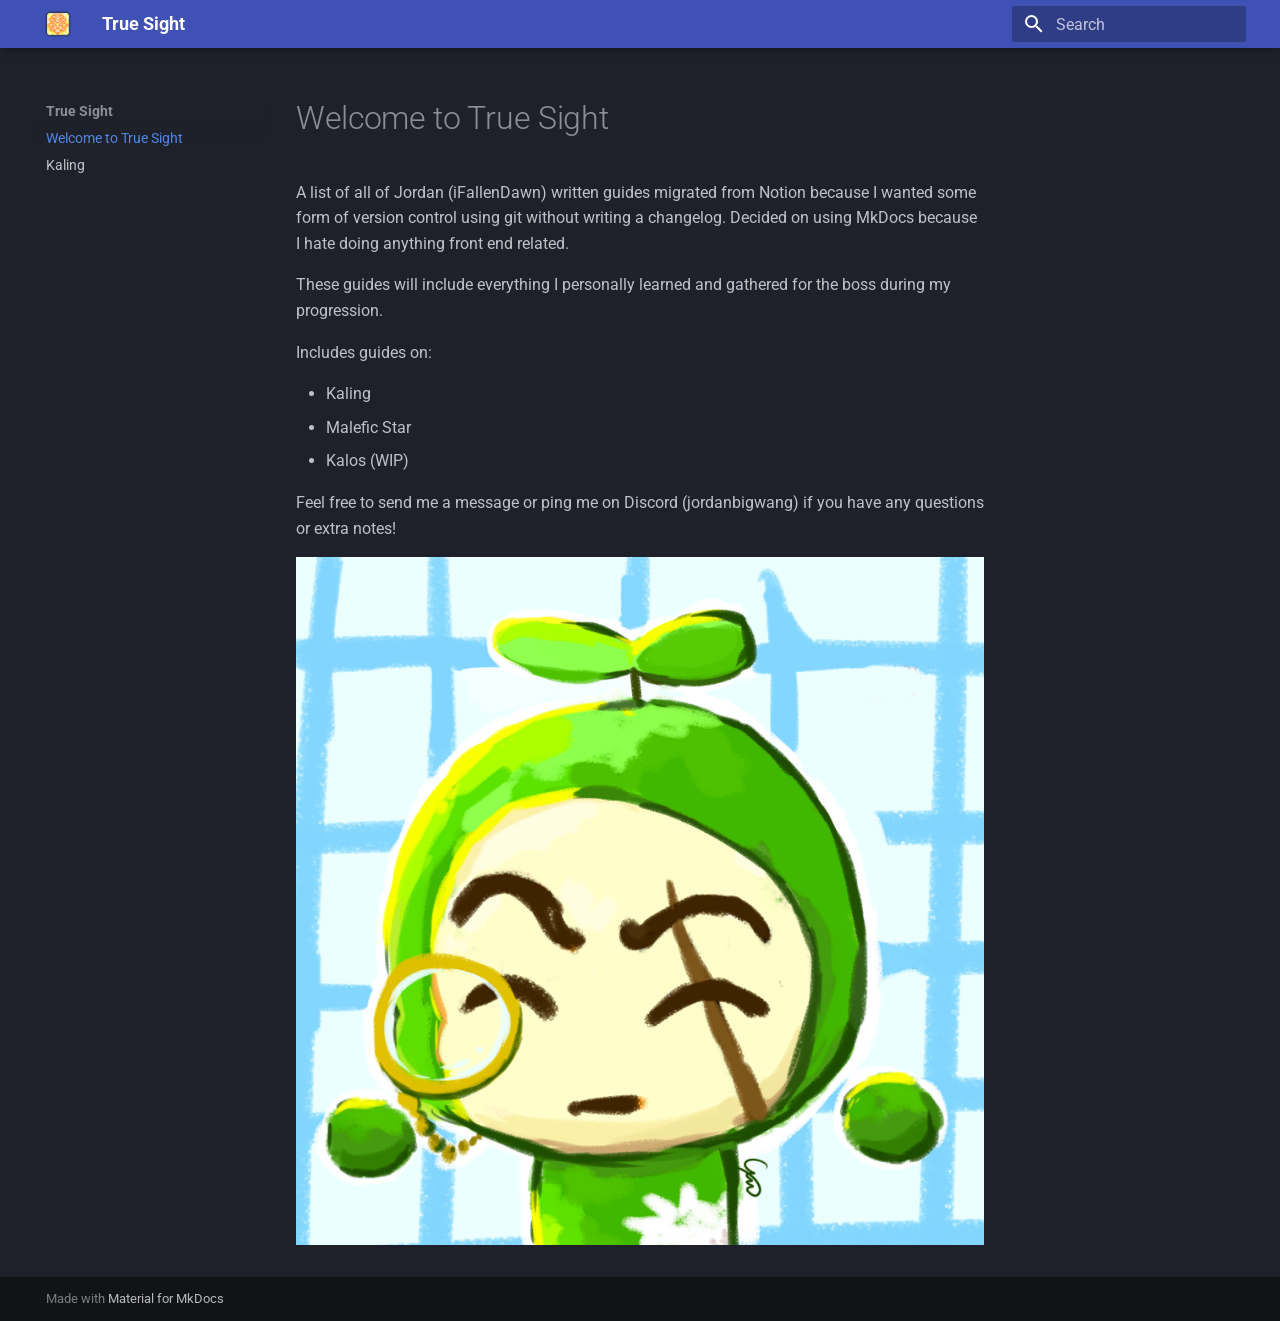
==== index.html @ 9b2137c5 "Deployed 2ce3e5a with MkDocs version: 1.6.1" ====
<!doctype html>
<html lang="en" class="no-js">
  <head>
    
      <meta charset="utf-8">
      <meta name="viewport" content="width=device-width,initial-scale=1">
      
      
      
      
      
        <link rel="next" href="kaling/">
      
      
        
      
      
      <link rel="icon" href="images/Skill_True_Sight.png">
      <meta name="generator" content="mkdocs-1.6.1, mkdocs-material-9.7.7">
    
    
      
        <title>True Sight</title>
      
    
    
      <link rel="stylesheet" href="assets/stylesheets/main.ec1eaa64.min.css">
      
        
        <link rel="stylesheet" href="assets/stylesheets/palette.ab4e12ef.min.css">
      
      


    
    
      
    
    
      
        
        
        <link rel="preconnect" href="https://fonts.gstatic.com" crossorigin>
        <link rel="stylesheet" href="https://fonts.googleapis.com/css?family=Roboto:300,300i,400,400i,700,700i%7CRoboto+Mono:400,400i,700,700i&display=fallback">
        <style>:root{--md-text-font:"Roboto";--md-code-font:"Roboto Mono"}</style>
      
    
    
      <link rel="stylesheet" href="stylesheets/extra.css">
    
    <script>__md_scope=new URL(".",location),__md_hash=e=>[...e].reduce(((e,_)=>(e<<5)-e+_.charCodeAt(0)),0),__md_get=(e,_=localStorage,t=__md_scope)=>JSON.parse(_.getItem(t.pathname+"."+e)),__md_set=(e,_,t=localStorage,a=__md_scope)=>{try{t.setItem(a.pathname+"."+e,JSON.stringify(_))}catch(e){}}</script>
    
      

    
    
  </head>
  
  
    
    
    
    
    
    <body dir="ltr" data-md-color-scheme="slate" data-md-color-primary="indigo" data-md-color-accent="indigo">
  
    
    <input class="md-toggle" data-md-toggle="drawer" type="checkbox" id="__drawer" autocomplete="off">
    <input class="md-toggle" data-md-toggle="search" type="checkbox" id="__search" autocomplete="off">
    <label class="md-overlay" for="__drawer"></label>
    <div data-md-component="skip">
      
        
        <a href="#welcome-to-true-sight" class="md-skip">
          Skip to content
        </a>
      
    </div>
    <div data-md-component="announce">
      
    </div>
    
    
      

  

<header class="md-header md-header--shadow" data-md-component="header">
  <nav class="md-header__inner md-grid" aria-label="Header">
    <a href="." title="True Sight" class="md-header__button md-logo" aria-label="True Sight" data-md-component="logo">
      
  <img src="images/Skill_True_Sight.png" alt="logo">

    </a>
    <label class="md-header__button md-icon" for="__drawer">
      
      <svg xmlns="http://www.w3.org/2000/svg" viewBox="0 0 24 24"><path d="M3 6h18v2H3zm0 5h18v2H3zm0 5h18v2H3z"/></svg>
    </label>
    <div class="md-header__title" data-md-component="header-title">
      <div class="md-header__ellipsis">
        <div class="md-header__topic">
          <span class="md-ellipsis">
            True Sight
          </span>
        </div>
        <div class="md-header__topic" data-md-component="header-topic">
          <span class="md-ellipsis">
            
              Welcome to True Sight
            
          </span>
        </div>
      </div>
    </div>
    
      
    
    
    
    
      
      
        <label class="md-header__button md-icon" for="__search">
          
          <svg xmlns="http://www.w3.org/2000/svg" viewBox="0 0 24 24"><path d="M9.5 3A6.5 6.5 0 0 1 16 9.5c0 1.61-.59 3.09-1.56 4.23l.27.27h.79l5 5-1.5 1.5-5-5v-.79l-.27-.27A6.52 6.52 0 0 1 9.5 16 6.5 6.5 0 0 1 3 9.5 6.5 6.5 0 0 1 9.5 3m0 2C7 5 5 7 5 9.5S7 14 9.5 14 14 12 14 9.5 12 5 9.5 5"/></svg>
        </label>
        <div class="md-search" data-md-component="search" role="dialog">
  <label class="md-search__overlay" for="__search"></label>
  <div class="md-search__inner" role="search">
    <form class="md-search__form" name="search">
      <input type="text" class="md-search__input" name="query" aria-label="Search" placeholder="Search" autocapitalize="off" autocorrect="off" autocomplete="off" spellcheck="false" data-md-component="search-query" required>
      <label class="md-search__icon md-icon" for="__search">
        
        <svg xmlns="http://www.w3.org/2000/svg" viewBox="0 0 24 24"><path d="M9.5 3A6.5 6.5 0 0 1 16 9.5c0 1.61-.59 3.09-1.56 4.23l.27.27h.79l5 5-1.5 1.5-5-5v-.79l-.27-.27A6.52 6.52 0 0 1 9.5 16 6.5 6.5 0 0 1 3 9.5 6.5 6.5 0 0 1 9.5 3m0 2C7 5 5 7 5 9.5S7 14 9.5 14 14 12 14 9.5 12 5 9.5 5"/></svg>
        
        <svg xmlns="http://www.w3.org/2000/svg" viewBox="0 0 24 24"><path d="M20 11v2H8l5.5 5.5-1.42 1.42L4.16 12l7.92-7.92L13.5 5.5 8 11z"/></svg>
      </label>
      <nav class="md-search__options" aria-label="Search">
        
        <button type="reset" class="md-search__icon md-icon" title="Clear" aria-label="Clear" tabindex="-1">
          
          <svg xmlns="http://www.w3.org/2000/svg" viewBox="0 0 24 24"><path d="M19 6.41 17.59 5 12 10.59 6.41 5 5 6.41 10.59 12 5 17.59 6.41 19 12 13.41 17.59 19 19 17.59 13.41 12z"/></svg>
        </button>
      </nav>
      
    </form>
    <div class="md-search__output">
      <div class="md-search__scrollwrap" tabindex="0" data-md-scrollfix>
        <div class="md-search-result" data-md-component="search-result">
          <div class="md-search-result__meta">
            Initializing search
          </div>
          <ol class="md-search-result__list" role="presentation"></ol>
        </div>
      </div>
    </div>
  </div>
</div>
      
    
    
  </nav>
  
</header>
    
    <div class="md-container" data-md-component="container">
      
      
        
          
        
      
      <main class="md-main" data-md-component="main">
        <div class="md-main__inner md-grid">
          
            
              
              <div class="md-sidebar md-sidebar--primary" data-md-component="sidebar" data-md-type="navigation" >
                <div class="md-sidebar__scrollwrap">
                  <div class="md-sidebar__inner">
                    



<nav class="md-nav md-nav--primary" aria-label="Navigation" data-md-level="0">
  <label class="md-nav__title" for="__drawer">
    <a href="." title="True Sight" class="md-nav__button md-logo" aria-label="True Sight" data-md-component="logo">
      
  <img src="images/Skill_True_Sight.png" alt="logo">

    </a>
    True Sight
  </label>
  
  <ul class="md-nav__list" data-md-scrollfix>
    
      
      
  
  
    
  
  
  
    <li class="md-nav__item md-nav__item--active">
      
      <input class="md-nav__toggle md-toggle" type="checkbox" id="__toc">
      
      
        
      
      
      <a href="." class="md-nav__link md-nav__link--active">
        
  
  
  <span class="md-ellipsis">
    
  
    Welcome to True Sight
  

    
  </span>
  
  

      </a>
      
    </li>
  

    
      
      
  
  
  
  
    <li class="md-nav__item">
      <a href="kaling/" class="md-nav__link">
        
  
  
  <span class="md-ellipsis">
    
  
    Kaling
  

    
  </span>
  
  

      </a>
    </li>
  

    
  </ul>
</nav>
                  </div>
                </div>
              </div>
            
            
              
              <div class="md-sidebar md-sidebar--secondary" data-md-component="sidebar" data-md-type="toc" >
                <div class="md-sidebar__scrollwrap">
                  <div class="md-sidebar__inner">
                    

<nav class="md-nav md-nav--secondary" aria-label="Table of contents">
  
  
  
    
  
  
</nav>
                  </div>
                </div>
              </div>
            
          
          
            <div class="md-content" data-md-component="content">
              
              <article class="md-content__inner md-typeset">
                
                  



<h1 id="welcome-to-true-sight">Welcome to True Sight</h1>
<p>A list of all of Jordan (iFallenDawn) written guides migrated from Notion because I wanted some form of version control using git without writing a changelog. Decided on using MkDocs because I hate doing anything front end related.</p>
<p>These guides will include everything I personally learned and gathered for the boss during my progression.</p>
<p>Includes guides on:</p>
<ul>
<li>Kaling</li>
<li>Malefic Star</li>
<li>Kalos (WIP)</li>
</ul>
<p>Feel free to send me a message or ping me on Discord (jordanbigwang) if you have any questions or extra notes!</p>
<p><img alt="image.png" src="images/Jordan.png" /></p>












                
              </article>
            </div>
          
          
<script>var target=document.getElementById(location.hash.slice(1));target&&target.name&&(target.checked=target.name.startsWith("__tabbed_"))</script>
        </div>
        
      </main>
      
        <footer class="md-footer">
  
  <div class="md-footer-meta md-typeset">
    <div class="md-footer-meta__inner md-grid">
      <div class="md-copyright">
  
  
    Made with
    <a href="https://squidfunk.github.io/mkdocs-material/" target="_blank" rel="noopener">
      Material for MkDocs
    </a>
  
</div>
      
    </div>
  </div>
</footer>
      
    </div>
    <div class="md-dialog" data-md-component="dialog">
      <div class="md-dialog__inner md-typeset"></div>
    </div>
    
    
    
      
      
      <script id="__config" type="application/json">{"annotate": null, "base": ".", "features": [], "search": "assets/javascripts/workers/search.2c215733.min.js", "tags": null, "translations": {"clipboard.copied": "Copied to clipboard", "clipboard.copy": "Copy to clipboard", "search.result.more.one": "1 more on this page", "search.result.more.other": "# more on this page", "search.result.none": "No matching documents", "search.result.one": "1 matching document", "search.result.other": "# matching documents", "search.result.placeholder": "Type to start searching", "search.result.term.missing": "Missing", "select.version": "Select version"}, "version": null}</script>
    
    
      <script src="assets/javascripts/bundle.d7400e89.min.js"></script>
      
    
  </body>
</html>
---- assets/stylesheets/main.ec1eaa64.min.css ----
@charset "UTF-8";html{-webkit-text-size-adjust:none;-moz-text-size-adjust:none;text-size-adjust:none;box-sizing:border-box}*,:after,:before{box-sizing:inherit}@media (prefers-reduced-motion){*,:after,:before{transition:none!important}}body{margin:0}a,button,input,label{-webkit-tap-highlight-color:transparent}a{color:inherit;text-decoration:none}hr{border:0;box-sizing:initial;display:block;height:.05rem;overflow:visible;padding:0}small{font-size:80%}sub,sup{line-height:1em}img{border-style:none}table{border-collapse:initial;border-spacing:0}td,th{font-weight:400;vertical-align:top}button{background:#0000;border:0;font-family:inherit;font-size:inherit;margin:0;padding:0}input{border:0;outline:none}:root{--md-primary-fg-color:#4051b5;--md-primary-fg-color--light:#5d6cc0;--md-primary-fg-color--dark:#303fa1;--md-primary-bg-color:#fff;--md-primary-bg-color--light:#ffffffb3;--md-accent-fg-color:#526cfe;--md-accent-fg-color--transparent:#526cfe1a;--md-accent-bg-color:#fff;--md-accent-bg-color--light:#ffffffb3}[data-md-color-scheme=default]{color-scheme:light}[data-md-color-scheme=default] img[src$="#gh-dark-mode-only"],[data-md-color-scheme=default] img[src$="#only-dark"]{display:none}:root,[data-md-color-scheme=default]{--md-hue:225deg;--md-default-fg-color:#000000de;--md-default-fg-color--light:#0000008a;--md-default-fg-color--lighter:#00000052;--md-default-fg-color--lightest:#00000012;--md-default-bg-color:#fff;--md-default-bg-color--light:#ffffffb3;--md-default-bg-color--lighter:#ffffff4d;--md-default-bg-color--lightest:#ffffff1f;--md-code-fg-color:#36464e;--md-code-bg-color:#f5f5f5;--md-code-bg-color--light:#f5f5f5b3;--md-code-bg-color--lighter:#f5f5f54d;--md-code-hl-color:#4287ff;--md-code-hl-color--light:#4287ff1a;--md-code-hl-number-color:#d52a2a;--md-code-hl-special-color:#db1457;--md-code-hl-function-color:#a846b9;--md-code-hl-constant-color:#6e59d9;--md-code-hl-keyword-color:#3f6ec6;--md-code-hl-string-color:#1c7d4d;--md-code-hl-name-color:var(--md-code-fg-color);--md-code-hl-operator-color:var(--md-default-fg-color--light);--md-code-hl-punctuation-color:var(--md-default-fg-color--light);--md-code-hl-comment-color:var(--md-default-fg-color--light);--md-code-hl-generic-color:var(--md-default-fg-color--light);--md-code-hl-variable-color:var(--md-default-fg-color--light);--md-typeset-color:var(--md-default-fg-color);--md-typeset-a-color:var(--md-primary-fg-color);--md-typeset-del-color:#f5503d26;--md-typeset-ins-color:#0bd57026;--md-typeset-kbd-color:#fafafa;--md-typeset-kbd-accent-color:#fff;--md-typeset-kbd-border-color:#b8b8b8;--md-typeset-mark-color:#ffff0080;--md-typeset-table-color:#0000001f;--md-typeset-table-color--light:rgba(0,0,0,.035);--md-admonition-fg-color:var(--md-default-fg-color);--md-admonition-bg-color:var(--md-default-bg-color);--md-warning-fg-color:#000000de;--md-warning-bg-color:#ff9;--md-footer-fg-color:#fff;--md-footer-fg-color--light:#ffffffb3;--md-footer-fg-color--lighter:#ffffff73;--md-footer-bg-color:#000000de;--md-footer-bg-color--dark:#00000052;--md-shadow-z1:0 0.2rem 0.5rem #0000000d,0 0 0.05rem #0000001a;--md-shadow-z2:0 0.2rem 0.5rem #0000001a,0 0 0.05rem #00000040;--md-shadow-z3:0 0.2rem 0.5rem #0003,0 0 0.05rem #00000059}.md-icon svg{fill:currentcolor;display:block;height:1.2rem;width:1.2rem}body{-webkit-font-smoothing:antialiased;-moz-osx-font-smoothing:grayscale;--md-text-font-family:var(--md-text-font,_),-apple-system,BlinkMacSystemFont,Helvetica,Arial,sans-serif;--md-code-font-family:var(--md-code-font,_),SFMono-Regular,Consolas,Menlo,monospace}aside,body,input{font-feature-settings:"kern","liga";color:var(--md-typeset-color);font-family:var(--md-text-font-family)}code,kbd,pre{font-feature-settings:"kern";font-family:var(--md-code-font-family)}:root{--md-typeset-table-sort-icon:url('data:image/svg+xml;charset=utf-8,<svg xmlns="http://www.w3.org/2000/svg" viewBox="0 0 24 24"><path d="m18 21-4-4h3V7h-3l4-4 4 4h-3v10h3M2 19v-2h10v2M2 13v-2h7v2M2 7V5h4v2z"/></svg>');--md-typeset-table-sort-icon--asc:url('data:image/svg+xml;charset=utf-8,<svg xmlns="http://www.w3.org/2000/svg" viewBox="0 0 24 24"><path d="M19 17h3l-4 4-4-4h3V3h2M2 17h10v2H2M6 5v2H2V5m0 6h7v2H2z"/></svg>');--md-typeset-table-sort-icon--desc:url('data:image/svg+xml;charset=utf-8,<svg xmlns="http://www.w3.org/2000/svg" viewBox="0 0 24 24"><path d="M19 7h3l-4-4-4 4h3v14h2M2 17h10v2H2M6 5v2H2V5m0 6h7v2H2z"/></svg>')}.md-typeset{-webkit-print-color-adjust:exact;color-adjust:exact;font-size:.8rem;line-height:1.6;overflow-wrap:break-word}@media print{.md-typeset{font-size:.68rem}}.md-typeset blockquote,.md-typeset dl,.md-typeset figure,.md-typeset ol,.md-typeset pre,.md-typeset ul{margin-bottom:1em;margin-top:1em}.md-typeset h1{color:var(--md-default-fg-color--light);font-size:2em;line-height:1.3;margin:0 0 1.25em}.md-typeset h1,.md-typeset h2{font-weight:300;letter-spacing:-.01em}.md-typeset h2{font-size:1.5625em;line-height:1.4;margin:1.6em 0 .64em}.md-typeset h3{font-size:1.25em;font-weight:400;letter-spacing:-.01em;line-height:1.5;margin:1.6em 0 .8em}.md-typeset h2+h3{margin-top:.8em}.md-typeset h4{font-weight:700;letter-spacing:-.01em;margin:1em 0}.md-typeset h5,.md-typeset h6{color:var(--md-default-fg-color--light);font-size:.8em;font-weight:700;letter-spacing:-.01em;margin:1.25em 0}.md-typeset h5{text-transform:uppercase}.md-typeset h5 code{text-transform:none}.md-typeset hr{border-bottom:.05rem solid var(--md-default-fg-color--lightest);display:flow-root;margin:1.5em 0}.md-typeset a{color:var(--md-typeset-a-color);word-break:break-word}.md-typeset a,.md-typeset a:before{transition:color 125ms}.md-typeset a:focus,.md-typeset a:hover{color:var(--md-accent-fg-color)}.md-typeset a:focus code,.md-typeset a:hover code{background-color:var(--md-accent-fg-color--transparent);color:var(--md-accent-fg-color)}.md-typeset a code{color:var(--md-typeset-a-color)}.md-typeset a.focus-visible{outline-color:var(--md-accent-fg-color);outline-offset:.2rem}.md-typeset code,.md-typeset kbd,.md-typeset pre{color:var(--md-code-fg-color);direction:ltr;font-variant-ligatures:none;transition:background-color 125ms}@media print{.md-typeset code,.md-typeset kbd,.md-typeset pre{white-space:pre-wrap}}.md-typeset code{background-color:var(--md-code-bg-color);border-radius:.1rem;-webkit-box-decoration-break:clone;box-decoration-break:clone;font-size:.85em;padding:0 .2941176471em;transition:color 125ms,background-color 125ms;word-break:break-word}.md-typeset code:not(.focus-visible){-webkit-tap-highlight-color:transparent;outline:none}.md-typeset pre{display:flow-root;line-height:1.4;position:relative}.md-typeset pre>code{-webkit-box-decoration-break:slice;box-decoration-break:slice;box-shadow:none;display:block;margin:0;outline-color:var(--md-accent-fg-color);overflow:auto;padding:.7720588235em 1.1764705882em;scrollbar-color:var(--md-default-fg-color--lighter) #0000;scrollbar-width:thin;touch-action:auto;word-break:normal}.md-typeset pre>code:hover{scrollbar-color:var(--md-accent-fg-color) #0000}.md-typeset pre>code::-webkit-scrollbar{height:.2rem;width:.2rem}.md-typeset pre>code::-webkit-scrollbar-thumb{background-color:var(--md-default-fg-color--lighter)}.md-typeset pre>code::-webkit-scrollbar-thumb:hover{background-color:var(--md-accent-fg-color)}.md-typeset kbd{background-color:var(--md-typeset-kbd-color);border-radius:.1rem;box-shadow:0 .1rem 0 .05rem var(--md-typeset-kbd-border-color),0 .1rem 0 var(--md-typeset-kbd-border-color),0 -.1rem .2rem var(--md-typeset-kbd-accent-color) inset;color:var(--md-default-fg-color);display:inline-block;font-size:.75em;padding:0 .6666666667em;vertical-align:text-top;word-break:break-word}.md-typeset mark{background-color:var(--md-typeset-mark-color);-webkit-box-decoration-break:clone;box-decoration-break:clone;color:inherit;word-break:break-word}.md-typeset abbr{cursor:help;text-decoration:none}.md-typeset [data-preview],.md-typeset abbr{border-bottom:.05rem dotted var(--md-default-fg-color--light)}.md-typeset small{opacity:.75}[dir=ltr] .md-typeset sub,[dir=ltr] .md-typeset sup{margin-left:.078125em}[dir=rtl] .md-typeset sub,[dir=rtl] .md-typeset sup{margin-right:.078125em}[dir=ltr] .md-typeset blockquote{padding-left:.6rem}[dir=rtl] .md-typeset blockquote{padding-right:.6rem}[dir=ltr] .md-typeset blockquote{border-left:.2rem solid var(--md-default-fg-color--lighter)}[dir=rtl] .md-typeset blockquote{border-right:.2rem solid var(--md-default-fg-color--lighter)}.md-typeset blockquote{color:var(--md-default-fg-color--light);margin-left:0;margin-right:0}.md-typeset ul{list-style-type:disc}.md-typeset ul[type]{list-style-type:revert-layer}[dir=ltr] .md-typeset ol,[dir=ltr] .md-typeset ul{margin-left:.625em}[dir=rtl] .md-typeset ol,[dir=rtl] .md-typeset ul{margin-right:.625em}.md-typeset ol,.md-typeset ul{padding:0}.md-typeset ol:not([hidden]),.md-typeset ul:not([hidden]){display:flow-root}.md-typeset ol ol,.md-typeset ul ol{list-style-type:lower-alpha}.md-typeset ol ol ol,.md-typeset ul ol ol{list-style-type:lower-roman}.md-typeset ol ol ol ol,.md-typeset ul ol ol ol{list-style-type:upper-alpha}.md-typeset ol ol ol ol ol,.md-typeset ul ol ol ol ol{list-style-type:upper-roman}.md-typeset ol[type],.md-typeset ul[type]{list-style-type:revert-layer}[dir=ltr] .md-typeset ol li,[dir=ltr] .md-typeset ul li{margin-left:1.25em}[dir=rtl] .md-typeset ol li,[dir=rtl] .md-typeset ul li{margin-right:1.25em}.md-typeset ol li,.md-typeset ul li{margin-bottom:.5em}.md-typeset ol li blockquote,.md-typeset ol li p,.md-typeset ul li blockquote,.md-typeset ul li p{margin:.5em 0}.md-typeset ol li:last-child,.md-typeset ul li:last-child{margin-bottom:0}[dir=ltr] .md-typeset ol li ol,[dir=ltr] .md-typeset ol li ul,[dir=ltr] .md-typeset ul li ol,[dir=ltr] .md-typeset ul li ul{margin-left:.625em}[dir=rtl] .md-typeset ol li ol,[dir=rtl] .md-typeset ol li ul,[dir=rtl] .md-typeset ul li ol,[dir=rtl] .md-typeset ul li ul{margin-right:.625em}.md-typeset ol li ol,.md-typeset ol li ul,.md-typeset ul li ol,.md-typeset ul li ul{margin-bottom:.5em;margin-top:.5em}[dir=ltr] .md-typeset dd{margin-left:1.875em}[dir=rtl] .md-typeset dd{margin-right:1.875em}.md-typeset dd{margin-bottom:1.5em;margin-top:1em}.md-typeset img,.md-typeset svg,.md-typeset video{height:auto;max-width:100%}.md-typeset img[align=left]{margin:1em 1em 1em 0}.md-typeset img[align=right]{margin:1em 0 1em 1em}.md-typeset img[align]:only-child{margin-top:0}.md-typeset figure{display:flow-root;margin:1em auto;max-width:100%;text-align:center;width:fit-content}.md-typeset figure img{display:block;margin:0 auto}.md-typeset figcaption{font-style:italic;margin:1em auto;max-width:24rem}.md-typeset iframe{max-width:100%}.md-typeset table:not([class]){background-color:var(--md-default-bg-color);border:.05rem solid var(--md-typeset-table-color);border-radius:.1rem;display:inline-block;font-size:.64rem;max-width:100%;overflow:auto;touch-action:auto}@media print{.md-typeset table:not([class]){display:table}}.md-typeset table:not([class])+*{margin-top:1.5em}.md-typeset table:not([class]) td>:first-child,.md-typeset table:not([class]) th>:first-child{margin-top:0}.md-typeset table:not([class]) td>:last-child,.md-typeset table:not([class]) th>:last-child{margin-bottom:0}.md-typeset table:not([class]) td:not([align]),.md-typeset table:not([class]) th:not([align]){text-align:left}[dir=rtl] .md-typeset table:not([class]) td:not([align]),[dir=rtl] .md-typeset table:not([class]) th:not([align]){text-align:right}.md-typeset table:not([class]) th{font-weight:700;min-width:5rem;padding:.9375em 1.25em;vertical-align:top}.md-typeset table:not([class]) td{border-top:.05rem solid var(--md-typeset-table-color);padding:.9375em 1.25em;vertical-align:top}.md-typeset table:not([class]) tbody tr{transition:background-color 125ms}.md-typeset table:not([class]) tbody tr:hover{background-color:var(--md-typeset-table-color--light);box-shadow:0 .05rem 0 var(--md-default-bg-color) inset}.md-typeset table:not([class]) a{word-break:normal}.md-typeset table th[role=columnheader]{cursor:pointer}[dir=ltr] .md-typeset table th[role=columnheader]:after{margin-left:.5em}[dir=rtl] .md-typeset table th[role=columnheader]:after{margin-right:.5em}.md-typeset table th[role=columnheader]:after{content:"";display:inline-block;height:1.2em;-webkit-mask-image:var(--md-typeset-table-sort-icon);mask-image:var(--md-typeset-table-sort-icon);-webkit-mask-repeat:no-repeat;mask-repeat:no-repeat;-webkit-mask-size:contain;mask-size:contain;transition:background-color 125ms;vertical-align:text-bottom;width:1.2em}.md-typeset table th[role=columnheader]:hover:after{background-color:var(--md-default-fg-color--lighter)}.md-typeset table th[role=columnheader][aria-sort=ascending]:after{background-color:var(--md-default-fg-color--light);-webkit-mask-image:var(--md-typeset-table-sort-icon--asc);mask-image:var(--md-typeset-table-sort-icon--asc)}.md-typeset table th[role=columnheader][aria-sort=descending]:after{background-color:var(--md-default-fg-color--light);-webkit-mask-image:var(--md-typeset-table-sort-icon--desc);mask-image:var(--md-typeset-table-sort-icon--desc)}.md-typeset__scrollwrap{margin:1em -.8rem;overflow-x:auto;touch-action:auto}.md-typeset__table{display:inline-block;margin-bottom:.5em;padding:0 .8rem}@media print{.md-typeset__table{display:block}}html .md-typeset__table table{display:table;margin:0;overflow:hidden;width:100%}@media screen and (max-width:44.984375em){.md-content__inner>pre{margin:1em -.8rem}.md-content__inner>pre code{border-radius:0}}.md-typeset .md-author{border-radius:100%;display:block;flex-shrink:0;height:1.6rem;overflow:hidden;position:relative;transition:color 125ms,transform 125ms;width:1.6rem}.md-typeset .md-author img{display:block}.md-typeset .md-author--more{background:var(--md-default-fg-color--lightest);color:var(--md-default-fg-color--lighter);font-size:.6rem;font-weight:700;line-height:1.6rem;text-align:center}.md-typeset .md-author--long{height:2.4rem;width:2.4rem}.md-typeset a.md-author{transform:scale(1)}.md-typeset a.md-author img{border-radius:100%;filter:grayscale(100%) opacity(75%);transition:filter 125ms}.md-typeset a.md-author:focus,.md-typeset a.md-author:hover{transform:scale(1.1);z-index:1}.md-typeset a.md-author:focus img,.md-typeset a.md-author:hover img{filter:grayscale(0)}.md-banner{background-color:var(--md-footer-bg-color);color:var(--md-footer-fg-color);overflow:auto}@media print{.md-banner{display:none}}.md-banner--warning{background-color:var(--md-warning-bg-color);color:var(--md-warning-fg-color)}.md-banner__inner{font-size:.7rem;margin:.6rem auto;padding:0 .8rem}[dir=ltr] .md-banner__button{float:right}[dir=rtl] .md-banner__button{float:left}.md-banner__button{color:inherit;cursor:pointer;transition:opacity .25s}.no-js .md-banner__button{display:none}.md-banner__button:hover{opacity:.7}html{font-size:125%;height:100%;overflow-x:hidden}@media screen and (min-width:100em){html{font-size:137.5%}}@media screen and (min-width:125em){html{font-size:150%}}body{background-color:var(--md-default-bg-color);display:flex;flex-direction:column;font-size:.5rem;min-height:100%;position:relative;width:100%}@media print{body{display:block}}@media screen and (max-width:59.984375em){body[data-md-scrolllock]{position:fixed}}.md-grid{margin-left:auto;margin-right:auto;max-width:61rem}.md-container{display:flex;flex-direction:column;flex-grow:1}@media print{.md-container{display:block}}.md-main{flex-grow:1}.md-main__inner{display:flex;height:100%;margin-top:1.5rem}.md-ellipsis{overflow:hidden;text-overflow:ellipsis}.md-toggle{display:none}.md-option{height:0;opacity:0;position:absolute;width:0}.md-option:checked+label:not([hidden]){display:block}.md-option.focus-visible+label{outline-color:var(--md-accent-fg-color);outline-style:auto}.md-skip{background-color:var(--md-default-fg-color);border-radius:.1rem;color:var(--md-default-bg-color);font-size:.64rem;margin:.5rem;opacity:0;outline-color:var(--md-accent-fg-color);padding:.3rem .5rem;position:fixed;transform:translateY(.4rem);z-index:-1}.md-skip:focus{opacity:1;transform:translateY(0);transition:transform .25s cubic-bezier(.4,0,.2,1),opacity 175ms 75ms;z-index:10}@page{margin:25mm}:root{--md-clipboard-icon:url('data:image/svg+xml;charset=utf-8,<svg xmlns="http://www.w3.org/2000/svg" viewBox="0 0 24 24"><path d="M19 21H8V7h11m0-2H8a2 2 0 0 0-2 2v14a2 2 0 0 0 2 2h11a2 2 0 0 0 2-2V7a2 2 0 0 0-2-2m-3-4H4a2 2 0 0 0-2 2v14h2V3h12z"/></svg>')}.md-clipboard{border-radius:.1rem;color:var(--md-default-fg-color--lightest);cursor:pointer;height:1.5em;outline-color:var(--md-accent-fg-color);outline-offset:.1rem;transition:color .25s;width:1.5em;z-index:1}@media print{.md-clipboard{display:none}}.md-clipboard:not(.focus-visible){-webkit-tap-highlight-color:transparent;outline:none}:hover>.md-clipboard{color:var(--md-default-fg-color--light)}.md-clipboard:focus,.md-clipboard:hover{color:var(--md-accent-fg-color)}.md-clipboard:after{background-color:currentcolor;content:"";display:block;height:1.125em;margin:0 auto;-webkit-mask-image:var(--md-clipboard-icon);mask-image:var(--md-clipboard-icon);-webkit-mask-position:center;mask-position:center;-webkit-mask-repeat:no-repeat;mask-repeat:no-repeat;-webkit-mask-size:contain;mask-size:contain;width:1.125em}.md-clipboard--inline{cursor:pointer}.md-clipboard--inline code{transition:color .25s,background-color .25s}.md-clipboard--inline:focus code,.md-clipboard--inline:hover code{background-color:var(--md-accent-fg-color--transparent);color:var(--md-accent-fg-color)}:root{--md-code-select-icon:url('data:image/svg+xml;charset=utf-8,<svg xmlns="http://www.w3.org/2000/svg" viewBox="0 0 24 24"><path d="M19 19h-4v2h4c1.1 0 2-.9 2-2v-4h-2m0-12h-4v2h4v4h2V5c0-1.1-.9-2-2-2M5 5h4V3H5c-1.1 0-2 .9-2 2v4h2m0 6H3v4c0 1.1.9 2 2 2h4v-2H5zm2-4h2v2H7zm4 0h2v2h-2zm4 0h2v2h-2zM7 7h2v2H7zm4 0h2v2h-2zm4 0h2v2h-2zm-8 8h2v2H7zm4 0h2v2h-2zm4 0h2v2h-2z"/></svg>');--md-code-copy-icon:url('data:image/svg+xml;charset=utf-8,<svg xmlns="http://www.w3.org/2000/svg" viewBox="0 0 24 24"><path d="M19 21H8V7h11m0-2H8a2 2 0 0 0-2 2v14a2 2 0 0 0 2 2h11a2 2 0 0 0 2-2V7a2 2 0 0 0-2-2m-3-4H4a2 2 0 0 0-2 2v14h2V3h12z"/></svg>')}.md-typeset .md-code__content{display:grid}.md-code__nav{background-color:var(--md-code-bg-color--lighter);border-radius:.1rem;display:flex;gap:.2rem;padding:.2rem;position:absolute;right:.25em;top:.25em;transition:background-color .25s;z-index:1}:hover>.md-code__nav{background-color:var(--md-code-bg-color--light)}.md-code__button{color:var(--md-default-fg-color--lightest);cursor:pointer;display:block;height:1.5em;outline-color:var(--md-accent-fg-color);outline-offset:.1rem;transition:color .25s;width:1.5em}:hover>*>.md-code__button{color:var(--md-default-fg-color--light)}.md-code__button.focus-visible,.md-code__button:hover{color:var(--md-accent-fg-color)}.md-code__button--active{color:var(--md-default-fg-color)!important}.md-code__button:after{background-color:currentcolor;content:"";display:block;height:1.125em;margin:0 auto;-webkit-mask-position:center;mask-position:center;-webkit-mask-repeat:no-repeat;mask-repeat:no-repeat;-webkit-mask-size:contain;mask-size:contain;width:1.125em}.md-code__button[data-md-type=select]:after{-webkit-mask-image:var(--md-code-select-icon);mask-image:var(--md-code-select-icon)}.md-code__button[data-md-type=copy]:after{-webkit-mask-image:var(--md-code-copy-icon);mask-image:var(--md-code-copy-icon)}@keyframes consent{0%{opacity:0;transform:translateY(100%)}to{opacity:1;transform:translateY(0)}}@keyframes overlay{0%{opacity:0}to{opacity:1}}.md-consent__overlay{animation:overlay .25s both;-webkit-backdrop-filter:blur(.1rem);backdrop-filter:blur(.1rem);background-color:#0000008a;height:100%;opacity:1;position:fixed;top:0;width:100%;z-index:5}.md-consent__inner{animation:consent .5s cubic-bezier(.1,.7,.1,1) both;background-color:var(--md-default-bg-color);border:0;border-radius:.1rem;bottom:0;box-shadow:0 0 .2rem #0000001a,0 .2rem .4rem #0003;max-height:100%;overflow:auto;padding:0;position:fixed;width:100%;z-index:5}.md-consent__form{padding:.8rem}.md-consent__settings{display:none;margin:1em 0}input:checked+.md-consent__settings{display:block}.md-consent__controls{margin-bottom:.8rem}.md-typeset .md-consent__controls .md-button{display:inline}@media screen and (max-width:44.984375em){.md-typeset .md-consent__controls .md-button{display:block;margin-top:.4rem;text-align:center;width:100%}}.md-consent label{cursor:pointer}.md-content{flex-grow:1;min-width:0}.md-content__inner{margin:0 .8rem 1.2rem;padding-top:.6rem}@media screen and (min-width:76.25em){[dir=ltr] .md-sidebar--primary:not([hidden])~.md-content>.md-content__inner{margin-left:1.2rem}[dir=ltr] .md-sidebar--secondary:not([hidden])~.md-content>.md-content__inner,[dir=rtl] .md-sidebar--primary:not([hidden])~.md-content>.md-content__inner{margin-right:1.2rem}[dir=rtl] .md-sidebar--secondary:not([hidden])~.md-content>.md-content__inner{margin-left:1.2rem}}.md-content__inner:before{content:"";display:block;height:.4rem}.md-content__inner>:last-child{margin-bottom:0}[dir=ltr] .md-content__button{float:right}[dir=rtl] .md-content__button{float:left}[dir=ltr] .md-content__button{margin-left:.4rem}[dir=rtl] .md-content__button{margin-right:.4rem}.md-content__button{margin:.4rem 0;padding:0}@media print{.md-content__button{display:none}}.md-typeset .md-content__button{color:var(--md-default-fg-color--lighter)}.md-content__button svg{display:inline;vertical-align:top}[dir=rtl] .md-content__button svg{transform:scaleX(-1)}[dir=ltr] .md-dialog{right:.8rem}[dir=rtl] .md-dialog{left:.8rem}.md-dialog{background-color:var(--md-default-fg-color);border-radius:.1rem;bottom:.8rem;box-shadow:var(--md-shadow-z3);min-width:11.1rem;opacity:0;padding:.4rem .6rem;pointer-events:none;position:fixed;transform:translateY(100%);transition:transform 0ms .4s,opacity .4s;z-index:4}@media print{.md-dialog{display:none}}.md-dialog--active{opacity:1;pointer-events:auto;transform:translateY(0);transition:transform .4s cubic-bezier(.075,.85,.175,1),opacity .4s}.md-dialog__inner{color:var(--md-default-bg-color);font-size:.7rem}.md-feedback{margin:2em 0 1em;text-align:center}.md-feedback fieldset{border:none;margin:0;padding:0}.md-feedback__title{font-weight:700;margin:1em auto}.md-feedback__inner{position:relative}.md-feedback__list{display:flex;flex-wrap:wrap;place-content:baseline center;position:relative}.md-feedback__list:hover .md-icon:not(:disabled){color:var(--md-default-fg-color--lighter)}:disabled .md-feedback__list{min-height:1.8rem}.md-feedback__icon{color:var(--md-default-fg-color--light);cursor:pointer;flex-shrink:0;margin:0 .1rem;transition:color 125ms}.md-feedback__icon:not(:disabled).md-icon:hover{color:var(--md-accent-fg-color)}.md-feedback__icon:disabled{color:var(--md-default-fg-color--lightest);pointer-events:none}.md-feedback__note{opacity:0;position:relative;transform:translateY(.4rem);transition:transform .4s cubic-bezier(.1,.7,.1,1),opacity .15s}.md-feedback__note>*{margin:0 auto;max-width:16rem}:disabled .md-feedback__note{opacity:1;transform:translateY(0)}@media print{.md-feedback{display:none}}.md-footer{background-color:var(--md-footer-bg-color);color:var(--md-footer-fg-color)}@media print{.md-footer{display:none}}.md-footer__inner{justify-content:space-between;overflow:auto;padding:.2rem}.md-footer__inner:not([hidden]){display:flex}.md-footer__link{align-items:end;display:flex;flex-grow:0.01;margin-bottom:.4rem;margin-top:1rem;max-width:100%;outline-color:var(--md-accent-fg-color);overflow:hidden;transition:opacity .25s}.md-footer__link:focus,.md-footer__link:hover{opacity:.7}[dir=rtl] .md-footer__link svg{transform:scaleX(-1)}@media screen and (max-width:44.984375em){.md-footer__link--prev{flex-shrink:0}.md-footer__link--prev .md-footer__title{display:none}}[dir=ltr] .md-footer__link--next{margin-left:auto}[dir=rtl] .md-footer__link--next{margin-right:auto}.md-footer__link--next{text-align:right}[dir=rtl] .md-footer__link--next{text-align:left}.md-footer__title{flex-grow:1;font-size:.9rem;margin-bottom:.7rem;max-width:calc(100% - 2.4rem);padding:0 1rem;white-space:nowrap}.md-footer__button{margin:.2rem;padding:.4rem}.md-footer__direction{font-size:.64rem;opacity:.7}.md-footer-meta{background-color:var(--md-footer-bg-color--dark)}.md-footer-meta__inner{display:flex;flex-wrap:wrap;justify-content:space-between;padding:.2rem}html .md-footer-meta.md-typeset a{color:var(--md-footer-fg-color--light)}html .md-footer-meta.md-typeset a:focus,html .md-footer-meta.md-typeset a:hover{color:var(--md-footer-fg-color)}.md-copyright{color:var(--md-footer-fg-color--lighter);font-size:.64rem;margin:auto .6rem;padding:.4rem 0;width:100%}@media screen and (min-width:45em){.md-copyright{width:auto}}.md-copyright__highlight{color:var(--md-footer-fg-color--light)}.md-social{display:inline-flex;gap:.2rem;margin:0 .4rem;padding:.2rem 0 .6rem}@media screen and (min-width:45em){.md-social{padding:.6rem 0}}.md-social__link{display:inline-block;height:1.6rem;text-align:center;width:1.6rem}.md-social__link:before{line-height:1.9}.md-social__link svg{fill:currentcolor;max-height:.8rem;vertical-align:-25%}.md-typeset .md-button{border:.1rem solid;border-radius:.1rem;color:var(--md-primary-fg-color);cursor:pointer;display:inline-block;font-weight:700;padding:.625em 2em;transition:color 125ms,background-color 125ms,border-color 125ms}.md-typeset .md-button--primary{background-color:var(--md-primary-fg-color);border-color:var(--md-primary-fg-color);color:var(--md-primary-bg-color)}.md-typeset .md-button:focus,.md-typeset .md-button:hover{background-color:var(--md-accent-fg-color);border-color:var(--md-accent-fg-color);color:var(--md-accent-bg-color)}[dir=ltr] .md-typeset .md-input{border-top-left-radius:.1rem}[dir=ltr] .md-typeset .md-input,[dir=rtl] .md-typeset .md-input{border-top-right-radius:.1rem}[dir=rtl] .md-typeset .md-input{border-top-left-radius:.1rem}.md-typeset .md-input{border-bottom:.1rem solid var(--md-default-fg-color--lighter);box-shadow:var(--md-shadow-z1);font-size:.8rem;height:1.8rem;padding:0 .6rem;transition:border .25s,box-shadow .25s}.md-typeset .md-input:focus,.md-typeset .md-input:hover{border-bottom-color:var(--md-accent-fg-color);box-shadow:var(--md-shadow-z2)}.md-typeset .md-input--stretch{width:100%}.md-header{background-color:var(--md-primary-fg-color);box-shadow:0 0 .2rem #0000,0 .2rem .4rem #0000;color:var(--md-primary-bg-color);display:block;left:0;position:sticky;right:0;top:0;z-index:4}@media print{.md-header{display:none}}.md-header[hidden]{transform:translateY(-100%);transition:transform .25s cubic-bezier(.8,0,.6,1),box-shadow .25s}.md-header--shadow{box-shadow:0 0 .2rem #0000001a,0 .2rem .4rem #0003;transition:transform .25s cubic-bezier(.1,.7,.1,1),box-shadow .25s}.md-header__inner{align-items:center;display:flex;padding:0 .2rem}.md-header__button{color:currentcolor;cursor:pointer;margin:.2rem;outline-color:var(--md-accent-fg-color);padding:.4rem;position:relative;transition:opacity .25s;vertical-align:middle;z-index:1}.md-header__button:hover{opacity:.7}.md-header__button:not([hidden]){display:inline-block}.md-header__button:not(.focus-visible){-webkit-tap-highlight-color:transparent;outline:none}.md-header__button.md-logo{margin:.2rem;padding:.4rem}@media screen and (max-width:76.234375em){.md-header__button.md-logo{display:none}}.md-header__button.md-logo img,.md-header__button.md-logo svg{fill:currentcolor;display:block;height:1.2rem;width:auto}@media screen and (min-width:60em){.md-header__button[for=__search]{display:none}}.no-js .md-header__button[for=__search]{display:none}[dir=rtl] .md-header__button[for=__search] svg{transform:scaleX(-1)}@media screen and (min-width:76.25em){.md-header__button[for=__drawer]{display:none}}.md-header__topic{display:flex;max-width:100%;position:absolute;transition:transform .4s cubic-bezier(.1,.7,.1,1),opacity .15s;white-space:nowrap}.md-header__topic+.md-header__topic{opacity:0;pointer-events:none;transform:translateX(1.25rem);transition:transform .4s cubic-bezier(1,.7,.1,.1),opacity .15s;z-index:-1}[dir=rtl] .md-header__topic+.md-header__topic{transform:translateX(-1.25rem)}.md-header__topic:first-child{font-weight:700}[dir=ltr] .md-header__title{margin-left:1rem;margin-right:.4rem}[dir=rtl] .md-header__title{margin-left:.4rem;margin-right:1rem}.md-header__title{flex-grow:1;font-size:.9rem;height:2.4rem;line-height:2.4rem}.md-header__title--active .md-header__topic{opacity:0;pointer-events:none;transform:translateX(-1.25rem);transition:transform .4s cubic-bezier(1,.7,.1,.1),opacity .15s;z-index:-1}[dir=rtl] .md-header__title--active .md-header__topic{transform:translateX(1.25rem)}.md-header__title--active .md-header__topic+.md-header__topic{opacity:1;pointer-events:auto;transform:translateX(0);transition:transform .4s cubic-bezier(.1,.7,.1,1),opacity .15s;z-index:0}.md-header__title>.md-header__ellipsis{height:100%;position:relative;width:100%}.md-header__option{display:flex;flex-shrink:0;max-width:100%;transition:max-width 0ms .25s,opacity .25s .25s;white-space:nowrap}[data-md-toggle=search]:checked~.md-header .md-header__option{max-width:0;opacity:0;transition:max-width 0ms,opacity 0ms}.md-header__option>input{bottom:0}.md-header__source{display:none}@media screen and (min-width:60em){[dir=ltr] .md-header__source{margin-left:1rem}[dir=rtl] .md-header__source{margin-right:1rem}.md-header__source{display:block;max-width:11.7rem;width:11.7rem}}@media screen and (min-width:76.25em){[dir=ltr] .md-header__source{margin-left:1.4rem}[dir=rtl] .md-header__source{margin-right:1.4rem}}.md-meta{color:var(--md-default-fg-color--light);font-size:.7rem;line-height:1.3}.md-meta__list{display:inline-flex;flex-wrap:wrap;list-style:none;margin:0;padding:0}.md-meta__item:not(:last-child):after{content:"·";margin-left:.2rem;margin-right:.2rem}.md-meta__link{color:var(--md-typeset-a-color)}.md-meta__link:focus,.md-meta__link:hover{color:var(--md-accent-fg-color)}.md-draft{background-color:#ff1744;border-radius:.125em;color:#fff;display:inline-block;font-weight:700;padding-left:.5714285714em;padding-right:.5714285714em}:root{--md-nav-icon--prev:url('data:image/svg+xml;charset=utf-8,<svg xmlns="http://www.w3.org/2000/svg" viewBox="0 0 24 24"><path d="M20 11v2H8l5.5 5.5-1.42 1.42L4.16 12l7.92-7.92L13.5 5.5 8 11z"/></svg>');--md-nav-icon--next:url('data:image/svg+xml;charset=utf-8,<svg xmlns="http://www.w3.org/2000/svg" viewBox="0 0 24 24"><path d="M8.59 16.58 13.17 12 8.59 7.41 10 6l6 6-6 6z"/></svg>');--md-toc-icon:url('data:image/svg+xml;charset=utf-8,<svg xmlns="http://www.w3.org/2000/svg" viewBox="0 0 24 24"><path d="M3 9h14V7H3zm0 4h14v-2H3zm0 4h14v-2H3zm16 0h2v-2h-2zm0-10v2h2V7zm0 6h2v-2h-2z"/></svg>')}.md-nav{font-size:.7rem;line-height:1.3}.md-nav__title{color:var(--md-default-fg-color--light);display:block;font-weight:700;overflow:hidden;padding:0 .6rem;text-overflow:ellipsis}.md-nav__title .md-nav__button{display:none}.md-nav__title .md-nav__button img{height:100%;width:auto}.md-nav__title .md-nav__button.md-logo img,.md-nav__title .md-nav__button.md-logo svg{fill:currentcolor;display:block;height:2.4rem;max-width:100%;object-fit:contain;width:auto}.md-nav__list{list-style:none;margin:0;padding:0}.md-nav__link{align-items:flex-start;display:flex;gap:.4rem;margin-top:.625em;scroll-snap-align:start;transition:color 125ms}.md-nav__link--passed,.md-nav__link--passed code{color:var(--md-default-fg-color--light)}.md-nav__item .md-nav__link--active,.md-nav__item .md-nav__link--active code{color:var(--md-typeset-a-color)}.md-nav__link .md-ellipsis{position:relative}.md-nav__link .md-ellipsis code{word-break:normal}[dir=ltr] .md-nav__link .md-icon:last-child{margin-left:auto}[dir=rtl] .md-nav__link .md-icon:last-child{margin-right:auto}.md-nav__link .md-typeset{font-size:.7rem;line-height:1.3}.md-nav__link svg{fill:currentcolor;flex-shrink:0;height:1.3em;position:relative}.md-nav__link[for]:focus,.md-nav__link[for]:hover,.md-nav__link[href]:focus,.md-nav__link[href]:hover{color:var(--md-accent-fg-color);cursor:pointer}.md-nav__link[for]:focus code,.md-nav__link[for]:hover code,.md-nav__link[href]:focus code,.md-nav__link[href]:hover code{background-color:var(--md-accent-fg-color--transparent);color:var(--md-accent-fg-color)}.md-nav__link.focus-visible{outline-color:var(--md-accent-fg-color);outline-offset:.2rem}.md-nav--primary .md-nav__link[for=__toc]{display:none}.md-nav--primary .md-nav__link[for=__toc] .md-icon:after{background-color:currentcolor;display:block;height:100%;-webkit-mask-image:var(--md-toc-icon);mask-image:var(--md-toc-icon);width:100%}.md-nav--primary .md-nav__link[for=__toc]~.md-nav{display:none}.md-nav__container>.md-nav__link{margin-top:0}.md-nav__container>.md-nav__link:first-child{flex-grow:1;min-width:0}.md-nav__icon{flex-shrink:0}.md-nav__source{display:none}@media screen and (max-width:76.234375em){.md-nav--primary,.md-nav--primary .md-nav{background-color:var(--md-default-bg-color);display:flex;flex-direction:column;height:100%;left:0;position:absolute;right:0;top:0;z-index:1}.md-nav--primary .md-nav__item,.md-nav--primary .md-nav__title{font-size:.8rem;line-height:1.5}.md-nav--primary .md-nav__title{background-color:var(--md-default-fg-color--lightest);color:var(--md-default-fg-color--light);cursor:pointer;height:5.6rem;line-height:2.4rem;padding:3rem .8rem .2rem;position:relative;white-space:nowrap}[dir=ltr] .md-nav--primary .md-nav__title .md-nav__icon{left:.4rem}[dir=rtl] .md-nav--primary .md-nav__title .md-nav__icon{right:.4rem}.md-nav--primary .md-nav__title .md-nav__icon{display:block;height:1.2rem;margin:.2rem;position:absolute;top:.4rem;width:1.2rem}.md-nav--primary .md-nav__title .md-nav__icon:after{background-color:currentcolor;content:"";display:block;height:100%;-webkit-mask-image:var(--md-nav-icon--prev);mask-image:var(--md-nav-icon--prev);-webkit-mask-position:center;mask-position:center;-webkit-mask-repeat:no-repeat;mask-repeat:no-repeat;-webkit-mask-size:contain;mask-size:contain;width:100%}.md-nav--primary .md-nav__title~.md-nav__list{background-color:var(--md-default-bg-color);box-shadow:0 .05rem 0 var(--md-default-fg-color--lightest) inset;overflow-y:auto;scroll-snap-type:y mandatory;touch-action:pan-y}.md-nav--primary .md-nav__title~.md-nav__list>:first-child{border-top:0}.md-nav--primary .md-nav__title[for=__drawer]{background-color:var(--md-primary-fg-color);color:var(--md-primary-bg-color);font-weight:700}.md-nav--primary .md-nav__title .md-logo{display:block;left:.2rem;margin:.2rem;padding:.4rem;position:absolute;right:.2rem;top:.2rem}.md-nav--primary .md-nav__list{flex:1}.md-nav--primary .md-nav__item{border-top:.05rem solid var(--md-default-fg-color--lightest)}.md-nav--primary .md-nav__item--active>.md-nav__link{color:var(--md-typeset-a-color)}.md-nav--primary .md-nav__item--active>.md-nav__link:focus,.md-nav--primary .md-nav__item--active>.md-nav__link:hover{color:var(--md-accent-fg-color)}.md-nav--primary .md-nav__link{margin-top:0;padding:.6rem .8rem}.md-nav--primary .md-nav__link svg{margin-top:.1em}.md-nav--primary .md-nav__link>.md-nav__link{padding:0}[dir=ltr] .md-nav--primary .md-nav__link .md-nav__icon{margin-right:-.2rem}[dir=rtl] .md-nav--primary .md-nav__link .md-nav__icon{margin-left:-.2rem}.md-nav--primary .md-nav__link .md-nav__icon{font-size:1.2rem;height:1.2rem;width:1.2rem}.md-nav--primary .md-nav__link .md-nav__icon:after{background-color:currentcolor;content:"";display:block;height:100%;-webkit-mask-image:var(--md-nav-icon--next);mask-image:var(--md-nav-icon--next);-webkit-mask-position:center;mask-position:center;-webkit-mask-repeat:no-repeat;mask-repeat:no-repeat;-webkit-mask-size:contain;mask-size:contain;width:100%}[dir=rtl] .md-nav--primary .md-nav__icon:after{transform:scale(-1)}.md-nav--primary .md-nav--secondary .md-nav{background-color:initial;position:static}[dir=ltr] .md-nav--primary .md-nav--secondary .md-nav .md-nav__link{padding-left:1.4rem}[dir=rtl] .md-nav--primary .md-nav--secondary .md-nav .md-nav__link{padding-right:1.4rem}[dir=ltr] .md-nav--primary .md-nav--secondary .md-nav .md-nav .md-nav__link{padding-left:2rem}[dir=rtl] .md-nav--primary .md-nav--secondary .md-nav .md-nav .md-nav__link{padding-right:2rem}[dir=ltr] .md-nav--primary .md-nav--secondary .md-nav .md-nav .md-nav .md-nav__link{padding-left:2.6rem}[dir=rtl] .md-nav--primary .md-nav--secondary .md-nav .md-nav .md-nav .md-nav__link{padding-right:2.6rem}[dir=ltr] .md-nav--primary .md-nav--secondary .md-nav .md-nav .md-nav .md-nav .md-nav__link{padding-left:3.2rem}[dir=rtl] .md-nav--primary .md-nav--secondary .md-nav .md-nav .md-nav .md-nav .md-nav__link{padding-right:3.2rem}.md-nav--secondary{background-color:initial}.md-nav__toggle~.md-nav{display:flex;opacity:0;transform:translateX(100%);transition:transform .25s cubic-bezier(.8,0,.6,1),opacity 125ms 50ms}[dir=rtl] .md-nav__toggle~.md-nav{transform:translateX(-100%)}.md-nav__toggle:checked~.md-nav{opacity:1;transform:translateX(0);transition:transform .25s cubic-bezier(.4,0,.2,1),opacity 125ms 125ms}.md-nav__toggle:checked~.md-nav>.md-nav__list{backface-visibility:hidden}}@media screen and (max-width:59.984375em){.md-nav--primary .md-nav__link[for=__toc]{display:flex}.md-nav--primary .md-nav__link[for=__toc] .md-icon:after{content:""}.md-nav--primary .md-nav__link[for=__toc]+.md-nav__link{display:none}.md-nav--primary .md-nav__link[for=__toc]~.md-nav{display:flex}.md-nav__source{background-color:var(--md-primary-fg-color--dark);color:var(--md-primary-bg-color);display:block;padding:0 .2rem}}@media screen and (min-width:60em) and (max-width:76.234375em){.md-nav--integrated .md-nav__link[for=__toc]{display:flex}.md-nav--integrated .md-nav__link[for=__toc] .md-icon:after{content:""}.md-nav--integrated .md-nav__link[for=__toc]+.md-nav__link{display:none}.md-nav--integrated .md-nav__link[for=__toc]~.md-nav{display:flex}}@media screen and (min-width:60em){.md-nav{margin-bottom:-.4rem}.md-nav--secondary .md-nav__title{background:var(--md-default-bg-color);box-shadow:0 0 .4rem .4rem var(--md-default-bg-color);position:sticky;top:0;z-index:1}.md-nav--secondary .md-nav__title[for=__toc]{scroll-snap-align:start}.md-nav--secondary .md-nav__title .md-nav__icon{display:none}[dir=ltr] .md-nav--secondary .md-nav__list{padding-left:.6rem}[dir=rtl] .md-nav--secondary .md-nav__list{padding-right:.6rem}.md-nav--secondary .md-nav__list{padding-bottom:.4rem}[dir=ltr] .md-nav--secondary .md-nav__item>.md-nav__link{margin-right:.4rem}[dir=rtl] .md-nav--secondary .md-nav__item>.md-nav__link{margin-left:.4rem}}@media screen and (min-width:76.25em){.md-nav{margin-bottom:-.4rem;transition:max-height .25s cubic-bezier(.86,0,.07,1)}.md-nav--primary .md-nav__title{background:var(--md-default-bg-color);box-shadow:0 0 .4rem .4rem var(--md-default-bg-color);position:sticky;top:0;z-index:1}.md-nav--primary .md-nav__title[for=__drawer]{scroll-snap-align:start}.md-nav--primary .md-nav__title .md-nav__icon{display:none}[dir=ltr] .md-nav--primary .md-nav__list{padding-left:.6rem}[dir=rtl] .md-nav--primary .md-nav__list{padding-right:.6rem}.md-nav--primary .md-nav__list{padding-bottom:.4rem}[dir=ltr] .md-nav--primary .md-nav__item>.md-nav__link{margin-right:.4rem}[dir=rtl] .md-nav--primary .md-nav__item>.md-nav__link{margin-left:.4rem}.md-nav__toggle~.md-nav{display:grid;grid-template-rows:minmax(.4rem,0fr);opacity:0;transition:grid-template-rows .25s cubic-bezier(.86,0,.07,1),opacity .25s,visibility 0ms .25s;visibility:collapse}.md-nav__toggle~.md-nav>.md-nav__list{overflow:hidden}.md-nav__toggle.md-toggle--indeterminate~.md-nav,.md-nav__toggle:checked~.md-nav{grid-template-rows:minmax(.4rem,1fr);opacity:1;transition:grid-template-rows .25s cubic-bezier(.86,0,.07,1),opacity .15s .1s,visibility 0ms;visibility:visible}.md-nav__toggle.md-toggle--indeterminate~.md-nav{transition:none}.md-nav__item--nested>.md-nav>.md-nav__title{display:none}.md-nav__item--section{display:block;margin:1.25em 0}.md-nav__item--section:last-child{margin-bottom:0}.md-nav__item--section>.md-nav__link{font-weight:700}.md-nav__item--section>.md-nav__link[for]{color:var(--md-default-fg-color--light)}.md-nav__item--section>.md-nav__link:not(.md-nav__container){pointer-events:none}.md-nav__item--section>.md-nav__link .md-icon,.md-nav__item--section>.md-nav__link>[for]{display:none}[dir=ltr] .md-nav__item--section>.md-nav{margin-left:-.6rem}[dir=rtl] .md-nav__item--section>.md-nav{margin-right:-.6rem}.md-nav__item--section>.md-nav{display:block;opacity:1;visibility:visible}.md-nav__item--section>.md-nav>.md-nav__list>.md-nav__item{padding:0}.md-nav__icon{border-radius:100%;height:.9rem;transition:background-color .25s;width:.9rem}.md-nav__icon:hover{background-color:var(--md-accent-fg-color--transparent)}.md-nav__icon:after{background-color:currentcolor;border-radius:100%;content:"";display:inline-block;height:100%;-webkit-mask-image:var(--md-nav-icon--next);mask-image:var(--md-nav-icon--next);-webkit-mask-position:center;mask-position:center;-webkit-mask-repeat:no-repeat;mask-repeat:no-repeat;-webkit-mask-size:contain;mask-size:contain;transition:transform .25s;vertical-align:-.1rem;width:100%}[dir=rtl] .md-nav__icon:after{transform:rotate(180deg)}.md-nav__item--nested .md-nav__toggle:checked~.md-nav__link .md-nav__icon:after,.md-nav__item--nested .md-toggle--indeterminate~.md-nav__link .md-nav__icon:after{transform:rotate(90deg)}.md-nav--lifted>.md-nav__list>.md-nav__item,.md-nav--lifted>.md-nav__title{display:none}.md-nav--lifted>.md-nav__list>.md-nav__item--active{display:block}.md-nav--lifted>.md-nav__list>.md-nav__item--active>.md-nav__link{background:var(--md-default-bg-color);box-shadow:0 0 .4rem .4rem var(--md-default-bg-color);margin-top:0;position:sticky;top:0;z-index:1}.md-nav--lifted>.md-nav__list>.md-nav__item--active>.md-nav__link:not(.md-nav__container){pointer-events:none}.md-nav--lifted>.md-nav__list>.md-nav__item--active.md-nav__item--section{margin:0}[dir=ltr] .md-nav--lifted>.md-nav__list>.md-nav__item>.md-nav:not(.md-nav--secondary){margin-left:-.6rem}[dir=rtl] .md-nav--lifted>.md-nav__list>.md-nav__item>.md-nav:not(.md-nav--secondary){margin-right:-.6rem}.md-nav--lifted>.md-nav__list>.md-nav__item>[for]{color:var(--md-default-fg-color--light)}.md-nav--lifted .md-nav[data-md-level="1"]{grid-template-rows:minmax(.4rem,1fr);opacity:1;visibility:visible}[dir=ltr] .md-nav--integrated>.md-nav__list>.md-nav__item--active .md-nav--secondary{border-left:.05rem solid var(--md-primary-fg-color)}[dir=rtl] .md-nav--integrated>.md-nav__list>.md-nav__item--active .md-nav--secondary{border-right:.05rem solid var(--md-primary-fg-color)}.md-nav--integrated>.md-nav__list>.md-nav__item--active .md-nav--secondary{display:block;margin-bottom:1.25em;opacity:1;visibility:visible}.md-nav--integrated>.md-nav__list>.md-nav__item--active .md-nav--secondary>.md-nav__list{overflow:visible;padding-bottom:0}.md-nav--integrated>.md-nav__list>.md-nav__item--active .md-nav--secondary>.md-nav__title{display:none}}.md-pagination{font-size:.8rem;font-weight:700;gap:.4rem}.md-pagination,.md-pagination>*{align-items:center;display:flex;justify-content:center}.md-pagination>*{border-radius:.2rem;height:1.8rem;min-width:1.8rem;text-align:center}.md-pagination__current{background-color:var(--md-default-fg-color--lightest);color:var(--md-default-fg-color--light)}.md-pagination__link{transition:color 125ms,background-color 125ms}.md-pagination__link:focus,.md-pagination__link:hover{background-color:var(--md-accent-fg-color--transparent);color:var(--md-accent-fg-color)}.md-pagination__link:focus svg,.md-pagination__link:hover svg{color:var(--md-accent-fg-color)}.md-pagination__link.focus-visible{outline-color:var(--md-accent-fg-color);outline-offset:.2rem}.md-pagination__link svg{fill:currentcolor;color:var(--md-default-fg-color--lighter);display:block;max-height:100%;width:1.2rem}:root{--md-path-icon:url('data:image/svg+xml;charset=utf-8,<svg xmlns="http://www.w3.org/2000/svg" viewBox="0 0 24 24"><path d="M8.59 16.58 13.17 12 8.59 7.41 10 6l6 6-6 6z"/></svg>')}.md-path{font-size:.7rem;margin:0 .8rem;overflow:auto;padding-top:1.2rem}.md-path:not([hidden]){display:block}@media screen and (min-width:76.25em){.md-path{margin:0 1.2rem}}.md-path__list{align-items:center;display:flex;gap:.2rem;list-style:none;margin:0;padding:0}.md-path__item:not(:first-child){display:inline-flex;gap:.2rem;white-space:nowrap}.md-path__item:not(:first-child):before{background-color:var(--md-default-fg-color--lighter);content:"";display:inline;height:.8rem;-webkit-mask-image:var(--md-path-icon);mask-image:var(--md-path-icon);width:.8rem}.md-path__link{align-items:center;color:var(--md-default-fg-color--light);display:flex}.md-path__link:focus,.md-path__link:hover{color:var(--md-accent-fg-color)}:root{--md-post-pin-icon:url('data:image/svg+xml;charset=utf-8,<svg xmlns="http://www.w3.org/2000/svg" viewBox="0 0 24 24"><path d="M16 12V4h1V2H7v2h1v8l-2 2v2h5.2v6h1.6v-6H18v-2z"/></svg>')}.md-post__back{border-bottom:.05rem solid var(--md-default-fg-color--lightest);margin-bottom:1.2rem;padding-bottom:1.2rem}@media screen and (max-width:76.234375em){.md-post__back{display:none}}[dir=rtl] .md-post__back svg{transform:scaleX(-1)}.md-post__authors{display:flex;flex-direction:column;gap:.6rem;margin:0 .6rem 1.2rem}.md-post .md-post__meta a{transition:color 125ms}.md-post .md-post__meta a:focus,.md-post .md-post__meta a:hover{color:var(--md-accent-fg-color)}.md-post__title{color:var(--md-default-fg-color--light);font-weight:700}.md-post--excerpt{margin-bottom:3.2rem}.md-post--excerpt .md-post__header{align-items:center;display:flex;gap:.6rem;min-height:1.6rem}.md-post--excerpt .md-post__authors{align-items:center;display:inline-flex;flex-direction:row;gap:.2rem;margin:0;min-height:2.4rem}[dir=ltr] .md-post--excerpt .md-post__meta .md-meta__list{margin-right:.4rem}[dir=rtl] .md-post--excerpt .md-post__meta .md-meta__list{margin-left:.4rem}.md-post--excerpt .md-post__content>:first-child{--md-scroll-margin:6rem;margin-top:0}.md-post>.md-nav--secondary{margin:1em 0}.md-pin{background:var(--md-default-fg-color--lightest);border-radius:1rem;margin-top:-.05rem;padding:.2rem}.md-pin:after{background-color:currentcolor;content:"";display:block;height:.6rem;margin:0 auto;-webkit-mask-image:var(--md-post-pin-icon);mask-image:var(--md-post-pin-icon);-webkit-mask-position:center;mask-position:center;-webkit-mask-repeat:no-repeat;mask-repeat:no-repeat;-webkit-mask-size:contain;mask-size:contain;width:.6rem}.md-profile{align-items:center;display:flex;font-size:.7rem;gap:.6rem;line-height:1.4;width:100%}.md-profile__description{flex-grow:1}.md-content--post{display:flex}@media screen and (max-width:76.234375em){.md-content--post{flex-flow:column-reverse}}.md-content--post>.md-content__inner{flex-grow:1;min-width:0}@media screen and (min-width:76.25em){[dir=ltr] .md-content--post>.md-content__inner{margin-left:1.2rem}[dir=rtl] .md-content--post>.md-content__inner{margin-right:1.2rem}}@media screen and (max-width:76.234375em){.md-sidebar.md-sidebar--post{padding:0;position:static;width:100%}.md-sidebar.md-sidebar--post .md-sidebar__scrollwrap{overflow:visible}.md-sidebar.md-sidebar--post .md-sidebar__inner{padding:0}.md-sidebar.md-sidebar--post .md-post__meta{margin-left:.6rem;margin-right:.6rem}.md-sidebar.md-sidebar--post .md-nav__item{border:none;display:inline}.md-sidebar.md-sidebar--post .md-nav__list{display:inline-flex;flex-wrap:wrap;gap:.6rem;padding-bottom:.6rem;padding-top:.6rem}.md-sidebar.md-sidebar--post .md-nav__link{padding:0}.md-sidebar.md-sidebar--post .md-nav{height:auto;margin-bottom:0;position:static}}:root{--md-progress-value:0;--md-progress-delay:400ms}.md-progress{background:var(--md-primary-bg-color);height:.075rem;opacity:min(clamp(0,var(--md-progress-value),1),clamp(0,100 - var(--md-progress-value),1));position:fixed;top:0;transform:scaleX(calc(var(--md-progress-value)*1%));transform-origin:left;transition:transform .5s cubic-bezier(.19,1,.22,1),opacity .25s var(--md-progress-delay);width:100%;z-index:4}:root{--md-search-result-icon:url('data:image/svg+xml;charset=utf-8,<svg xmlns="http://www.w3.org/2000/svg" viewBox="0 0 24 24"><path d="M14 2H6a2 2 0 0 0-2 2v16a2 2 0 0 0 2 2h7c-.41-.25-.8-.56-1.14-.9-.33-.33-.61-.7-.86-1.1H6V4h7v5h5v1.18c.71.16 1.39.43 2 .82V8zm6.31 16.9c1.33-2.11.69-4.9-1.4-6.22-2.11-1.33-4.91-.68-6.22 1.4-1.34 2.11-.69 4.89 1.4 6.22 1.46.93 3.32.93 4.79.02L22 23.39 23.39 22zm-3.81.1a2.5 2.5 0 0 1-2.5-2.5 2.5 2.5 0 0 1 2.5-2.5 2.5 2.5 0 0 1 2.5 2.5 2.5 2.5 0 0 1-2.5 2.5"/></svg>')}.md-search{position:relative}@media screen and (min-width:60em){.md-search{padding:.2rem 0}}.no-js .md-search{display:none}.md-search__overlay{opacity:0;z-index:1}@media screen and (max-width:59.984375em){[dir=ltr] .md-search__overlay{left:-2.2rem}[dir=rtl] .md-search__overlay{right:-2.2rem}.md-search__overlay{background-color:var(--md-default-bg-color);border-radius:1rem;height:2rem;overflow:hidden;pointer-events:none;position:absolute;top:-1rem;transform-origin:center;transition:transform .3s .1s,opacity .2s .2s;width:2rem}[data-md-toggle=search]:checked~.md-header .md-search__overlay{opacity:1;transition:transform .4s,opacity .1s}}@media screen and (min-width:60em){[dir=ltr] .md-search__overlay{left:0}[dir=rtl] .md-search__overlay{right:0}.md-search__overlay{background-color:#0000008a;cursor:pointer;height:0;position:fixed;top:0;transition:width 0ms .25s,height 0ms .25s,opacity .25s;width:0}[data-md-toggle=search]:checked~.md-header .md-search__overlay{height:200vh;opacity:1;transition:width 0ms,height 0ms,opacity .25s;width:100%}}@media screen and (max-width:29.984375em){[data-md-toggle=search]:checked~.md-header .md-search__overlay{transform:scale(45)}}@media screen and (min-width:30em) and (max-width:44.984375em){[data-md-toggle=search]:checked~.md-header .md-search__overlay{transform:scale(60)}}@media screen and (min-width:45em) and (max-width:59.984375em){[data-md-toggle=search]:checked~.md-header .md-search__overlay{transform:scale(75)}}.md-search__inner{backface-visibility:hidden}@media screen and (max-width:59.984375em){[dir=ltr] .md-search__inner{left:0}[dir=rtl] .md-search__inner{right:0}.md-search__inner{height:0;opacity:0;overflow:hidden;position:fixed;top:0;transform:translateX(5%);transition:width 0ms .3s,height 0ms .3s,transform .15s cubic-bezier(.4,0,.2,1) .15s,opacity .15s .15s;width:0;z-index:2}[dir=rtl] .md-search__inner{transform:translateX(-5%)}[data-md-toggle=search]:checked~.md-header .md-search__inner{height:100%;opacity:1;transform:translateX(0);transition:width 0ms 0ms,height 0ms 0ms,transform .15s cubic-bezier(.1,.7,.1,1) .15s,opacity .15s .15s;width:100%}}@media screen and (min-width:60em){[dir=ltr] .md-search__inner{float:right}[dir=rtl] .md-search__inner{float:left}.md-search__inner{padding:.1rem 0;position:relative;transition:width .25s cubic-bezier(.1,.7,.1,1);width:11.7rem}}@media screen and (min-width:60em) and (max-width:76.234375em){[data-md-toggle=search]:checked~.md-header .md-search__inner{width:23.4rem}}@media screen and (min-width:76.25em){[data-md-toggle=search]:checked~.md-header .md-search__inner{width:34.4rem}}.md-search__form{background-color:var(--md-default-bg-color);box-shadow:0 0 .6rem #0000;height:2.4rem;position:relative;transition:color .25s,background-color .25s;z-index:2}@media screen and (min-width:60em){.md-search__form{background-color:#00000042;border-radius:.1rem;height:1.8rem}.md-search__form:hover{background-color:#ffffff1f}}[data-md-toggle=search]:checked~.md-header .md-search__form{background-color:var(--md-default-bg-color);border-radius:.1rem .1rem 0 0;box-shadow:0 0 .6rem #00000012;color:var(--md-default-fg-color)}[dir=ltr] .md-search__input{padding-left:3.6rem;padding-right:2.2rem}[dir=rtl] .md-search__input{padding-left:2.2rem;padding-right:3.6rem}.md-search__input{background:#0000;font-size:.9rem;height:100%;position:relative;text-overflow:ellipsis;width:100%;z-index:2}.md-search__input::placeholder{transition:color .25s}.md-search__input::placeholder,.md-search__input~.md-search__icon{color:var(--md-default-fg-color--light)}.md-search__input::-ms-clear{display:none}@media screen and (max-width:59.984375em){.md-search__input{font-size:.9rem;height:2.4rem;width:100%}}@media screen and (min-width:60em){[dir=ltr] .md-search__input{padding-left:2.2rem}[dir=rtl] .md-search__input{padding-right:2.2rem}.md-search__input{color:inherit;font-size:.8rem}.md-search__input::placeholder{color:var(--md-primary-bg-color--light)}.md-search__input+.md-search__icon{color:var(--md-primary-bg-color)}[data-md-toggle=search]:checked~.md-header .md-search__input{text-overflow:clip}[data-md-toggle=search]:checked~.md-header .md-search__input+.md-search__icon{color:var(--md-default-fg-color--light)}[data-md-toggle=search]:checked~.md-header .md-search__input::placeholder{color:#0000}}.md-search__icon{cursor:pointer;display:inline-block;height:1.2rem;transition:color .25s,opacity .25s;width:1.2rem}.md-search__icon:hover{opacity:.7}[dir=ltr] .md-search__icon[for=__search]{left:.5rem}[dir=rtl] .md-search__icon[for=__search]{right:.5rem}.md-search__icon[for=__search]{position:absolute;top:.3rem;z-index:2}[dir=rtl] .md-search__icon[for=__search] svg{transform:scaleX(-1)}@media screen and (max-width:59.984375em){[dir=ltr] .md-search__icon[for=__search]{left:.8rem}[dir=rtl] .md-search__icon[for=__search]{right:.8rem}.md-search__icon[for=__search]{top:.6rem}.md-search__icon[for=__search] svg:first-child{display:none}}@media screen and (min-width:60em){.md-search__icon[for=__search]{pointer-events:none}.md-search__icon[for=__search] svg:last-child{display:none}}[dir=ltr] .md-search__options{right:.5rem}[dir=rtl] .md-search__options{left:.5rem}.md-search__options{pointer-events:none;position:absolute;top:.3rem;z-index:2}@media screen and (max-width:59.984375em){[dir=ltr] .md-search__options{right:.8rem}[dir=rtl] .md-search__options{left:.8rem}.md-search__options{top:.6rem}}[dir=ltr] .md-search__options>.md-icon{margin-left:.2rem}[dir=rtl] .md-search__options>.md-icon{margin-right:.2rem}.md-search__options>.md-icon{color:var(--md-default-fg-color--light);opacity:0;transform:scale(.75);transition:transform .15s cubic-bezier(.1,.7,.1,1),opacity .15s}.md-search__options>.md-icon:not(.focus-visible){-webkit-tap-highlight-color:transparent;outline:none}[data-md-toggle=search]:checked~.md-header .md-search__input:valid~.md-search__options>.md-icon{opacity:1;pointer-events:auto;transform:scale(1)}[data-md-toggle=search]:checked~.md-header .md-search__input:valid~.md-search__options>.md-icon:hover{opacity:.7}[dir=ltr] .md-search__suggest{padding-left:3.6rem;padding-right:2.2rem}[dir=rtl] .md-search__suggest{padding-left:2.2rem;padding-right:3.6rem}.md-search__suggest{align-items:center;color:var(--md-default-fg-color--lighter);display:flex;font-size:.9rem;height:100%;opacity:0;position:absolute;top:0;transition:opacity 50ms;white-space:pre;width:100%}@media screen and (min-width:60em){[dir=ltr] .md-search__suggest{padding-left:2.2rem}[dir=rtl] .md-search__suggest{padding-right:2.2rem}.md-search__suggest{font-size:.8rem}}[data-md-toggle=search]:checked~.md-header .md-search__suggest{opacity:1;transition:opacity .3s .1s}[dir=ltr] .md-search__output{border-bottom-left-radius:.1rem}[dir=ltr] .md-search__output,[dir=rtl] .md-search__output{border-bottom-right-radius:.1rem}[dir=rtl] .md-search__output{border-bottom-left-radius:.1rem}.md-search__output{overflow:hidden;position:absolute;width:100%;z-index:1}@media screen and (max-width:59.984375em){.md-search__output{bottom:0;top:2.4rem}}@media screen and (min-width:60em){.md-search__output{opacity:0;top:1.9rem;transition:opacity .4s}[data-md-toggle=search]:checked~.md-header .md-search__output{box-shadow:var(--md-shadow-z3);opacity:1}}.md-search__scrollwrap{backface-visibility:hidden;background-color:var(--md-default-bg-color);height:100%;overflow-y:auto;touch-action:pan-y}@media (-webkit-max-device-pixel-ratio:1),(max-resolution:1dppx){.md-search__scrollwrap{transform:translateZ(0)}}@media screen and (min-width:60em) and (max-width:76.234375em){.md-search__scrollwrap{width:23.4rem}}@media screen and (min-width:76.25em){.md-search__scrollwrap{width:34.4rem}}@media screen and (min-width:60em){.md-search__scrollwrap{max-height:0;scrollbar-color:var(--md-default-fg-color--lighter) #0000;scrollbar-width:thin}[data-md-toggle=search]:checked~.md-header .md-search__scrollwrap{max-height:75vh}.md-search__scrollwrap:hover{scrollbar-color:var(--md-accent-fg-color) #0000}.md-search__scrollwrap::-webkit-scrollbar{height:.2rem;width:.2rem}.md-search__scrollwrap::-webkit-scrollbar-thumb{background-color:var(--md-default-fg-color--lighter)}.md-search__scrollwrap::-webkit-scrollbar-thumb:hover{background-color:var(--md-accent-fg-color)}}.md-search-result{color:var(--md-default-fg-color);word-break:break-word}.md-search-result__meta{background-color:var(--md-default-fg-color--lightest);color:var(--md-default-fg-color--light);font-size:.64rem;line-height:1.8rem;padding:0 .8rem;scroll-snap-align:start}@media screen and (min-width:60em){[dir=ltr] .md-search-result__meta{padding-left:2.2rem}[dir=rtl] .md-search-result__meta{padding-right:2.2rem}}.md-search-result__list{list-style:none;margin:0;padding:0;-webkit-user-select:none;user-select:none}.md-search-result__item{box-shadow:0 -.05rem var(--md-default-fg-color--lightest)}.md-search-result__item:first-child{box-shadow:none}.md-search-result__link{display:block;outline:none;scroll-snap-align:start;transition:background-color .25s}.md-search-result__link:focus,.md-search-result__link:hover{background-color:var(--md-accent-fg-color--transparent)}.md-search-result__link:last-child p:last-child{margin-bottom:.6rem}.md-search-result__more>summary{cursor:pointer;display:block;outline:none;position:sticky;scroll-snap-align:start;top:0;z-index:1}.md-search-result__more>summary::marker{display:none}.md-search-result__more>summary::-webkit-details-marker{display:none}.md-search-result__more>summary>div{color:var(--md-typeset-a-color);font-size:.64rem;padding:.75em .8rem;transition:color .25s,background-color .25s}@media screen and (min-width:60em){[dir=ltr] .md-search-result__more>summary>div{padding-left:2.2rem}[dir=rtl] .md-search-result__more>summary>div{padding-right:2.2rem}}.md-search-result__more>summary:focus>div,.md-search-result__more>summary:hover>div{background-color:var(--md-accent-fg-color--transparent);color:var(--md-accent-fg-color)}.md-search-result__more[open]>summary{background-color:var(--md-default-bg-color)}.md-search-result__article{overflow:hidden;padding:0 .8rem;position:relative}@media screen and (min-width:60em){[dir=ltr] .md-search-result__article{padding-left:2.2rem}[dir=rtl] .md-search-result__article{padding-right:2.2rem}}[dir=ltr] .md-search-result__icon{left:0}[dir=rtl] .md-search-result__icon{right:0}.md-search-result__icon{color:var(--md-default-fg-color--light);height:1.2rem;margin:.5rem;position:absolute;width:1.2rem}@media screen and (max-width:59.984375em){.md-search-result__icon{display:none}}.md-search-result__icon:after{background-color:currentcolor;content:"";display:inline-block;height:100%;-webkit-mask-image:var(--md-search-result-icon);mask-image:var(--md-search-result-icon);-webkit-mask-position:center;mask-position:center;-webkit-mask-repeat:no-repeat;mask-repeat:no-repeat;-webkit-mask-size:contain;mask-size:contain;width:100%}[dir=rtl] .md-search-result__icon:after{transform:scaleX(-1)}.md-search-result .md-typeset{color:var(--md-default-fg-color--light);font-size:.64rem;line-height:1.6}.md-search-result .md-typeset h1{color:var(--md-default-fg-color);font-size:.8rem;font-weight:400;line-height:1.4;margin:.55rem 0}.md-search-result .md-typeset h1 mark{text-decoration:none}.md-search-result .md-typeset h2{color:var(--md-default-fg-color);font-size:.64rem;font-weight:700;line-height:1.6;margin:.5em 0}.md-search-result .md-typeset h2 mark{text-decoration:none}.md-search-result__terms{color:var(--md-default-fg-color);display:block;font-size:.64rem;font-style:italic;margin:.5em 0}.md-search-result mark{background-color:initial;color:var(--md-accent-fg-color);text-decoration:underline}.md-select{position:relative;z-index:1}.md-select__inner{background-color:var(--md-default-bg-color);border-radius:.1rem;box-shadow:var(--md-shadow-z2);color:var(--md-default-fg-color);left:50%;margin-top:.2rem;max-height:0;opacity:0;position:absolute;top:calc(100% - .2rem);transform:translate3d(-50%,.3rem,0);transition:transform .25s 375ms,opacity .25s .25s,max-height 0ms .5s}.md-select:focus-within .md-select__inner,.md-select:hover .md-select__inner{max-height:10rem;opacity:1;transform:translate3d(-50%,0,0);transition:transform .25s cubic-bezier(.1,.7,.1,1),opacity .25s,max-height 0ms}.md-select__inner:after{border-bottom:.2rem solid #0000;border-bottom-color:var(--md-default-bg-color);border-left:.2rem solid #0000;border-right:.2rem solid #0000;border-top:0;content:"";height:0;left:50%;margin-left:-.2rem;margin-top:-.2rem;position:absolute;top:0;width:0}.md-select__list{border-radius:.1rem;font-size:.8rem;list-style-type:none;margin:0;max-height:inherit;overflow:auto;padding:0}.md-select__item{line-height:1.8rem}[dir=ltr] .md-select__link{padding-left:.6rem;padding-right:1.2rem}[dir=rtl] .md-select__link{padding-left:1.2rem;padding-right:.6rem}.md-select__link{cursor:pointer;display:block;outline:none;scroll-snap-align:start;transition:background-color .25s,color .25s;width:100%}.md-select__link:focus,.md-select__link:hover{color:var(--md-accent-fg-color)}.md-select__link:focus{background-color:var(--md-default-fg-color--lightest)}.md-sidebar{align-self:flex-start;flex-shrink:0;padding:1.2rem 0;position:sticky;top:2.4rem;width:12.1rem}@media print{.md-sidebar{display:none}}@media screen and (max-width:76.234375em){[dir=ltr] .md-sidebar--primary{left:-12.1rem}[dir=rtl] .md-sidebar--primary{right:-12.1rem}.md-sidebar--primary{background-color:var(--md-default-bg-color);display:block;height:100%;position:fixed;top:0;transform:translateX(0);transition:transform .25s cubic-bezier(.4,0,.2,1),box-shadow .25s;width:12.1rem;z-index:5}[data-md-toggle=drawer]:checked~.md-container .md-sidebar--primary{box-shadow:var(--md-shadow-z3);transform:translateX(12.1rem)}[dir=rtl] [data-md-toggle=drawer]:checked~.md-container .md-sidebar--primary{transform:translateX(-12.1rem)}.md-sidebar--primary .md-sidebar__scrollwrap{bottom:0;left:0;margin:0;overflow:hidden;position:absolute;right:0;scroll-snap-type:none;top:0}}@media screen and (min-width:76.25em){.md-sidebar{height:0}.no-js .md-sidebar{height:auto}.md-header--lifted~.md-container .md-sidebar{top:4.8rem}}.md-sidebar--secondary{display:none;order:2}@media screen and (min-width:60em){.md-sidebar--secondary{height:0}.no-js .md-sidebar--secondary{height:auto}.md-sidebar--secondary:not([hidden]){display:block}.md-sidebar--secondary .md-sidebar__scrollwrap{touch-action:pan-y}}.md-sidebar__scrollwrap{backface-visibility:hidden;margin:0 .2rem;overflow-y:auto;scrollbar-color:var(--md-default-fg-color--lighter) #0000}@media screen and (min-width:60em){.md-sidebar__scrollwrap{scrollbar-gutter:stable;scrollbar-width:thin}}.md-sidebar__scrollwrap::-webkit-scrollbar{height:.2rem;width:.2rem}.md-sidebar__scrollwrap:focus-within,.md-sidebar__scrollwrap:hover{scrollbar-color:var(--md-accent-fg-color) #0000}.md-sidebar__scrollwrap:focus-within::-webkit-scrollbar-thumb,.md-sidebar__scrollwrap:hover::-webkit-scrollbar-thumb{background-color:var(--md-default-fg-color--lighter)}.md-sidebar__scrollwrap:focus-within::-webkit-scrollbar-thumb:hover,.md-sidebar__scrollwrap:hover::-webkit-scrollbar-thumb:hover{background-color:var(--md-accent-fg-color)}@supports selector(::-webkit-scrollbar){.md-sidebar__scrollwrap{scrollbar-gutter:auto}[dir=ltr] .md-sidebar__inner{padding-right:calc(100% - 11.5rem)}[dir=rtl] .md-sidebar__inner{padding-left:calc(100% - 11.5rem)}}@media screen and (max-width:76.234375em){.md-overlay{background-color:#0000008a;height:0;opacity:0;position:fixed;top:0;transition:width 0ms .25s,height 0ms .25s,opacity .25s;width:0;z-index:5}[data-md-toggle=drawer]:checked~.md-overlay{height:100%;opacity:1;transition:width 0ms,height 0ms,opacity .25s;width:100%}}@keyframes facts{0%{height:0}to{height:.65rem}}@keyframes fact{0%{opacity:0;transform:translateY(100%)}50%{opacity:0}to{opacity:1;transform:translateY(0)}}:root{--md-source-forks-icon:url('data:image/svg+xml;charset=utf-8,<svg xmlns="http://www.w3.org/2000/svg" viewBox="0 0 16 16"><path d="M5 5.372v.878c0 .414.336.75.75.75h4.5a.75.75 0 0 0 .75-.75v-.878a2.25 2.25 0 1 1 1.5 0v.878a2.25 2.25 0 0 1-2.25 2.25h-1.5v2.128a2.251 2.251 0 1 1-1.5 0V8.5h-1.5A2.25 2.25 0 0 1 3.5 6.25v-.878a2.25 2.25 0 1 1 1.5 0M5 3.25a.75.75 0 1 0-1.5 0 .75.75 0 0 0 1.5 0m6.75.75a.75.75 0 1 0 0-1.5.75.75 0 0 0 0 1.5m-3 8.75a.75.75 0 1 0-1.5 0 .75.75 0 0 0 1.5 0"/></svg>');--md-source-repositories-icon:url('data:image/svg+xml;charset=utf-8,<svg xmlns="http://www.w3.org/2000/svg" viewBox="0 0 16 16"><path d="M2 2.5A2.5 2.5 0 0 1 4.5 0h8.75a.75.75 0 0 1 .75.75v12.5a.75.75 0 0 1-.75.75h-2.5a.75.75 0 0 1 0-1.5h1.75v-2h-8a1 1 0 0 0-.714 1.7.75.75 0 1 1-1.072 1.05A2.5 2.5 0 0 1 2 11.5Zm10.5-1h-8a1 1 0 0 0-1 1v6.708A2.5 2.5 0 0 1 4.5 9h8ZM5 12.25a.25.25 0 0 1 .25-.25h3.5a.25.25 0 0 1 .25.25v3.25a.25.25 0 0 1-.4.2l-1.45-1.087a.25.25 0 0 0-.3 0L5.4 15.7a.25.25 0 0 1-.4-.2Z"/></svg>');--md-source-stars-icon:url('data:image/svg+xml;charset=utf-8,<svg xmlns="http://www.w3.org/2000/svg" viewBox="0 0 16 16"><path d="M8 .25a.75.75 0 0 1 .673.418l1.882 3.815 4.21.612a.75.75 0 0 1 .416 1.279l-3.046 2.97.719 4.192a.751.751 0 0 1-1.088.791L8 12.347l-3.766 1.98a.75.75 0 0 1-1.088-.79l.72-4.194L.818 6.374a.75.75 0 0 1 .416-1.28l4.21-.611L7.327.668A.75.75 0 0 1 8 .25m0 2.445L6.615 5.5a.75.75 0 0 1-.564.41l-3.097.45 2.24 2.184a.75.75 0 0 1 .216.664l-.528 3.084 2.769-1.456a.75.75 0 0 1 .698 0l2.77 1.456-.53-3.084a.75.75 0 0 1 .216-.664l2.24-2.183-3.096-.45a.75.75 0 0 1-.564-.41z"/></svg>');--md-source-version-icon:url('data:image/svg+xml;charset=utf-8,<svg xmlns="http://www.w3.org/2000/svg" viewBox="0 0 16 16"><path d="M1 7.775V2.75C1 1.784 1.784 1 2.75 1h5.025c.464 0 .91.184 1.238.513l6.25 6.25a1.75 1.75 0 0 1 0 2.474l-5.026 5.026a1.75 1.75 0 0 1-2.474 0l-6.25-6.25A1.75 1.75 0 0 1 1 7.775m1.5 0c0 .066.026.13.073.177l6.25 6.25a.25.25 0 0 0 .354 0l5.025-5.025a.25.25 0 0 0 0-.354l-6.25-6.25a.25.25 0 0 0-.177-.073H2.75a.25.25 0 0 0-.25.25ZM6 5a1 1 0 1 1 0 2 1 1 0 0 1 0-2"/></svg>')}.md-source{backface-visibility:hidden;display:block;font-size:.65rem;line-height:1.2;outline-color:var(--md-accent-fg-color);transition:opacity .25s;white-space:nowrap}.md-source:hover{opacity:.7}.md-source__icon{display:inline-block;height:2.4rem;vertical-align:middle;width:2rem}[dir=ltr] .md-source__icon svg{margin-left:.6rem}[dir=rtl] .md-source__icon svg{margin-right:.6rem}.md-source__icon svg{margin-top:.6rem}[dir=ltr] .md-source__icon+.md-source__repository{padding-left:2rem}[dir=rtl] .md-source__icon+.md-source__repository{padding-right:2rem}[dir=ltr] .md-source__icon+.md-source__repository{margin-left:-2rem}[dir=rtl] .md-source__icon+.md-source__repository{margin-right:-2rem}[dir=ltr] .md-source__repository{margin-left:.6rem}[dir=rtl] .md-source__repository{margin-right:.6rem}.md-source__repository{display:inline-block;max-width:calc(100% - 1.2rem);overflow:hidden;text-overflow:ellipsis;vertical-align:middle}.md-source__facts{display:flex;font-size:.55rem;gap:.4rem;list-style-type:none;margin:.1rem 0 0;opacity:.75;overflow:hidden;padding:0;width:100%}.md-source__repository--active .md-source__facts{animation:facts .25s ease-in}.md-source__fact{overflow:hidden;text-overflow:ellipsis}.md-source__repository--active .md-source__fact{animation:fact .4s ease-out}[dir=ltr] .md-source__fact:before{margin-right:.1rem}[dir=rtl] .md-source__fact:before{margin-left:.1rem}.md-source__fact:before{background-color:currentcolor;content:"";display:inline-block;height:.6rem;-webkit-mask-position:center;mask-position:center;-webkit-mask-repeat:no-repeat;mask-repeat:no-repeat;-webkit-mask-size:contain;mask-size:contain;vertical-align:text-top;width:.6rem}.md-source__fact:nth-child(1n+2){flex-shrink:0}.md-source__fact--version:before{-webkit-mask-image:var(--md-source-version-icon);mask-image:var(--md-source-version-icon)}.md-source__fact--stars:before{-webkit-mask-image:var(--md-source-stars-icon);mask-image:var(--md-source-stars-icon)}.md-source__fact--forks:before{-webkit-mask-image:var(--md-source-forks-icon);mask-image:var(--md-source-forks-icon)}.md-source__fact--repositories:before{-webkit-mask-image:var(--md-source-repositories-icon);mask-image:var(--md-source-repositories-icon)}.md-source-file{margin:1em 0}[dir=ltr] .md-source-file__fact{margin-right:.6rem}[dir=rtl] .md-source-file__fact{margin-left:.6rem}.md-source-file__fact{align-items:center;color:var(--md-default-fg-color--light);display:inline-flex;font-size:.68rem;gap:.3rem}.md-source-file__fact .md-icon{flex-shrink:0;margin-bottom:.05rem}[dir=ltr] .md-source-file__fact .md-author{float:left}[dir=rtl] .md-source-file__fact .md-author{float:right}.md-source-file__fact .md-author{margin-right:.2rem}.md-source-file__fact svg{width:.9rem}:root{--md-status:url('data:image/svg+xml;charset=utf-8,<svg xmlns="http://www.w3.org/2000/svg" viewBox="0 0 24 24"><path d="M11 9h2V7h-2m1 13c-4.41 0-8-3.59-8-8s3.59-8 8-8 8 3.59 8 8-3.59 8-8 8m0-18A10 10 0 0 0 2 12a10 10 0 0 0 10 10 10 10 0 0 0 10-10A10 10 0 0 0 12 2m-1 15h2v-6h-2z"/></svg>');--md-status--new:url('data:image/svg+xml;charset=utf-8,<svg xmlns="http://www.w3.org/2000/svg" viewBox="0 0 24 24"><path d="m23 12-2.44-2.78.34-3.68-3.61-.82-1.89-3.18L12 3 8.6 1.54 6.71 4.72l-3.61.81.34 3.68L1 12l2.44 2.78-.34 3.69 3.61.82 1.89 3.18L12 21l3.4 1.46 1.89-3.18 3.61-.82-.34-3.68zm-10 5h-2v-2h2zm0-4h-2V7h2z"/></svg>');--md-status--deprecated:url('data:image/svg+xml;charset=utf-8,<svg xmlns="http://www.w3.org/2000/svg" viewBox="0 0 24 24"><path d="M9 3v1H4v2h1v13a2 2 0 0 0 2 2h10a2 2 0 0 0 2-2V6h1V4h-5V3zm0 5h2v9H9zm4 0h2v9h-2z"/></svg>');--md-status--encrypted:url('data:image/svg+xml;charset=utf-8,<svg xmlns="http://www.w3.org/2000/svg" viewBox="0 0 24 24"><path d="M12 1 3 5v6c0 5.55 3.84 10.74 9 12 5.16-1.26 9-6.45 9-12V5zm0 6c1.4 0 2.8 1.1 2.8 2.5V11c.6 0 1.2.6 1.2 1.3v3.5c0 .6-.6 1.2-1.3 1.2H9.2c-.6 0-1.2-.6-1.2-1.3v-3.5c0-.6.6-1.2 1.2-1.2V9.5C9.2 8.1 10.6 7 12 7m0 1.2c-.8 0-1.5.5-1.5 1.3V11h3V9.5c0-.8-.7-1.3-1.5-1.3"/></svg>')}.md-status:after{background-color:var(--md-default-fg-color--light);content:"";display:inline-block;height:1.125em;-webkit-mask-image:var(--md-status);mask-image:var(--md-status);-webkit-mask-position:center;mask-position:center;-webkit-mask-repeat:no-repeat;mask-repeat:no-repeat;-webkit-mask-size:contain;mask-size:contain;vertical-align:text-bottom;width:1.125em}.md-status:hover:after{background-color:currentcolor}.md-status--new:after{-webkit-mask-image:var(--md-status--new);mask-image:var(--md-status--new)}.md-status--deprecated:after{-webkit-mask-image:var(--md-status--deprecated);mask-image:var(--md-status--deprecated)}.md-status--encrypted:after{-webkit-mask-image:var(--md-status--encrypted);mask-image:var(--md-status--encrypted)}.md-tabs{background-color:var(--md-primary-fg-color);color:var(--md-primary-bg-color);display:block;line-height:1.3;overflow:auto;width:100%;z-index:3}@media print{.md-tabs{display:none}}@media screen and (max-width:76.234375em){.md-tabs{display:none}}.md-tabs[hidden]{pointer-events:none}[dir=ltr] .md-tabs__list{margin-left:.2rem}[dir=rtl] .md-tabs__list{margin-right:.2rem}.md-tabs__list{contain:content;display:flex;list-style:none;margin:0;overflow:auto;padding:0;scrollbar-width:none;white-space:nowrap}.md-tabs__list::-webkit-scrollbar{display:none}.md-tabs__item{height:2.4rem;padding-left:.6rem;padding-right:.6rem}.md-tabs__item--active .md-tabs__link{color:inherit;opacity:1}.md-tabs__link{backface-visibility:hidden;display:flex;font-size:.7rem;margin-top:.8rem;opacity:.7;outline-color:var(--md-accent-fg-color);outline-offset:.2rem;transition:transform .4s cubic-bezier(.1,.7,.1,1),opacity .25s}.md-tabs__link:focus,.md-tabs__link:hover{color:inherit;opacity:1}[dir=ltr] .md-tabs__link svg{margin-right:.4rem}[dir=rtl] .md-tabs__link svg{margin-left:.4rem}.md-tabs__link svg{fill:currentcolor;height:1.3em}.md-tabs__item:nth-child(2) .md-tabs__link{transition-delay:20ms}.md-tabs__item:nth-child(3) .md-tabs__link{transition-delay:40ms}.md-tabs__item:nth-child(4) .md-tabs__link{transition-delay:60ms}.md-tabs__item:nth-child(5) .md-tabs__link{transition-delay:80ms}.md-tabs__item:nth-child(6) .md-tabs__link{transition-delay:.1s}.md-tabs__item:nth-child(7) .md-tabs__link{transition-delay:.12s}.md-tabs__item:nth-child(8) .md-tabs__link{transition-delay:.14s}.md-tabs__item:nth-child(9) .md-tabs__link{transition-delay:.16s}.md-tabs__item:nth-child(10) .md-tabs__link{transition-delay:.18s}.md-tabs__item:nth-child(11) .md-tabs__link{transition-delay:.2s}.md-tabs__item:nth-child(12) .md-tabs__link{transition-delay:.22s}.md-tabs__item:nth-child(13) .md-tabs__link{transition-delay:.24s}.md-tabs__item:nth-child(14) .md-tabs__link{transition-delay:.26s}.md-tabs__item:nth-child(15) .md-tabs__link{transition-delay:.28s}.md-tabs__item:nth-child(16) .md-tabs__link{transition-delay:.3s}.md-tabs[hidden] .md-tabs__link{opacity:0;transform:translateY(50%);transition:transform 0ms .1s,opacity .1s}:root{--md-tag-icon:url('data:image/svg+xml;charset=utf-8,<svg xmlns="http://www.w3.org/2000/svg" viewBox="0 0 24 24"><path d="m5.41 21 .71-4h-4l.35-2h4l1.06-6h-4l.35-2h4l.71-4h2l-.71 4h6l.71-4h2l-.71 4h4l-.35 2h-4l-1.06 6h4l-.35 2h-4l-.71 4h-2l.71-4h-6l-.71 4zM9.53 9l-1.06 6h6l1.06-6z"/></svg>')}.md-typeset .md-tags:not([hidden]){display:inline-flex;flex-wrap:wrap;gap:.5em;margin-bottom:.75em;margin-top:-.125em}.md-typeset .md-tag{align-items:center;background:var(--md-default-fg-color--lightest);border-radius:2.4rem;display:inline-flex;font-size:.64rem;font-size:min(.8em,.64rem);font-weight:700;gap:.5em;letter-spacing:normal;line-height:1.6;padding:.3125em .78125em}.md-typeset .md-tag[href]{-webkit-tap-highlight-color:transparent;color:inherit;outline:none;transition:color 125ms,background-color 125ms}.md-typeset .md-tag[href]:focus,.md-typeset .md-tag[href]:hover{background-color:var(--md-accent-fg-color);color:var(--md-accent-bg-color)}[id]>.md-typeset .md-tag{vertical-align:text-top}.md-typeset .md-tag-shadow{opacity:.5}.md-typeset .md-tag-icon:before{background-color:var(--md-default-fg-color--lighter);content:"";display:inline-block;height:1.2em;-webkit-mask-image:var(--md-tag-icon);mask-image:var(--md-tag-icon);-webkit-mask-position:center;mask-position:center;-webkit-mask-repeat:no-repeat;mask-repeat:no-repeat;-webkit-mask-size:contain;mask-size:contain;transition:background-color 125ms;vertical-align:text-bottom;width:1.2em}.md-typeset .md-tag-icon[href]:focus:before,.md-typeset .md-tag-icon[href]:hover:before{background-color:var(--md-accent-bg-color)}@keyframes pulse{0%{transform:scale(.95)}75%{transform:scale(1)}to{transform:scale(.95)}}:root{--md-annotation-bg-icon:url('data:image/svg+xml;charset=utf-8,<svg xmlns="http://www.w3.org/2000/svg" viewBox="0 0 24 24"><path d="M12 2A10 10 0 0 0 2 12a10 10 0 0 0 10 10 10 10 0 0 0 10-10A10 10 0 0 0 12 2"/></svg>');--md-annotation-icon:url('data:image/svg+xml;charset=utf-8,<svg xmlns="http://www.w3.org/2000/svg" viewBox="0 0 24 24"><path d="M17 13h-4v4h-2v-4H7v-2h4V7h2v4h4m-5-9A10 10 0 0 0 2 12a10 10 0 0 0 10 10 10 10 0 0 0 10-10A10 10 0 0 0 12 2"/></svg>')}.md-tooltip{backface-visibility:hidden;background-color:var(--md-default-bg-color);border-radius:.1rem;box-shadow:var(--md-shadow-z2);color:var(--md-default-fg-color);font-family:var(--md-text-font-family);left:clamp(var(--md-tooltip-0,0rem) + .8rem,var(--md-tooltip-x),100vw + var(--md-tooltip-0,0rem) + .8rem - var(--md-tooltip-width) - 2 * .8rem);max-width:calc(100vw - 1.6rem);opacity:0;position:absolute;top:var(--md-tooltip-y);transform:translateY(-.4rem);transition:transform 0ms .25s,opacity .25s,z-index .25s;width:var(--md-tooltip-width);z-index:0}.md-tooltip--active{opacity:1;transform:translateY(0);transition:transform .25s cubic-bezier(.1,.7,.1,1),opacity .25s,z-index 0ms;z-index:2}.md-tooltip--inline{font-weight:700;-webkit-user-select:none;user-select:none;width:auto}.md-tooltip--inline:not(.md-tooltip--active){transform:translateY(.2rem) scale(.9)}.md-tooltip--inline .md-tooltip__inner{font-size:.5rem;padding:.2rem .4rem}[hidden]+.md-tooltip--inline{display:none}.focus-visible>.md-tooltip,.md-tooltip:target{outline:var(--md-accent-fg-color) auto}.md-tooltip__inner{font-size:.64rem;padding:.8rem}.md-tooltip__inner.md-typeset>:first-child{margin-top:0}.md-tooltip__inner.md-typeset>:last-child{margin-bottom:0}.md-annotation{font-style:normal;font-weight:400;outline:none;text-align:initial;vertical-align:text-bottom;white-space:normal}[dir=rtl] .md-annotation{direction:rtl}code .md-annotation{font-family:var(--md-code-font-family);font-size:inherit}.md-annotation:not([hidden]){display:inline-block;line-height:1.25}.md-annotation__index{border-radius:.01px;cursor:pointer;display:inline-block;margin-left:.4ch;margin-right:.4ch;outline:none;overflow:hidden;position:relative;-webkit-user-select:none;user-select:none;vertical-align:text-top;z-index:0}.md-annotation .md-annotation__index{transition:z-index .25s}@media screen{.md-annotation__index{width:2.2ch}[data-md-visible]>.md-annotation__index{animation:pulse 2s infinite}.md-annotation__index:before{background:var(--md-default-bg-color);-webkit-mask-image:var(--md-annotation-bg-icon);mask-image:var(--md-annotation-bg-icon)}.md-annotation__index:after,.md-annotation__index:before{content:"";height:2.2ch;-webkit-mask-position:center;mask-position:center;-webkit-mask-repeat:no-repeat;mask-repeat:no-repeat;-webkit-mask-size:contain;mask-size:contain;position:absolute;top:-.1ch;width:2.2ch;z-index:-1}.md-annotation__index:after{background-color:var(--md-default-fg-color--lighter);-webkit-mask-image:var(--md-annotation-icon);mask-image:var(--md-annotation-icon);transform:scale(1.0001);transition:background-color .25s,transform .25s}.md-tooltip--active+.md-annotation__index:after{transform:rotate(45deg)}.md-tooltip--active+.md-annotation__index:after,:hover>.md-annotation__index:after{background-color:var(--md-accent-fg-color)}}.md-tooltip--active+.md-annotation__index{animation-play-state:paused;transition-duration:0ms;z-index:2}.md-annotation__index [data-md-annotation-id]{display:inline-block}@media print{.md-annotation__index [data-md-annotation-id]{background:var(--md-default-fg-color--lighter);border-radius:2ch;color:var(--md-default-bg-color);font-weight:700;padding:0 .6ch;white-space:nowrap}.md-annotation__index [data-md-annotation-id]:after{content:attr(data-md-annotation-id)}}.md-typeset .md-annotation-list{counter-reset:annotation;list-style:none!important}.md-typeset .md-annotation-list li{position:relative}[dir=ltr] .md-typeset .md-annotation-list li:before{left:-2.125em}[dir=rtl] .md-typeset .md-annotation-list li:before{right:-2.125em}.md-typeset .md-annotation-list li:before{background:var(--md-default-fg-color--lighter);border-radius:2ch;color:var(--md-default-bg-color);content:counter(annotation);counter-increment:annotation;font-size:.8875em;font-weight:700;height:2ch;line-height:1.25;min-width:2ch;padding:0 .6ch;position:absolute;text-align:center;top:.25em}:root{--md-tooltip-width:20rem;--md-tooltip-tail:0.3rem}.md-tooltip2{backface-visibility:hidden;color:var(--md-default-fg-color);font-family:var(--md-text-font-family);opacity:0;pointer-events:none;position:absolute;top:calc(var(--md-tooltip-host-y) + var(--md-tooltip-y));transform:translateY(-.4rem);transform-origin:calc(var(--md-tooltip-host-x) + var(--md-tooltip-x)) 0;transition:transform 0ms .25s,opacity .25s,z-index .25s;width:100%;z-index:0}.md-tooltip2:before{border-left:var(--md-tooltip-tail) solid #0000;border-right:var(--md-tooltip-tail) solid #0000;content:"";display:block;left:clamp(1.5 * .8rem,var(--md-tooltip-host-x) + var(--md-tooltip-x) - var(--md-tooltip-tail),100vw - 2 * var(--md-tooltip-tail) - 1.5 * .8rem);position:absolute;z-index:1}.md-tooltip2--top:before{border-top:var(--md-tooltip-tail) solid var(--md-default-bg-color);bottom:calc(var(--md-tooltip-tail)*-1 + .025rem);filter:drop-shadow(0 1px 0 hsla(0,0%,0%,.05))}.md-tooltip2--bottom:before{border-bottom:var(--md-tooltip-tail) solid var(--md-default-bg-color);filter:drop-shadow(0 -1px 0 hsla(0,0%,0%,.05));top:calc(var(--md-tooltip-tail)*-1 + .025rem)}.md-tooltip2--active{opacity:1;transform:translateY(0);transition:transform .4s cubic-bezier(0,1,.5,1),opacity .25s,z-index 0ms;z-index:2}.md-tooltip2__inner{scrollbar-gutter:stable;background-color:var(--md-default-bg-color);border-radius:.1rem;box-shadow:var(--md-shadow-z2);left:clamp(.8rem,var(--md-tooltip-host-x) - .8rem,100vw - var(--md-tooltip-width) - .8rem);max-height:40vh;max-width:calc(100vw - 1.6rem);position:relative;scrollbar-width:thin}.md-tooltip2__inner::-webkit-scrollbar{height:.2rem;width:.2rem}.md-tooltip2__inner::-webkit-scrollbar-thumb{background-color:var(--md-default-fg-color--lighter)}.md-tooltip2__inner::-webkit-scrollbar-thumb:hover{background-color:var(--md-accent-fg-color)}[role=dialog]>.md-tooltip2__inner{font-size:.64rem;overflow:auto;padding:0 .8rem;pointer-events:auto;width:var(--md-tooltip-width)}[role=dialog]>.md-tooltip2__inner:after,[role=dialog]>.md-tooltip2__inner:before{content:"";display:block;height:.8rem;position:sticky;width:100%;z-index:10}[role=dialog]>.md-tooltip2__inner:before{background:linear-gradient(var(--md-default-bg-color),#0000 75%);top:0}[role=dialog]>.md-tooltip2__inner:after{background:linear-gradient(#0000,var(--md-default-bg-color) 75%);bottom:0}[role=tooltip]>.md-tooltip2__inner{font-size:.5rem;font-weight:700;left:clamp(.8rem,var(--md-tooltip-host-x) + var(--md-tooltip-x) - var(--md-tooltip-width)/2,100vw - var(--md-tooltip-width) - .8rem);max-width:min(100vw - 2 * .8rem,400px);padding:.2rem .4rem;-webkit-user-select:none;user-select:none;width:fit-content}.md-tooltip2__inner.md-typeset>:first-child{margin-top:0}.md-tooltip2__inner.md-typeset>:last-child{margin-bottom:0}[dir=ltr] .md-top{margin-left:50%}[dir=rtl] .md-top{margin-right:50%}.md-top{background-color:var(--md-default-bg-color);border-radius:1.6rem;box-shadow:var(--md-shadow-z2);color:var(--md-default-fg-color--light);cursor:pointer;display:block;font-size:.7rem;outline:none;padding:.4rem .8rem;position:fixed;top:3.2rem;transform:translate(-50%);transition:color 125ms,background-color 125ms,transform 125ms cubic-bezier(.4,0,.2,1),opacity 125ms;z-index:2}@media print{.md-top{display:none}}[dir=rtl] .md-top{transform:translate(50%)}.md-top[hidden]{opacity:0;pointer-events:none;transform:translate(-50%,.2rem);transition-duration:0ms}[dir=rtl] .md-top[hidden]{transform:translate(50%,.2rem)}.md-top:focus,.md-top:hover{background-color:var(--md-accent-fg-color);color:var(--md-accent-bg-color)}.md-top svg{display:inline-block;vertical-align:-.5em}@keyframes hoverfix{0%{pointer-events:none}}:root{--md-version-icon:url('data:image/svg+xml;charset=utf-8,<svg xmlns="http://www.w3.org/2000/svg" viewBox="0 0 320 512"><!--! Font Awesome Free 7.1.0 by @fontawesome - https://fontawesome.com License - https://fontawesome.com/license/free (Icons: CC BY 4.0, Fonts: SIL OFL 1.1, Code: MIT License) Copyright 2025 Fonticons, Inc.--><path d="M140.3 376.8c12.6 10.2 31.1 9.5 42.8-2.2l128-128c9.2-9.2 11.9-22.9 6.9-34.9S301.4 192 288.5 192h-256c-12.9 0-24.6 7.8-29.6 19.8s-2.2 25.7 7 34.8l128 128z"/></svg>')}.md-version{flex-shrink:0;font-size:.8rem;height:2.4rem}[dir=ltr] .md-version__current{margin-left:1.4rem;margin-right:.4rem}[dir=rtl] .md-version__current{margin-left:.4rem;margin-right:1.4rem}.md-version__current{color:inherit;cursor:pointer;outline:none;position:relative;top:.05rem}[dir=ltr] .md-version__current:after{margin-left:.4rem}[dir=rtl] .md-version__current:after{margin-right:.4rem}.md-version__current:after{background-color:currentcolor;content:"";display:inline-block;height:.6rem;-webkit-mask-image:var(--md-version-icon);mask-image:var(--md-version-icon);-webkit-mask-position:center;mask-position:center;-webkit-mask-repeat:no-repeat;mask-repeat:no-repeat;-webkit-mask-size:contain;mask-size:contain;width:.4rem}.md-version__alias{margin-left:.3rem;opacity:.7}.md-version__list{background-color:var(--md-default-bg-color);border-radius:.1rem;box-shadow:var(--md-shadow-z2);color:var(--md-default-fg-color);list-style-type:none;margin:.2rem .8rem;max-height:0;opacity:0;overflow:auto;padding:0;position:absolute;scroll-snap-type:y mandatory;top:.15rem;transition:max-height 0ms .5s,opacity .25s .25s;z-index:3}.md-version:focus-within .md-version__list,.md-version:hover .md-version__list{max-height:10rem;opacity:1;transition:max-height 0ms,opacity .25s}@media (hover:none),(pointer:coarse){.md-version:hover .md-version__list{animation:hoverfix .25s forwards}.md-version:focus-within .md-version__list{animation:none}}.md-version__item{line-height:1.8rem}[dir=ltr] .md-version__link{padding-left:.6rem;padding-right:1.2rem}[dir=rtl] .md-version__link{padding-left:1.2rem;padding-right:.6rem}.md-version__link{cursor:pointer;display:block;outline:none;scroll-snap-align:start;transition:color .25s,background-color .25s;white-space:nowrap;width:100%}.md-version__link:focus,.md-version__link:hover{color:var(--md-accent-fg-color)}.md-version__link:focus{background-color:var(--md-default-fg-color--lightest)}:root{--md-admonition-icon--note:url('data:image/svg+xml;charset=utf-8,<svg xmlns="http://www.w3.org/2000/svg" viewBox="0 0 24 24"><path d="M12 2C6.47 2 2 6.47 2 12s4.47 10 10 10 10-4.47 10-10S17.53 2 12 2m3.1 5.07c.14 0 .28.05.4.16l1.27 1.27c.23.22.23.57 0 .78l-1 1-2.05-2.05 1-1c.1-.11.24-.16.38-.16m-1.97 1.74 2.06 2.06-6.06 6.06H7.07v-2.06z"/></svg>');--md-admonition-icon--abstract:url('data:image/svg+xml;charset=utf-8,<svg xmlns="http://www.w3.org/2000/svg" viewBox="0 0 24 24"><path d="M17 9H7V7h10m0 6H7v-2h10m-3 6H7v-2h7M12 3a1 1 0 0 1 1 1 1 1 0 0 1-1 1 1 1 0 0 1-1-1 1 1 0 0 1 1-1m7 0h-4.18C14.4 1.84 13.3 1 12 1s-2.4.84-2.82 2H5a2 2 0 0 0-2 2v14a2 2 0 0 0 2 2h14a2 2 0 0 0 2-2V5a2 2 0 0 0-2-2"/></svg>');--md-admonition-icon--info:url('data:image/svg+xml;charset=utf-8,<svg xmlns="http://www.w3.org/2000/svg" viewBox="0 0 24 24"><path d="M13 9h-2V7h2m0 10h-2v-6h2m-1-9A10 10 0 0 0 2 12a10 10 0 0 0 10 10 10 10 0 0 0 10-10A10 10 0 0 0 12 2"/></svg>');--md-admonition-icon--tip:url('data:image/svg+xml;charset=utf-8,<svg xmlns="http://www.w3.org/2000/svg" viewBox="0 0 24 24"><path d="M17.66 11.2c-.23-.3-.51-.56-.77-.82-.67-.6-1.43-1.03-2.07-1.66C13.33 7.26 13 4.85 13.95 3c-.95.23-1.78.75-2.49 1.32-2.59 2.08-3.61 5.75-2.39 8.9.04.1.08.2.08.33 0 .22-.15.42-.35.5-.23.1-.47.04-.66-.12a.6.6 0 0 1-.14-.17c-1.13-1.43-1.31-3.48-.55-5.12C5.78 10 4.87 12.3 5 14.47c.06.5.12 1 .29 1.5.14.6.41 1.2.71 1.73 1.08 1.73 2.95 2.97 4.96 3.22 2.14.27 4.43-.12 6.07-1.6 1.83-1.66 2.47-4.32 1.53-6.6l-.13-.26c-.21-.46-.77-1.26-.77-1.26m-3.16 6.3c-.28.24-.74.5-1.1.6-1.12.4-2.24-.16-2.9-.82 1.19-.28 1.9-1.16 2.11-2.05.17-.8-.15-1.46-.28-2.23-.12-.74-.1-1.37.17-2.06.19.38.39.76.63 1.06.77 1 1.98 1.44 2.24 2.8.04.14.06.28.06.43.03.82-.33 1.72-.93 2.27"/></svg>');--md-admonition-icon--success:url('data:image/svg+xml;charset=utf-8,<svg xmlns="http://www.w3.org/2000/svg" viewBox="0 0 24 24"><path d="M21 7 9 19l-5.5-5.5 1.41-1.41L9 16.17 19.59 5.59z"/></svg>');--md-admonition-icon--question:url('data:image/svg+xml;charset=utf-8,<svg xmlns="http://www.w3.org/2000/svg" viewBox="0 0 24 24"><path d="m15.07 11.25-.9.92C13.45 12.89 13 13.5 13 15h-2v-.5c0-1.11.45-2.11 1.17-2.83l1.24-1.26c.37-.36.59-.86.59-1.41a2 2 0 0 0-2-2 2 2 0 0 0-2 2H8a4 4 0 0 1 4-4 4 4 0 0 1 4 4 3.2 3.2 0 0 1-.93 2.25M13 19h-2v-2h2M12 2A10 10 0 0 0 2 12a10 10 0 0 0 10 10 10 10 0 0 0 10-10c0-5.53-4.5-10-10-10"/></svg>');--md-admonition-icon--warning:url('data:image/svg+xml;charset=utf-8,<svg xmlns="http://www.w3.org/2000/svg" viewBox="0 0 24 24"><path d="M13 14h-2V9h2m0 9h-2v-2h2M1 21h22L12 2z"/></svg>');--md-admonition-icon--failure:url('data:image/svg+xml;charset=utf-8,<svg xmlns="http://www.w3.org/2000/svg" viewBox="0 0 24 24"><path d="M19 6.41 17.59 5 12 10.59 6.41 5 5 6.41 10.59 12 5 17.59 6.41 19 12 13.41 17.59 19 19 17.59 13.41 12z"/></svg>');--md-admonition-icon--danger:url('data:image/svg+xml;charset=utf-8,<svg xmlns="http://www.w3.org/2000/svg" viewBox="0 0 24 24"><path d="m11.5 20 4.86-9.73H13V4l-5 9.73h3.5zM12 2c2.75 0 5.1 1 7.05 2.95S22 9.25 22 12s-1 5.1-2.95 7.05S14.75 22 12 22s-5.1-1-7.05-2.95S2 14.75 2 12s1-5.1 2.95-7.05S9.25 2 12 2"/></svg>');--md-admonition-icon--bug:url('data:image/svg+xml;charset=utf-8,<svg xmlns="http://www.w3.org/2000/svg" viewBox="0 0 24 24"><path d="M11 13h2v1h-2zm10-8v6c0 5.5-3.8 10.7-9 12-5.2-1.3-9-6.5-9-12V5l9-4zm-4 5h-2.2c-.2-.6-.6-1.1-1.1-1.5l1.2-1.2-.7-.7L12.8 8H12c-.2 0-.5 0-.7.1L9.9 6.6l-.8.8 1.2 1.2c-.5.3-.9.8-1.1 1.4H7v1h2v1H7v1h2v1H7v1h2.2c.4 1.2 1.5 2 2.8 2s2.4-.8 2.8-2H17v-1h-2v-1h2v-1h-2v-1h2zm-6 2h2v-1h-2z"/></svg>');--md-admonition-icon--example:url('data:image/svg+xml;charset=utf-8,<svg xmlns="http://www.w3.org/2000/svg" viewBox="0 0 24 24"><path d="M7 2v2h1v14a4 4 0 0 0 4 4 4 4 0 0 0 4-4V4h1V2zm4 14c-.6 0-1-.4-1-1s.4-1 1-1 1 .4 1 1-.4 1-1 1m2-4c-.6 0-1-.4-1-1s.4-1 1-1 1 .4 1 1-.4 1-1 1m1-5h-4V4h4z"/></svg>');--md-admonition-icon--quote:url('data:image/svg+xml;charset=utf-8,<svg xmlns="http://www.w3.org/2000/svg" viewBox="0 0 24 24"><path d="M14 17h3l2-4V7h-6v6h3M6 17h3l2-4V7H5v6h3z"/></svg>')}.md-typeset .admonition,.md-typeset details{background-color:var(--md-admonition-bg-color);border:.075rem solid #448aff;border-radius:.2rem;box-shadow:var(--md-shadow-z1);color:var(--md-admonition-fg-color);display:flow-root;font-size:.64rem;margin:1.5625em 0;padding:0 .6rem;page-break-inside:avoid;transition:box-shadow 125ms}@media print{.md-typeset .admonition,.md-typeset details{box-shadow:none}}.md-typeset .admonition:focus-within,.md-typeset details:focus-within{box-shadow:0 0 0 .2rem #448aff1a}.md-typeset .admonition>*,.md-typeset details>*{box-sizing:border-box}.md-typeset .admonition .admonition,.md-typeset .admonition details,.md-typeset details .admonition,.md-typeset details details{margin-bottom:1em;margin-top:1em}.md-typeset .admonition .md-typeset__scrollwrap,.md-typeset details .md-typeset__scrollwrap{margin:1em -.6rem}.md-typeset .admonition .md-typeset__table,.md-typeset details .md-typeset__table{padding:0 .6rem}.md-typeset .admonition>.tabbed-set:only-child,.md-typeset details>.tabbed-set:only-child{margin-top:0}html .md-typeset .admonition>:last-child,html .md-typeset details>:last-child{margin-bottom:.6rem}[dir=ltr] .md-typeset .admonition-title,[dir=ltr] .md-typeset summary{padding-left:2rem;padding-right:.6rem}[dir=rtl] .md-typeset .admonition-title,[dir=rtl] .md-typeset summary{padding-left:.6rem;padding-right:2rem}[dir=ltr] .md-typeset .admonition-title,[dir=ltr] .md-typeset summary{border-left-width:.2rem}[dir=rtl] .md-typeset .admonition-title,[dir=rtl] .md-typeset summary{border-right-width:.2rem}[dir=ltr] .md-typeset .admonition-title,[dir=ltr] .md-typeset summary{border-top-left-radius:.1rem}[dir=ltr] .md-typeset .admonition-title,[dir=ltr] .md-typeset summary,[dir=rtl] .md-typeset .admonition-title,[dir=rtl] .md-typeset summary{border-top-right-radius:.1rem}[dir=rtl] .md-typeset .admonition-title,[dir=rtl] .md-typeset summary{border-top-left-radius:.1rem}.md-typeset .admonition-title,.md-typeset summary{background-color:#448aff1a;border:none;font-weight:700;margin:0 -.6rem;padding-bottom:.4rem;padding-top:.4rem;position:relative}html .md-typeset .admonition-title:last-child,html .md-typeset summary:last-child{margin-bottom:0}[dir=ltr] .md-typeset .admonition-title:before,[dir=ltr] .md-typeset summary:before{left:.6rem}[dir=rtl] .md-typeset .admonition-title:before,[dir=rtl] .md-typeset summary:before{right:.6rem}.md-typeset .admonition-title:before,.md-typeset summary:before{background-color:#448aff;content:"";height:1rem;-webkit-mask-image:var(--md-admonition-icon--note);mask-image:var(--md-admonition-icon--note);-webkit-mask-position:center;mask-position:center;-webkit-mask-repeat:no-repeat;mask-repeat:no-repeat;-webkit-mask-size:contain;mask-size:contain;position:absolute;top:.625em;width:1rem}.md-typeset .admonition-title code,.md-typeset summary code{box-shadow:0 0 0 .05rem var(--md-default-fg-color--lightest)}.md-typeset .admonition.note,.md-typeset details.note{border-color:#448aff}.md-typeset .admonition.note:focus-within,.md-typeset details.note:focus-within{box-shadow:0 0 0 .2rem #448aff1a}.md-typeset .note>.admonition-title,.md-typeset .note>summary{background-color:#448aff1a}.md-typeset .note>.admonition-title:before,.md-typeset .note>summary:before{background-color:#448aff;-webkit-mask-image:var(--md-admonition-icon--note);mask-image:var(--md-admonition-icon--note)}.md-typeset .note>.admonition-title:after,.md-typeset .note>summary:after{color:#448aff}.md-typeset .admonition.abstract,.md-typeset details.abstract{border-color:#00b0ff}.md-typeset .admonition.abstract:focus-within,.md-typeset details.abstract:focus-within{box-shadow:0 0 0 .2rem #00b0ff1a}.md-typeset .abstract>.admonition-title,.md-typeset .abstract>summary{background-color:#00b0ff1a}.md-typeset .abstract>.admonition-title:before,.md-typeset .abstract>summary:before{background-color:#00b0ff;-webkit-mask-image:var(--md-admonition-icon--abstract);mask-image:var(--md-admonition-icon--abstract)}.md-typeset .abstract>.admonition-title:after,.md-typeset .abstract>summary:after{color:#00b0ff}.md-typeset .admonition.info,.md-typeset details.info{border-color:#00b8d4}.md-typeset .admonition.info:focus-within,.md-typeset details.info:focus-within{box-shadow:0 0 0 .2rem #00b8d41a}.md-typeset .info>.admonition-title,.md-typeset .info>summary{background-color:#00b8d41a}.md-typeset .info>.admonition-title:before,.md-typeset .info>summary:before{background-color:#00b8d4;-webkit-mask-image:var(--md-admonition-icon--info);mask-image:var(--md-admonition-icon--info)}.md-typeset .info>.admonition-title:after,.md-typeset .info>summary:after{color:#00b8d4}.md-typeset .admonition.tip,.md-typeset details.tip{border-color:#00bfa5}.md-typeset .admonition.tip:focus-within,.md-typeset details.tip:focus-within{box-shadow:0 0 0 .2rem #00bfa51a}.md-typeset .tip>.admonition-title,.md-typeset .tip>summary{background-color:#00bfa51a}.md-typeset .tip>.admonition-title:before,.md-typeset .tip>summary:before{background-color:#00bfa5;-webkit-mask-image:var(--md-admonition-icon--tip);mask-image:var(--md-admonition-icon--tip)}.md-typeset .tip>.admonition-title:after,.md-typeset .tip>summary:after{color:#00bfa5}.md-typeset .admonition.success,.md-typeset details.success{border-color:#00c853}.md-typeset .admonition.success:focus-within,.md-typeset details.success:focus-within{box-shadow:0 0 0 .2rem #00c8531a}.md-typeset .success>.admonition-title,.md-typeset .success>summary{background-color:#00c8531a}.md-typeset .success>.admonition-title:before,.md-typeset .success>summary:before{background-color:#00c853;-webkit-mask-image:var(--md-admonition-icon--success);mask-image:var(--md-admonition-icon--success)}.md-typeset .success>.admonition-title:after,.md-typeset .success>summary:after{color:#00c853}.md-typeset .admonition.question,.md-typeset details.question{border-color:#64dd17}.md-typeset .admonition.question:focus-within,.md-typeset details.question:focus-within{box-shadow:0 0 0 .2rem #64dd171a}.md-typeset .question>.admonition-title,.md-typeset .question>summary{background-color:#64dd171a}.md-typeset .question>.admonition-title:before,.md-typeset .question>summary:before{background-color:#64dd17;-webkit-mask-image:var(--md-admonition-icon--question);mask-image:var(--md-admonition-icon--question)}.md-typeset .question>.admonition-title:after,.md-typeset .question>summary:after{color:#64dd17}.md-typeset .admonition.warning,.md-typeset details.warning{border-color:#ff9100}.md-typeset .admonition.warning:focus-within,.md-typeset details.warning:focus-within{box-shadow:0 0 0 .2rem #ff91001a}.md-typeset .warning>.admonition-title,.md-typeset .warning>summary{background-color:#ff91001a}.md-typeset .warning>.admonition-title:before,.md-typeset .warning>summary:before{background-color:#ff9100;-webkit-mask-image:var(--md-admonition-icon--warning);mask-image:var(--md-admonition-icon--warning)}.md-typeset .warning>.admonition-title:after,.md-typeset .warning>summary:after{color:#ff9100}.md-typeset .admonition.failure,.md-typeset details.failure{border-color:#ff5252}.md-typeset .admonition.failure:focus-within,.md-typeset details.failure:focus-within{box-shadow:0 0 0 .2rem #ff52521a}.md-typeset .failure>.admonition-title,.md-typeset .failure>summary{background-color:#ff52521a}.md-typeset .failure>.admonition-title:before,.md-typeset .failure>summary:before{background-color:#ff5252;-webkit-mask-image:var(--md-admonition-icon--failure);mask-image:var(--md-admonition-icon--failure)}.md-typeset .failure>.admonition-title:after,.md-typeset .failure>summary:after{color:#ff5252}.md-typeset .admonition.danger,.md-typeset details.danger{border-color:#ff1744}.md-typeset .admonition.danger:focus-within,.md-typeset details.danger:focus-within{box-shadow:0 0 0 .2rem #ff17441a}.md-typeset .danger>.admonition-title,.md-typeset .danger>summary{background-color:#ff17441a}.md-typeset .danger>.admonition-title:before,.md-typeset .danger>summary:before{background-color:#ff1744;-webkit-mask-image:var(--md-admonition-icon--danger);mask-image:var(--md-admonition-icon--danger)}.md-typeset .danger>.admonition-title:after,.md-typeset .danger>summary:after{color:#ff1744}.md-typeset .admonition.bug,.md-typeset details.bug{border-color:#f50057}.md-typeset .admonition.bug:focus-within,.md-typeset details.bug:focus-within{box-shadow:0 0 0 .2rem #f500571a}.md-typeset .bug>.admonition-title,.md-typeset .bug>summary{background-color:#f500571a}.md-typeset .bug>.admonition-title:before,.md-typeset .bug>summary:before{background-color:#f50057;-webkit-mask-image:var(--md-admonition-icon--bug);mask-image:var(--md-admonition-icon--bug)}.md-typeset .bug>.admonition-title:after,.md-typeset .bug>summary:after{color:#f50057}.md-typeset .admonition.example,.md-typeset details.example{border-color:#7c4dff}.md-typeset .admonition.example:focus-within,.md-typeset details.example:focus-within{box-shadow:0 0 0 .2rem #7c4dff1a}.md-typeset .example>.admonition-title,.md-typeset .example>summary{background-color:#7c4dff1a}.md-typeset .example>.admonition-title:before,.md-typeset .example>summary:before{background-color:#7c4dff;-webkit-mask-image:var(--md-admonition-icon--example);mask-image:var(--md-admonition-icon--example)}.md-typeset .example>.admonition-title:after,.md-typeset .example>summary:after{color:#7c4dff}.md-typeset .admonition.quote,.md-typeset details.quote{border-color:#9e9e9e}.md-typeset .admonition.quote:focus-within,.md-typeset details.quote:focus-within{box-shadow:0 0 0 .2rem #9e9e9e1a}.md-typeset .quote>.admonition-title,.md-typeset .quote>summary{background-color:#9e9e9e1a}.md-typeset .quote>.admonition-title:before,.md-typeset .quote>summary:before{background-color:#9e9e9e;-webkit-mask-image:var(--md-admonition-icon--quote);mask-image:var(--md-admonition-icon--quote)}.md-typeset .quote>.admonition-title:after,.md-typeset .quote>summary:after{color:#9e9e9e}:root{--md-footnotes-icon:url('data:image/svg+xml;charset=utf-8,<svg xmlns="http://www.w3.org/2000/svg" viewBox="0 0 24 24"><path d="M19 7v4H5.83l3.58-3.59L8 6l-6 6 6 6 1.41-1.42L5.83 13H21V7z"/></svg>')}.md-typeset .footnote{color:var(--md-default-fg-color--light);font-size:.64rem}[dir=ltr] .md-typeset .footnote>ol{margin-left:0}[dir=rtl] .md-typeset .footnote>ol{margin-right:0}.md-typeset .footnote>ol>li{transition:color 125ms}.md-typeset .footnote>ol>li:target{color:var(--md-default-fg-color)}.md-typeset .footnote>ol>li:focus-within .footnote-backref{opacity:1;transform:translateX(0);transition:none}.md-typeset .footnote>ol>li:hover .footnote-backref,.md-typeset .footnote>ol>li:target .footnote-backref{opacity:1;transform:translateX(0)}.md-typeset .footnote>ol>li>:first-child{margin-top:0}.md-typeset .footnote-ref{font-size:.75em;font-weight:700}html .md-typeset .footnote-ref{outline-offset:.1rem}.md-typeset [id^="fnref:"]:target>.footnote-ref{outline:auto}.md-typeset .footnote-backref{color:var(--md-typeset-a-color);display:inline-block;font-size:0;opacity:0;transform:translateX(.25rem);transition:color .25s,transform .25s .25s,opacity 125ms .25s;vertical-align:text-bottom}@media print{.md-typeset .footnote-backref{color:var(--md-typeset-a-color);opacity:1;transform:translateX(0)}}[dir=rtl] .md-typeset .footnote-backref{transform:translateX(-.25rem)}.md-typeset .footnote-backref:hover{color:var(--md-accent-fg-color)}.md-typeset .footnote-backref:before{background-color:currentcolor;content:"";display:inline-block;height:.8rem;-webkit-mask-image:var(--md-footnotes-icon);mask-image:var(--md-footnotes-icon);-webkit-mask-position:center;mask-position:center;-webkit-mask-repeat:no-repeat;mask-repeat:no-repeat;-webkit-mask-size:contain;mask-size:contain;width:.8rem}[dir=rtl] .md-typeset .footnote-backref:before{transform:scaleX(-1)}[dir=ltr] .md-typeset .headerlink{margin-left:.5rem}[dir=rtl] .md-typeset .headerlink{margin-right:.5rem}.md-typeset .headerlink{color:var(--md-default-fg-color--lighter);display:inline-block;opacity:0;transition:color .25s,opacity 125ms}@media print{.md-typeset .headerlink{display:none}}.md-typeset .headerlink:focus,.md-typeset :hover>.headerlink,.md-typeset :target>.headerlink{opacity:1;transition:color .25s,opacity 125ms}.md-typeset .headerlink:focus,.md-typeset .headerlink:hover,.md-typeset :target>.headerlink{color:var(--md-accent-fg-color)}.md-typeset :target{--md-scroll-margin:3.6rem;--md-scroll-offset:0rem;scroll-margin-top:calc(var(--md-scroll-margin) - var(--md-scroll-offset))}@media screen and (min-width:76.25em){.md-header--lifted~.md-container .md-typeset :target{--md-scroll-margin:6rem}}.md-typeset h1:target,.md-typeset h2:target,.md-typeset h3:target{--md-scroll-offset:0.2rem}.md-typeset h4:target{--md-scroll-offset:0.15rem}.md-typeset div.arithmatex{overflow:auto}@media screen and (max-width:44.984375em){.md-typeset div.arithmatex{margin:0 -.8rem}.md-typeset div.arithmatex>*{width:min-content}}.md-typeset div.arithmatex>*{margin-left:auto!important;margin-right:auto!important;padding:0 .8rem;touch-action:auto}.md-typeset div.arithmatex>* mjx-container{margin:0!important}.md-typeset div.arithmatex mjx-assistive-mml{height:0}.md-typeset .katex-html svg{max-width:revert}.md-typeset del.critic{background-color:var(--md-typeset-del-color)}.md-typeset del.critic,.md-typeset ins.critic{-webkit-box-decoration-break:clone;box-decoration-break:clone}.md-typeset ins.critic{background-color:var(--md-typeset-ins-color)}.md-typeset .critic.comment{-webkit-box-decoration-break:clone;box-decoration-break:clone;color:var(--md-code-hl-comment-color)}.md-typeset .critic.comment:before{content:"/* "}.md-typeset .critic.comment:after{content:" */"}.md-typeset .critic.block{box-shadow:none;display:block;margin:1em 0;overflow:auto;padding-left:.8rem;padding-right:.8rem}.md-typeset .critic.block>:first-child{margin-top:.5em}.md-typeset .critic.block>:last-child{margin-bottom:.5em}:root{--md-details-icon:url('data:image/svg+xml;charset=utf-8,<svg xmlns="http://www.w3.org/2000/svg" viewBox="0 0 24 24"><path d="M8.59 16.58 13.17 12 8.59 7.41 10 6l6 6-6 6z"/></svg>')}.md-typeset details{display:flow-root;overflow:visible;padding-top:0}.md-typeset details[open]>summary:after{transform:rotate(90deg)}.md-typeset details:not([open]){box-shadow:none;padding-bottom:0}.md-typeset details:not([open])>summary{border-radius:.1rem}[dir=ltr] .md-typeset summary{padding-right:1.8rem}[dir=rtl] .md-typeset summary{padding-left:1.8rem}[dir=ltr] .md-typeset summary{border-top-left-radius:.1rem}[dir=ltr] .md-typeset summary,[dir=rtl] .md-typeset summary{border-top-right-radius:.1rem}[dir=rtl] .md-typeset summary{border-top-left-radius:.1rem}.md-typeset summary{cursor:pointer;display:block;min-height:1rem;overflow:hidden}.md-typeset summary.focus-visible{outline-color:var(--md-accent-fg-color);outline-offset:.2rem}.md-typeset summary:not(.focus-visible){-webkit-tap-highlight-color:transparent;outline:none}[dir=ltr] .md-typeset summary:after{right:.4rem}[dir=rtl] .md-typeset summary:after{left:.4rem}.md-typeset summary:after{background-color:currentcolor;content:"";height:1rem;-webkit-mask-image:var(--md-details-icon);mask-image:var(--md-details-icon);-webkit-mask-position:center;mask-position:center;-webkit-mask-repeat:no-repeat;mask-repeat:no-repeat;-webkit-mask-size:contain;mask-size:contain;position:absolute;top:.625em;transform:rotate(0deg);transition:transform .25s;width:1rem}[dir=rtl] .md-typeset summary:after{transform:rotate(180deg)}.md-typeset summary::marker{display:none}.md-typeset summary::-webkit-details-marker{display:none}.md-typeset .emojione,.md-typeset .gemoji,.md-typeset .twemoji{--md-icon-size:1.125em;display:inline-flex;height:var(--md-icon-size);vertical-align:text-top}.md-typeset .emojione svg,.md-typeset .gemoji svg,.md-typeset .twemoji svg{fill:currentcolor;max-height:100%;width:var(--md-icon-size)}.md-typeset .lg,.md-typeset .xl,.md-typeset .xxl,.md-typeset .xxxl{vertical-align:text-bottom}.md-typeset .middle{vertical-align:middle}.md-typeset .lg{--md-icon-size:1.5em}.md-typeset .xl{--md-icon-size:2.25em}.md-typeset .xxl{--md-icon-size:3em}.md-typeset .xxxl{--md-icon-size:4em}.highlight .o,.highlight .ow{color:var(--md-code-hl-operator-color)}.highlight .p{color:var(--md-code-hl-punctuation-color)}.highlight .cpf,.highlight .l,.highlight .s,.highlight .s1,.highlight .s2,.highlight .sb,.highlight .sc,.highlight .si,.highlight .ss{color:var(--md-code-hl-string-color)}.highlight .cp,.highlight .se,.highlight .sh,.highlight .sr,.highlight .sx{color:var(--md-code-hl-special-color)}.highlight .il,.highlight .m,.highlight .mb,.highlight .mf,.highlight .mh,.highlight .mi,.highlight .mo{color:var(--md-code-hl-number-color)}.highlight .k,.highlight .kd,.highlight .kn,.highlight .kp,.highlight .kr,.highlight .kt{color:var(--md-code-hl-keyword-color)}.highlight .kc,.highlight .n{color:var(--md-code-hl-name-color)}.highlight .bp,.highlight .nb,.highlight .no{color:var(--md-code-hl-constant-color)}.highlight .nc,.highlight .ne,.highlight .nf,.highlight .nn{color:var(--md-code-hl-function-color)}.highlight .nd,.highlight .ni,.highlight .nl,.highlight .nt{color:var(--md-code-hl-keyword-color)}.highlight .c,.highlight .c1,.highlight .ch,.highlight .cm,.highlight .cs,.highlight .sd{color:var(--md-code-hl-comment-color)}.highlight .na,.highlight .nv,.highlight .vc,.highlight .vg,.highlight .vi{color:var(--md-code-hl-variable-color)}.highlight .ge,.highlight .gh,.highlight .go,.highlight .gp,.highlight .gr,.highlight .gs,.highlight .gt,.highlight .gu{color:var(--md-code-hl-generic-color)}.highlight .gd,.highlight .gi{border-radius:.1rem;margin:0 -.125em;padding:0 .125em}.highlight .gd{background-color:var(--md-typeset-del-color)}.highlight .gi{background-color:var(--md-typeset-ins-color)}.highlight .hll{background-color:var(--md-code-hl-color--light);box-shadow:2px 0 0 0 var(--md-code-hl-color) inset;display:block;margin:0 -1.1764705882em;padding:0 1.1764705882em}.highlight span.filename{background-color:var(--md-code-bg-color);border-bottom:.05rem solid var(--md-default-fg-color--lightest);border-top-left-radius:.1rem;border-top-right-radius:.1rem;display:flow-root;font-size:.85em;font-weight:700;margin-top:1em;padding:.6617647059em 1.1764705882em;position:relative}.highlight span.filename+pre{margin-top:0}.highlight span.filename+pre>code{border-top-left-radius:0;border-top-right-radius:0}.highlight [data-linenos]:before{background-color:var(--md-code-bg-color);box-shadow:-.05rem 0 var(--md-default-fg-color--lightest) inset;color:var(--md-default-fg-color--light);content:attr(data-linenos);float:left;left:-1.1764705882em;margin-left:-1.1764705882em;margin-right:1.1764705882em;padding-left:1.1764705882em;position:sticky;-webkit-user-select:none;user-select:none;z-index:3}.highlight code a[id]{position:absolute;visibility:hidden}.highlight code[data-md-copying]{display:initial}.highlight code[data-md-copying] .hll{display:contents}.highlight code[data-md-copying] .md-annotation{display:none}.highlighttable{display:flow-root}.highlighttable tbody,.highlighttable td{display:block;padding:0}.highlighttable tr{display:flex}.highlighttable pre{margin:0}.highlighttable th.filename{flex-grow:1;padding:0;text-align:left}.highlighttable th.filename span.filename{margin-top:0}.highlighttable .linenos{background-color:var(--md-code-bg-color);border-bottom-left-radius:.1rem;border-top-left-radius:.1rem;font-size:.85em;padding:.7720588235em 0 .7720588235em 1.1764705882em;-webkit-user-select:none;user-select:none}.highlighttable .linenodiv{box-shadow:-.05rem 0 var(--md-default-fg-color--lightest) inset}.highlighttable .linenodiv pre{color:var(--md-default-fg-color--light);text-align:right}.highlighttable .linenodiv span[class]{padding-right:.5882352941em}.highlighttable .code{flex:1;min-width:0}.linenodiv a{color:inherit}.md-typeset .highlighttable{direction:ltr;margin:1em 0}.md-typeset .highlighttable>tbody>tr>.code>div>pre>code{border-bottom-left-radius:0;border-top-left-radius:0}.md-typeset .highlight+.result{border:.05rem solid var(--md-code-bg-color);border-bottom-left-radius:.1rem;border-bottom-right-radius:.1rem;border-top-width:.1rem;margin-top:-1.125em;overflow:visible;padding:0 1em}.md-typeset .highlight+.result:after{clear:both;content:"";display:block}@media screen and (max-width:44.984375em){.md-content__inner>.highlight{margin:1em -.8rem}.md-content__inner>.highlight>.filename,.md-content__inner>.highlight>.highlighttable>tbody>tr>.code>div>pre>code,.md-content__inner>.highlight>.highlighttable>tbody>tr>.filename span.filename,.md-content__inner>.highlight>.highlighttable>tbody>tr>.linenos,.md-content__inner>.highlight>pre>code{border-radius:0}.md-content__inner>.highlight+.result{border-left-width:0;border-radius:0;border-right-width:0;margin-left:-.8rem;margin-right:-.8rem}}.md-typeset .keys kbd:after,.md-typeset .keys kbd:before{-moz-osx-font-smoothing:initial;-webkit-font-smoothing:initial;color:inherit;margin:0;position:relative}.md-typeset .keys span{color:var(--md-default-fg-color--light);padding:0 .2em}.md-typeset .keys .key-alt:before,.md-typeset .keys .key-left-alt:before,.md-typeset .keys .key-right-alt:before{content:"⎇";padding-right:.4em}.md-typeset .keys .key-command:before,.md-typeset .keys .key-left-command:before,.md-typeset .keys .key-right-command:before{content:"⌘";padding-right:.4em}.md-typeset .keys .key-control:before,.md-typeset .keys .key-left-control:before,.md-typeset .keys .key-right-control:before{content:"⌃";padding-right:.4em}.md-typeset .keys .key-left-meta:before,.md-typeset .keys .key-meta:before,.md-typeset .keys .key-right-meta:before{content:"◆";padding-right:.4em}.md-typeset .keys .key-left-option:before,.md-typeset .keys .key-option:before,.md-typeset .keys .key-right-option:before{content:"⌥";padding-right:.4em}.md-typeset .keys .key-left-shift:before,.md-typeset .keys .key-right-shift:before,.md-typeset .keys .key-shift:before{content:"⇧";padding-right:.4em}.md-typeset .keys .key-left-super:before,.md-typeset .keys .key-right-super:before,.md-typeset .keys .key-super:before{content:"❖";padding-right:.4em}.md-typeset .keys .key-left-windows:before,.md-typeset .keys .key-right-windows:before,.md-typeset .keys .key-windows:before{content:"⊞";padding-right:.4em}.md-typeset .keys .key-arrow-down:before{content:"↓";padding-right:.4em}.md-typeset .keys .key-arrow-left:before{content:"←";padding-right:.4em}.md-typeset .keys .key-arrow-right:before{content:"→";padding-right:.4em}.md-typeset .keys .key-arrow-up:before{content:"↑";padding-right:.4em}.md-typeset .keys .key-backspace:before{content:"⌫";padding-right:.4em}.md-typeset .keys .key-backtab:before{content:"⇤";padding-right:.4em}.md-typeset .keys .key-caps-lock:before{content:"⇪";padding-right:.4em}.md-typeset .keys .key-clear:before{content:"⌧";padding-right:.4em}.md-typeset .keys .key-context-menu:before{content:"☰";padding-right:.4em}.md-typeset .keys .key-delete:before{content:"⌦";padding-right:.4em}.md-typeset .keys .key-eject:before{content:"⏏";padding-right:.4em}.md-typeset .keys .key-end:before{content:"⤓";padding-right:.4em}.md-typeset .keys .key-escape:before{content:"⎋";padding-right:.4em}.md-typeset .keys .key-home:before{content:"⤒";padding-right:.4em}.md-typeset .keys .key-insert:before{content:"⎀";padding-right:.4em}.md-typeset .keys .key-page-down:before{content:"⇟";padding-right:.4em}.md-typeset .keys .key-page-up:before{content:"⇞";padding-right:.4em}.md-typeset .keys .key-print-screen:before{content:"⎙";padding-right:.4em}.md-typeset .keys .key-tab:after{content:"⇥";padding-left:.4em}.md-typeset .keys .key-num-enter:after{content:"⌤";padding-left:.4em}.md-typeset .keys .key-enter:after{content:"⏎";padding-left:.4em}:root{--md-tabbed-icon--prev:url('data:image/svg+xml;charset=utf-8,<svg xmlns="http://www.w3.org/2000/svg" viewBox="0 0 24 24"><path d="M15.41 16.58 10.83 12l4.58-4.59L14 6l-6 6 6 6z"/></svg>');--md-tabbed-icon--next:url('data:image/svg+xml;charset=utf-8,<svg xmlns="http://www.w3.org/2000/svg" viewBox="0 0 24 24"><path d="M8.59 16.58 13.17 12 8.59 7.41 10 6l6 6-6 6z"/></svg>')}.md-typeset .tabbed-set{border-radius:.1rem;display:flex;flex-flow:column wrap;margin:1em 0;position:relative}.md-typeset .tabbed-set>input{height:0;opacity:0;position:absolute;width:0}.md-typeset .tabbed-set>input:target{--md-scroll-offset:0.625em}.md-typeset .tabbed-set>input.focus-visible~.tabbed-labels:before{background-color:var(--md-accent-fg-color)}.md-typeset .tabbed-labels{-ms-overflow-style:none;box-shadow:0 -.05rem var(--md-default-fg-color--lightest) inset;display:flex;max-width:100%;overflow:auto;scrollbar-width:none}@media print{.md-typeset .tabbed-labels{display:contents}}@media screen{.js .md-typeset .tabbed-labels{position:relative}.js .md-typeset .tabbed-labels:before{background:var(--md-default-fg-color);bottom:0;content:"";display:block;height:2px;left:0;position:absolute;transform:translateX(var(--md-indicator-x));transition:width 225ms,background-color .25s,transform .25s;transition-timing-function:cubic-bezier(.4,0,.2,1);width:var(--md-indicator-width)}}.md-typeset .tabbed-labels::-webkit-scrollbar{display:none}.md-typeset .tabbed-labels>label{border-bottom:.1rem solid #0000;border-radius:.1rem .1rem 0 0;color:var(--md-default-fg-color--light);cursor:pointer;flex-shrink:0;font-size:.64rem;font-weight:700;padding:.78125em 1.25em .625em;scroll-margin-inline-start:1rem;transition:background-color .25s,color .25s;white-space:nowrap;width:auto}@media print{.md-typeset .tabbed-labels>label:first-child{order:1}.md-typeset .tabbed-labels>label:nth-child(2){order:2}.md-typeset .tabbed-labels>label:nth-child(3){order:3}.md-typeset .tabbed-labels>label:nth-child(4){order:4}.md-typeset .tabbed-labels>label:nth-child(5){order:5}.md-typeset .tabbed-labels>label:nth-child(6){order:6}.md-typeset .tabbed-labels>label:nth-child(7){order:7}.md-typeset .tabbed-labels>label:nth-child(8){order:8}.md-typeset .tabbed-labels>label:nth-child(9){order:9}.md-typeset .tabbed-labels>label:nth-child(10){order:10}.md-typeset .tabbed-labels>label:nth-child(11){order:11}.md-typeset .tabbed-labels>label:nth-child(12){order:12}.md-typeset .tabbed-labels>label:nth-child(13){order:13}.md-typeset .tabbed-labels>label:nth-child(14){order:14}.md-typeset .tabbed-labels>label:nth-child(15){order:15}.md-typeset .tabbed-labels>label:nth-child(16){order:16}.md-typeset .tabbed-labels>label:nth-child(17){order:17}.md-typeset .tabbed-labels>label:nth-child(18){order:18}.md-typeset .tabbed-labels>label:nth-child(19){order:19}.md-typeset .tabbed-labels>label:nth-child(20){order:20}}.md-typeset .tabbed-labels>label:hover{color:var(--md-default-fg-color)}.md-typeset .tabbed-labels>label>[href]:first-child{color:inherit}.md-typeset .tabbed-labels--linked>label{padding:0}.md-typeset .tabbed-labels--linked>label>a{display:block;padding:.78125em 1.25em .625em}.md-typeset .tabbed-content{width:100%}@media print{.md-typeset .tabbed-content{display:contents}}.md-typeset .tabbed-block{display:none}@media print{.md-typeset .tabbed-block{display:block}.md-typeset .tabbed-block:first-child{order:1}.md-typeset .tabbed-block:nth-child(2){order:2}.md-typeset .tabbed-block:nth-child(3){order:3}.md-typeset .tabbed-block:nth-child(4){order:4}.md-typeset .tabbed-block:nth-child(5){order:5}.md-typeset .tabbed-block:nth-child(6){order:6}.md-typeset .tabbed-block:nth-child(7){order:7}.md-typeset .tabbed-block:nth-child(8){order:8}.md-typeset .tabbed-block:nth-child(9){order:9}.md-typeset .tabbed-block:nth-child(10){order:10}.md-typeset .tabbed-block:nth-child(11){order:11}.md-typeset .tabbed-block:nth-child(12){order:12}.md-typeset .tabbed-block:nth-child(13){order:13}.md-typeset .tabbed-block:nth-child(14){order:14}.md-typeset .tabbed-block:nth-child(15){order:15}.md-typeset .tabbed-block:nth-child(16){order:16}.md-typeset .tabbed-block:nth-child(17){order:17}.md-typeset .tabbed-block:nth-child(18){order:18}.md-typeset .tabbed-block:nth-child(19){order:19}.md-typeset .tabbed-block:nth-child(20){order:20}}.md-typeset .tabbed-block>.highlight:first-child>pre,.md-typeset .tabbed-block>pre:first-child{margin:0}.md-typeset .tabbed-block>.highlight:first-child>pre>code,.md-typeset .tabbed-block>pre:first-child>code{border-top-left-radius:0;border-top-right-radius:0}.md-typeset .tabbed-block>.highlight:first-child>.filename{border-top-left-radius:0;border-top-right-radius:0;margin:0}.md-typeset .tabbed-block>.highlight:first-child>.highlighttable{margin:0}.md-typeset .tabbed-block>.highlight:first-child>.highlighttable>tbody>tr>.filename span.filename,.md-typeset .tabbed-block>.highlight:first-child>.highlighttable>tbody>tr>.linenos{border-top-left-radius:0;border-top-right-radius:0;margin:0}.md-typeset .tabbed-block>.highlight:first-child>.highlighttable>tbody>tr>.code>div>pre>code{border-top-left-radius:0;border-top-right-radius:0}.md-typeset .tabbed-block>.highlight:first-child+.result{margin-top:-.125em}.md-typeset .tabbed-block>.tabbed-set{margin:0}.md-typeset .tabbed-button{align-self:center;border-radius:100%;color:var(--md-default-fg-color--light);cursor:pointer;display:block;height:.9rem;margin-top:.1rem;pointer-events:auto;transition:background-color .25s;width:.9rem}.md-typeset .tabbed-button:hover{background-color:var(--md-accent-fg-color--transparent);color:var(--md-accent-fg-color)}.md-typeset .tabbed-button:after{background-color:currentcolor;content:"";display:block;height:100%;-webkit-mask-image:var(--md-tabbed-icon--prev);mask-image:var(--md-tabbed-icon--prev);-webkit-mask-position:center;mask-position:center;-webkit-mask-repeat:no-repeat;mask-repeat:no-repeat;-webkit-mask-size:contain;mask-size:contain;transition:background-color .25s,transform .25s;width:100%}.md-typeset .tabbed-control{background:linear-gradient(to right,var(--md-default-bg-color) 60%,#0000);display:flex;height:1.9rem;justify-content:start;pointer-events:none;position:absolute;transition:opacity 125ms;width:1.2rem}[dir=rtl] .md-typeset .tabbed-control{transform:rotate(180deg)}.md-typeset .tabbed-control[hidden]{opacity:0}.md-typeset .tabbed-control--next{background:linear-gradient(to left,var(--md-default-bg-color) 60%,#0000);justify-content:end;right:0}.md-typeset .tabbed-control--next .tabbed-button:after{-webkit-mask-image:var(--md-tabbed-icon--next);mask-image:var(--md-tabbed-icon--next)}@media screen and (max-width:44.984375em){[dir=ltr] .md-content__inner>.tabbed-set .tabbed-labels{padding-left:.8rem}[dir=rtl] .md-content__inner>.tabbed-set .tabbed-labels{padding-right:.8rem}.md-content__inner>.tabbed-set .tabbed-labels{margin:0 -.8rem;max-width:100vw;scroll-padding-inline-start:.8rem}[dir=ltr] .md-content__inner>.tabbed-set .tabbed-labels:after{padding-right:.8rem}[dir=rtl] .md-content__inner>.tabbed-set .tabbed-labels:after{padding-left:.8rem}.md-content__inner>.tabbed-set .tabbed-labels:after{content:""}[dir=ltr] .md-content__inner>.tabbed-set .tabbed-labels~.tabbed-control--prev{padding-left:.8rem}[dir=rtl] .md-content__inner>.tabbed-set .tabbed-labels~.tabbed-control--prev{padding-right:.8rem}[dir=ltr] .md-content__inner>.tabbed-set .tabbed-labels~.tabbed-control--prev{margin-left:-.8rem}[dir=rtl] .md-content__inner>.tabbed-set .tabbed-labels~.tabbed-control--prev{margin-right:-.8rem}.md-content__inner>.tabbed-set .tabbed-labels~.tabbed-control--prev{width:2rem}[dir=ltr] .md-content__inner>.tabbed-set .tabbed-labels~.tabbed-control--next{padding-right:.8rem}[dir=rtl] .md-content__inner>.tabbed-set .tabbed-labels~.tabbed-control--next{padding-left:.8rem}[dir=ltr] .md-content__inner>.tabbed-set .tabbed-labels~.tabbed-control--next{margin-right:-.8rem}[dir=rtl] .md-content__inner>.tabbed-set .tabbed-labels~.tabbed-control--next{margin-left:-.8rem}.md-content__inner>.tabbed-set .tabbed-labels~.tabbed-control--next{width:2rem}}@media screen{.md-typeset .tabbed-set>input:first-child:checked~.tabbed-labels>:first-child,.md-typeset .tabbed-set>input:nth-child(10):checked~.tabbed-labels>:nth-child(10),.md-typeset .tabbed-set>input:nth-child(11):checked~.tabbed-labels>:nth-child(11),.md-typeset .tabbed-set>input:nth-child(12):checked~.tabbed-labels>:nth-child(12),.md-typeset .tabbed-set>input:nth-child(13):checked~.tabbed-labels>:nth-child(13),.md-typeset .tabbed-set>input:nth-child(14):checked~.tabbed-labels>:nth-child(14),.md-typeset .tabbed-set>input:nth-child(15):checked~.tabbed-labels>:nth-child(15),.md-typeset .tabbed-set>input:nth-child(16):checked~.tabbed-labels>:nth-child(16),.md-typeset .tabbed-set>input:nth-child(17):checked~.tabbed-labels>:nth-child(17),.md-typeset .tabbed-set>input:nth-child(18):checked~.tabbed-labels>:nth-child(18),.md-typeset .tabbed-set>input:nth-child(19):checked~.tabbed-labels>:nth-child(19),.md-typeset .tabbed-set>input:nth-child(2):checked~.tabbed-labels>:nth-child(2),.md-typeset .tabbed-set>input:nth-child(20):checked~.tabbed-labels>:nth-child(20),.md-typeset .tabbed-set>input:nth-child(3):checked~.tabbed-labels>:nth-child(3),.md-typeset .tabbed-set>input:nth-child(4):checked~.tabbed-labels>:nth-child(4),.md-typeset .tabbed-set>input:nth-child(5):checked~.tabbed-labels>:nth-child(5),.md-typeset .tabbed-set>input:nth-child(6):checked~.tabbed-labels>:nth-child(6),.md-typeset .tabbed-set>input:nth-child(7):checked~.tabbed-labels>:nth-child(7),.md-typeset .tabbed-set>input:nth-child(8):checked~.tabbed-labels>:nth-child(8),.md-typeset .tabbed-set>input:nth-child(9):checked~.tabbed-labels>:nth-child(9){color:var(--md-default-fg-color)}.md-typeset .no-js .tabbed-set>input:first-child:checked~.tabbed-labels>:first-child,.md-typeset .no-js .tabbed-set>input:nth-child(10):checked~.tabbed-labels>:nth-child(10),.md-typeset .no-js .tabbed-set>input:nth-child(11):checked~.tabbed-labels>:nth-child(11),.md-typeset .no-js .tabbed-set>input:nth-child(12):checked~.tabbed-labels>:nth-child(12),.md-typeset .no-js .tabbed-set>input:nth-child(13):checked~.tabbed-labels>:nth-child(13),.md-typeset .no-js .tabbed-set>input:nth-child(14):checked~.tabbed-labels>:nth-child(14),.md-typeset .no-js .tabbed-set>input:nth-child(15):checked~.tabbed-labels>:nth-child(15),.md-typeset .no-js .tabbed-set>input:nth-child(16):checked~.tabbed-labels>:nth-child(16),.md-typeset .no-js .tabbed-set>input:nth-child(17):checked~.tabbed-labels>:nth-child(17),.md-typeset .no-js .tabbed-set>input:nth-child(18):checked~.tabbed-labels>:nth-child(18),.md-typeset .no-js .tabbed-set>input:nth-child(19):checked~.tabbed-labels>:nth-child(19),.md-typeset .no-js .tabbed-set>input:nth-child(2):checked~.tabbed-labels>:nth-child(2),.md-typeset .no-js .tabbed-set>input:nth-child(20):checked~.tabbed-labels>:nth-child(20),.md-typeset .no-js .tabbed-set>input:nth-child(3):checked~.tabbed-labels>:nth-child(3),.md-typeset .no-js .tabbed-set>input:nth-child(4):checked~.tabbed-labels>:nth-child(4),.md-typeset .no-js .tabbed-set>input:nth-child(5):checked~.tabbed-labels>:nth-child(5),.md-typeset .no-js .tabbed-set>input:nth-child(6):checked~.tabbed-labels>:nth-child(6),.md-typeset .no-js .tabbed-set>input:nth-child(7):checked~.tabbed-labels>:nth-child(7),.md-typeset .no-js .tabbed-set>input:nth-child(8):checked~.tabbed-labels>:nth-child(8),.md-typeset .no-js .tabbed-set>input:nth-child(9):checked~.tabbed-labels>:nth-child(9),.md-typeset [role=dialog] .tabbed-set>input:first-child:checked~.tabbed-labels>:first-child,.md-typeset [role=dialog] .tabbed-set>input:nth-child(10):checked~.tabbed-labels>:nth-child(10),.md-typeset [role=dialog] .tabbed-set>input:nth-child(11):checked~.tabbed-labels>:nth-child(11),.md-typeset [role=dialog] .tabbed-set>input:nth-child(12):checked~.tabbed-labels>:nth-child(12),.md-typeset [role=dialog] .tabbed-set>input:nth-child(13):checked~.tabbed-labels>:nth-child(13),.md-typeset [role=dialog] .tabbed-set>input:nth-child(14):checked~.tabbed-labels>:nth-child(14),.md-typeset [role=dialog] .tabbed-set>input:nth-child(15):checked~.tabbed-labels>:nth-child(15),.md-typeset [role=dialog] .tabbed-set>input:nth-child(16):checked~.tabbed-labels>:nth-child(16),.md-typeset [role=dialog] .tabbed-set>input:nth-child(17):checked~.tabbed-labels>:nth-child(17),.md-typeset [role=dialog] .tabbed-set>input:nth-child(18):checked~.tabbed-labels>:nth-child(18),.md-typeset [role=dialog] .tabbed-set>input:nth-child(19):checked~.tabbed-labels>:nth-child(19),.md-typeset [role=dialog] .tabbed-set>input:nth-child(2):checked~.tabbed-labels>:nth-child(2),.md-typeset [role=dialog] .tabbed-set>input:nth-child(20):checked~.tabbed-labels>:nth-child(20),.md-typeset [role=dialog] .tabbed-set>input:nth-child(3):checked~.tabbed-labels>:nth-child(3),.md-typeset [role=dialog] .tabbed-set>input:nth-child(4):checked~.tabbed-labels>:nth-child(4),.md-typeset [role=dialog] .tabbed-set>input:nth-child(5):checked~.tabbed-labels>:nth-child(5),.md-typeset [role=dialog] .tabbed-set>input:nth-child(6):checked~.tabbed-labels>:nth-child(6),.md-typeset [role=dialog] .tabbed-set>input:nth-child(7):checked~.tabbed-labels>:nth-child(7),.md-typeset [role=dialog] .tabbed-set>input:nth-child(8):checked~.tabbed-labels>:nth-child(8),.md-typeset [role=dialog] .tabbed-set>input:nth-child(9):checked~.tabbed-labels>:nth-child(9),.no-js .md-typeset .tabbed-set>input:first-child:checked~.tabbed-labels>:first-child,.no-js .md-typeset .tabbed-set>input:nth-child(10):checked~.tabbed-labels>:nth-child(10),.no-js .md-typeset .tabbed-set>input:nth-child(11):checked~.tabbed-labels>:nth-child(11),.no-js .md-typeset .tabbed-set>input:nth-child(12):checked~.tabbed-labels>:nth-child(12),.no-js .md-typeset .tabbed-set>input:nth-child(13):checked~.tabbed-labels>:nth-child(13),.no-js .md-typeset .tabbed-set>input:nth-child(14):checked~.tabbed-labels>:nth-child(14),.no-js .md-typeset .tabbed-set>input:nth-child(15):checked~.tabbed-labels>:nth-child(15),.no-js .md-typeset .tabbed-set>input:nth-child(16):checked~.tabbed-labels>:nth-child(16),.no-js .md-typeset .tabbed-set>input:nth-child(17):checked~.tabbed-labels>:nth-child(17),.no-js .md-typeset .tabbed-set>input:nth-child(18):checked~.tabbed-labels>:nth-child(18),.no-js .md-typeset .tabbed-set>input:nth-child(19):checked~.tabbed-labels>:nth-child(19),.no-js .md-typeset .tabbed-set>input:nth-child(2):checked~.tabbed-labels>:nth-child(2),.no-js .md-typeset .tabbed-set>input:nth-child(20):checked~.tabbed-labels>:nth-child(20),.no-js .md-typeset .tabbed-set>input:nth-child(3):checked~.tabbed-labels>:nth-child(3),.no-js .md-typeset .tabbed-set>input:nth-child(4):checked~.tabbed-labels>:nth-child(4),.no-js .md-typeset .tabbed-set>input:nth-child(5):checked~.tabbed-labels>:nth-child(5),.no-js .md-typeset .tabbed-set>input:nth-child(6):checked~.tabbed-labels>:nth-child(6),.no-js .md-typeset .tabbed-set>input:nth-child(7):checked~.tabbed-labels>:nth-child(7),.no-js .md-typeset .tabbed-set>input:nth-child(8):checked~.tabbed-labels>:nth-child(8),.no-js .md-typeset .tabbed-set>input:nth-child(9):checked~.tabbed-labels>:nth-child(9),[role=dialog] .md-typeset .tabbed-set>input:first-child:checked~.tabbed-labels>:first-child,[role=dialog] .md-typeset .tabbed-set>input:nth-child(10):checked~.tabbed-labels>:nth-child(10),[role=dialog] .md-typeset .tabbed-set>input:nth-child(11):checked~.tabbed-labels>:nth-child(11),[role=dialog] .md-typeset .tabbed-set>input:nth-child(12):checked~.tabbed-labels>:nth-child(12),[role=dialog] .md-typeset .tabbed-set>input:nth-child(13):checked~.tabbed-labels>:nth-child(13),[role=dialog] .md-typeset .tabbed-set>input:nth-child(14):checked~.tabbed-labels>:nth-child(14),[role=dialog] .md-typeset .tabbed-set>input:nth-child(15):checked~.tabbed-labels>:nth-child(15),[role=dialog] .md-typeset .tabbed-set>input:nth-child(16):checked~.tabbed-labels>:nth-child(16),[role=dialog] .md-typeset .tabbed-set>input:nth-child(17):checked~.tabbed-labels>:nth-child(17),[role=dialog] .md-typeset .tabbed-set>input:nth-child(18):checked~.tabbed-labels>:nth-child(18),[role=dialog] .md-typeset .tabbed-set>input:nth-child(19):checked~.tabbed-labels>:nth-child(19),[role=dialog] .md-typeset .tabbed-set>input:nth-child(2):checked~.tabbed-labels>:nth-child(2),[role=dialog] .md-typeset .tabbed-set>input:nth-child(20):checked~.tabbed-labels>:nth-child(20),[role=dialog] .md-typeset .tabbed-set>input:nth-child(3):checked~.tabbed-labels>:nth-child(3),[role=dialog] .md-typeset .tabbed-set>input:nth-child(4):checked~.tabbed-labels>:nth-child(4),[role=dialog] .md-typeset .tabbed-set>input:nth-child(5):checked~.tabbed-labels>:nth-child(5),[role=dialog] .md-typeset .tabbed-set>input:nth-child(6):checked~.tabbed-labels>:nth-child(6),[role=dialog] .md-typeset .tabbed-set>input:nth-child(7):checked~.tabbed-labels>:nth-child(7),[role=dialog] .md-typeset .tabbed-set>input:nth-child(8):checked~.tabbed-labels>:nth-child(8),[role=dialog] .md-typeset .tabbed-set>input:nth-child(9):checked~.tabbed-labels>:nth-child(9){border-color:var(--md-default-fg-color)}}.md-typeset .tabbed-set>input:first-child.focus-visible~.tabbed-labels>:first-child,.md-typeset .tabbed-set>input:nth-child(10).focus-visible~.tabbed-labels>:nth-child(10),.md-typeset .tabbed-set>input:nth-child(11).focus-visible~.tabbed-labels>:nth-child(11),.md-typeset .tabbed-set>input:nth-child(12).focus-visible~.tabbed-labels>:nth-child(12),.md-typeset .tabbed-set>input:nth-child(13).focus-visible~.tabbed-labels>:nth-child(13),.md-typeset .tabbed-set>input:nth-child(14).focus-visible~.tabbed-labels>:nth-child(14),.md-typeset .tabbed-set>input:nth-child(15).focus-visible~.tabbed-labels>:nth-child(15),.md-typeset .tabbed-set>input:nth-child(16).focus-visible~.tabbed-labels>:nth-child(16),.md-typeset .tabbed-set>input:nth-child(17).focus-visible~.tabbed-labels>:nth-child(17),.md-typeset .tabbed-set>input:nth-child(18).focus-visible~.tabbed-labels>:nth-child(18),.md-typeset .tabbed-set>input:nth-child(19).focus-visible~.tabbed-labels>:nth-child(19),.md-typeset .tabbed-set>input:nth-child(2).focus-visible~.tabbed-labels>:nth-child(2),.md-typeset .tabbed-set>input:nth-child(20).focus-visible~.tabbed-labels>:nth-child(20),.md-typeset .tabbed-set>input:nth-child(3).focus-visible~.tabbed-labels>:nth-child(3),.md-typeset .tabbed-set>input:nth-child(4).focus-visible~.tabbed-labels>:nth-child(4),.md-typeset .tabbed-set>input:nth-child(5).focus-visible~.tabbed-labels>:nth-child(5),.md-typeset .tabbed-set>input:nth-child(6).focus-visible~.tabbed-labels>:nth-child(6),.md-typeset .tabbed-set>input:nth-child(7).focus-visible~.tabbed-labels>:nth-child(7),.md-typeset .tabbed-set>input:nth-child(8).focus-visible~.tabbed-labels>:nth-child(8),.md-typeset .tabbed-set>input:nth-child(9).focus-visible~.tabbed-labels>:nth-child(9){color:var(--md-accent-fg-color)}.md-typeset .tabbed-set>input:first-child:checked~.tabbed-content>:first-child,.md-typeset .tabbed-set>input:nth-child(10):checked~.tabbed-content>:nth-child(10),.md-typeset .tabbed-set>input:nth-child(11):checked~.tabbed-content>:nth-child(11),.md-typeset .tabbed-set>input:nth-child(12):checked~.tabbed-content>:nth-child(12),.md-typeset .tabbed-set>input:nth-child(13):checked~.tabbed-content>:nth-child(13),.md-typeset .tabbed-set>input:nth-child(14):checked~.tabbed-content>:nth-child(14),.md-typeset .tabbed-set>input:nth-child(15):checked~.tabbed-content>:nth-child(15),.md-typeset .tabbed-set>input:nth-child(16):checked~.tabbed-content>:nth-child(16),.md-typeset .tabbed-set>input:nth-child(17):checked~.tabbed-content>:nth-child(17),.md-typeset .tabbed-set>input:nth-child(18):checked~.tabbed-content>:nth-child(18),.md-typeset .tabbed-set>input:nth-child(19):checked~.tabbed-content>:nth-child(19),.md-typeset .tabbed-set>input:nth-child(2):checked~.tabbed-content>:nth-child(2),.md-typeset .tabbed-set>input:nth-child(20):checked~.tabbed-content>:nth-child(20),.md-typeset .tabbed-set>input:nth-child(3):checked~.tabbed-content>:nth-child(3),.md-typeset .tabbed-set>input:nth-child(4):checked~.tabbed-content>:nth-child(4),.md-typeset .tabbed-set>input:nth-child(5):checked~.tabbed-content>:nth-child(5),.md-typeset .tabbed-set>input:nth-child(6):checked~.tabbed-content>:nth-child(6),.md-typeset .tabbed-set>input:nth-child(7):checked~.tabbed-content>:nth-child(7),.md-typeset .tabbed-set>input:nth-child(8):checked~.tabbed-content>:nth-child(8),.md-typeset .tabbed-set>input:nth-child(9):checked~.tabbed-content>:nth-child(9){display:block}:root{--md-tasklist-icon:url('data:image/svg+xml;charset=utf-8,<svg xmlns="http://www.w3.org/2000/svg" viewBox="0 0 24 24"><path d="M1 12C1 5.925 5.925 1 12 1s11 4.925 11 11-4.925 11-11 11S1 18.075 1 12m16.28-2.72a.75.75 0 0 0-.018-1.042.75.75 0 0 0-1.042-.018l-5.97 5.97-2.47-2.47a.75.75 0 0 0-1.042.018.75.75 0 0 0-.018 1.042l3 3a.75.75 0 0 0 1.06 0Z"/></svg>');--md-tasklist-icon--checked:url('data:image/svg+xml;charset=utf-8,<svg xmlns="http://www.w3.org/2000/svg" viewBox="0 0 24 24"><path d="M1 12C1 5.925 5.925 1 12 1s11 4.925 11 11-4.925 11-11 11S1 18.075 1 12m16.28-2.72a.75.75 0 0 0-.018-1.042.75.75 0 0 0-1.042-.018l-5.97 5.97-2.47-2.47a.75.75 0 0 0-1.042.018.75.75 0 0 0-.018 1.042l3 3a.75.75 0 0 0 1.06 0Z"/></svg>')}.md-typeset .task-list-item{list-style-type:none;position:relative}[dir=ltr] .md-typeset .task-list-item [type=checkbox]{left:-2em}[dir=rtl] .md-typeset .task-list-item [type=checkbox]{right:-2em}.md-typeset .task-list-item [type=checkbox]{position:absolute;top:.45em}.md-typeset .task-list-control [type=checkbox]{opacity:0;z-index:-1}[dir=ltr] .md-typeset .task-list-indicator:before{left:-1.5em}[dir=rtl] .md-typeset .task-list-indicator:before{right:-1.5em}.md-typeset .task-list-indicator:before{background-color:var(--md-default-fg-color--lightest);content:"";height:1.25em;-webkit-mask-image:var(--md-tasklist-icon);mask-image:var(--md-tasklist-icon);-webkit-mask-position:center;mask-position:center;-webkit-mask-repeat:no-repeat;mask-repeat:no-repeat;-webkit-mask-size:contain;mask-size:contain;position:absolute;top:.15em;width:1.25em}.md-typeset [type=checkbox]:checked+.task-list-indicator:before{background-color:#00e676;-webkit-mask-image:var(--md-tasklist-icon--checked);mask-image:var(--md-tasklist-icon--checked)}@media print{.giscus,[id=__comments]{display:none}}:root>*{--md-mermaid-font-family:var(--md-text-font-family),sans-serif;--md-mermaid-edge-color:var(--md-code-fg-color);--md-mermaid-node-bg-color:var(--md-accent-fg-color--transparent);--md-mermaid-node-fg-color:var(--md-accent-fg-color);--md-mermaid-label-bg-color:var(--md-default-bg-color);--md-mermaid-label-fg-color:var(--md-code-fg-color);--md-mermaid-sequence-actor-bg-color:var(--md-mermaid-label-bg-color);--md-mermaid-sequence-actor-fg-color:var(--md-mermaid-label-fg-color);--md-mermaid-sequence-actor-border-color:var(--md-mermaid-node-fg-color);--md-mermaid-sequence-actor-line-color:var(--md-default-fg-color--lighter);--md-mermaid-sequence-actorman-bg-color:var(--md-mermaid-label-bg-color);--md-mermaid-sequence-actorman-line-color:var(--md-mermaid-node-fg-color);--md-mermaid-sequence-box-bg-color:var(--md-mermaid-node-bg-color);--md-mermaid-sequence-box-fg-color:var(--md-mermaid-edge-color);--md-mermaid-sequence-label-bg-color:var(--md-mermaid-node-bg-color);--md-mermaid-sequence-label-fg-color:var(--md-mermaid-node-fg-color);--md-mermaid-sequence-loop-bg-color:var(--md-mermaid-node-bg-color);--md-mermaid-sequence-loop-fg-color:var(--md-mermaid-edge-color);--md-mermaid-sequence-loop-border-color:var(--md-mermaid-node-fg-color);--md-mermaid-sequence-message-fg-color:var(--md-mermaid-edge-color);--md-mermaid-sequence-message-line-color:var(--md-mermaid-edge-color);--md-mermaid-sequence-note-bg-color:var(--md-mermaid-label-bg-color);--md-mermaid-sequence-note-fg-color:var(--md-mermaid-edge-color);--md-mermaid-sequence-note-border-color:var(--md-mermaid-label-fg-color);--md-mermaid-sequence-number-bg-color:var(--md-mermaid-node-fg-color);--md-mermaid-sequence-number-fg-color:var(--md-accent-bg-color)}.mermaid{line-height:normal;margin:1em 0}.md-typeset .grid{grid-gap:.4rem;display:grid;grid-template-columns:repeat(auto-fit,minmax(min(100%,16rem),1fr));margin:1em 0}.md-typeset .grid.cards>ol,.md-typeset .grid.cards>ul{display:contents}.md-typeset .grid.cards>ol>li,.md-typeset .grid.cards>ul>li,.md-typeset .grid>.card{border:.05rem solid var(--md-default-fg-color--lightest);border-radius:.1rem;display:block;margin:0;padding:.8rem;transition:border .25s,box-shadow .25s}.md-typeset .grid.cards>ol>li:focus-within,.md-typeset .grid.cards>ol>li:hover,.md-typeset .grid.cards>ul>li:focus-within,.md-typeset .grid.cards>ul>li:hover,.md-typeset .grid>.card:focus-within,.md-typeset .grid>.card:hover{border-color:#0000;box-shadow:var(--md-shadow-z2)}.md-typeset .grid.cards>ol>li>hr,.md-typeset .grid.cards>ul>li>hr,.md-typeset .grid>.card>hr{margin-bottom:1em;margin-top:1em}.md-typeset .grid.cards>ol>li>:first-child,.md-typeset .grid.cards>ul>li>:first-child,.md-typeset .grid>.card>:first-child{margin-top:0}.md-typeset .grid.cards>ol>li>:last-child,.md-typeset .grid.cards>ul>li>:last-child,.md-typeset .grid>.card>:last-child{margin-bottom:0}.md-typeset .grid>*,.md-typeset .grid>.admonition,.md-typeset .grid>.highlight>*,.md-typeset .grid>.highlighttable,.md-typeset .grid>.md-typeset details,.md-typeset .grid>details,.md-typeset .grid>pre{margin-bottom:0;margin-top:0}.md-typeset .grid>.highlight>pre:only-child,.md-typeset .grid>.highlight>pre>code,.md-typeset .grid>.highlighttable,.md-typeset .grid>.highlighttable>tbody,.md-typeset .grid>.highlighttable>tbody>tr,.md-typeset .grid>.highlighttable>tbody>tr>.code,.md-typeset .grid>.highlighttable>tbody>tr>.code>.highlight,.md-typeset .grid>.highlighttable>tbody>tr>.code>.highlight>pre,.md-typeset .grid>.highlighttable>tbody>tr>.code>.highlight>pre>code{height:100%}.md-typeset .grid>.tabbed-set{margin-bottom:0;margin-top:0}@media screen and (min-width:45em){[dir=ltr] .md-typeset .inline{float:left}[dir=rtl] .md-typeset .inline{float:right}[dir=ltr] .md-typeset .inline{margin-right:.8rem}[dir=rtl] .md-typeset .inline{margin-left:.8rem}.md-typeset .inline{margin-bottom:.8rem;margin-top:0;width:11.7rem}[dir=ltr] .md-typeset .inline.end{float:right}[dir=rtl] .md-typeset .inline.end{float:left}[dir=ltr] .md-typeset .inline.end{margin-left:.8rem;margin-right:0}[dir=rtl] .md-typeset .inline.end{margin-left:0;margin-right:.8rem}}
---- assets/stylesheets/palette.ab4e12ef.min.css ----
@media screen{[data-md-color-scheme=slate]{--md-default-fg-color:hsla(var(--md-hue),15%,90%,0.82);--md-default-fg-color--light:hsla(var(--md-hue),15%,90%,0.56);--md-default-fg-color--lighter:hsla(var(--md-hue),15%,90%,0.32);--md-default-fg-color--lightest:hsla(var(--md-hue),15%,90%,0.12);--md-default-bg-color:hsla(var(--md-hue),15%,14%,1);--md-default-bg-color--light:hsla(var(--md-hue),15%,14%,0.54);--md-default-bg-color--lighter:hsla(var(--md-hue),15%,14%,0.26);--md-default-bg-color--lightest:hsla(var(--md-hue),15%,14%,0.07);--md-code-fg-color:hsla(var(--md-hue),18%,86%,0.82);--md-code-bg-color:hsla(var(--md-hue),15%,18%,1);--md-code-bg-color--light:hsla(var(--md-hue),15%,18%,0.9);--md-code-bg-color--lighter:hsla(var(--md-hue),15%,18%,0.54);--md-code-hl-color:#2977ff;--md-code-hl-color--light:#2977ff1a;--md-code-hl-number-color:#e6695b;--md-code-hl-special-color:#f06090;--md-code-hl-function-color:#c973d9;--md-code-hl-constant-color:#9383e2;--md-code-hl-keyword-color:#6791e0;--md-code-hl-string-color:#2fb170;--md-code-hl-name-color:var(--md-code-fg-color);--md-code-hl-operator-color:var(--md-default-fg-color--light);--md-code-hl-punctuation-color:var(--md-default-fg-color--light);--md-code-hl-comment-color:var(--md-default-fg-color--light);--md-code-hl-generic-color:var(--md-default-fg-color--light);--md-code-hl-variable-color:var(--md-default-fg-color--light);--md-typeset-color:var(--md-default-fg-color);--md-typeset-a-color:var(--md-primary-fg-color);--md-typeset-kbd-color:hsla(var(--md-hue),15%,90%,0.12);--md-typeset-kbd-accent-color:hsla(var(--md-hue),15%,90%,0.2);--md-typeset-kbd-border-color:hsla(var(--md-hue),15%,14%,1);--md-typeset-mark-color:#4287ff4d;--md-typeset-table-color:hsla(var(--md-hue),15%,95%,0.12);--md-typeset-table-color--light:hsla(var(--md-hue),15%,95%,0.035);--md-admonition-fg-color:var(--md-default-fg-color);--md-admonition-bg-color:var(--md-default-bg-color);--md-footer-bg-color:hsla(var(--md-hue),15%,10%,0.87);--md-footer-bg-color--dark:hsla(var(--md-hue),15%,8%,1);--md-shadow-z1:0 0.2rem 0.5rem #0000000d,0 0 0.05rem #0000001a;--md-shadow-z2:0 0.2rem 0.5rem #00000040,0 0 0.05rem #00000040;--md-shadow-z3:0 0.2rem 0.5rem #0006,0 0 0.05rem #00000059;color-scheme:dark}[data-md-color-scheme=slate] img[src$="#gh-light-mode-only"],[data-md-color-scheme=slate] img[src$="#only-light"]{display:none}[data-md-color-scheme=slate][data-md-color-primary=pink]{--md-typeset-a-color:#ed5487}[data-md-color-scheme=slate][data-md-color-primary=purple]{--md-typeset-a-color:#c46fd3}[data-md-color-scheme=slate][data-md-color-primary=deep-purple]{--md-typeset-a-color:#a47bea}[data-md-color-scheme=slate][data-md-color-primary=indigo]{--md-typeset-a-color:#5488e8}[data-md-color-scheme=slate][data-md-color-primary=teal]{--md-typeset-a-color:#00ccb8}[data-md-color-scheme=slate][data-md-color-primary=green]{--md-typeset-a-color:#71c174}[data-md-color-scheme=slate][data-md-color-primary=deep-orange]{--md-typeset-a-color:#ff764d}[data-md-color-scheme=slate][data-md-color-primary=brown]{--md-typeset-a-color:#c1775c}[data-md-color-scheme=slate][data-md-color-primary=black],[data-md-color-scheme=slate][data-md-color-primary=blue-grey],[data-md-color-scheme=slate][data-md-color-primary=grey],[data-md-color-scheme=slate][data-md-color-primary=white]{--md-typeset-a-color:#5e8bde}[data-md-color-switching] *,[data-md-color-switching] :after,[data-md-color-switching] :before{transition-duration:0ms!important}}[data-md-color-accent=red]{--md-accent-fg-color:#ff1947;--md-accent-fg-color--transparent:#ff19471a;--md-accent-bg-color:#fff;--md-accent-bg-color--light:#ffffffb3}[data-md-color-accent=pink]{--md-accent-fg-color:#f50056;--md-accent-fg-color--transparent:#f500561a;--md-accent-bg-color:#fff;--md-accent-bg-color--light:#ffffffb3}[data-md-color-accent=purple]{--md-accent-fg-color:#df41fb;--md-accent-fg-color--transparent:#df41fb1a;--md-accent-bg-color:#fff;--md-accent-bg-color--light:#ffffffb3}[data-md-color-accent=deep-purple]{--md-accent-fg-color:#7c4dff;--md-accent-fg-color--transparent:#7c4dff1a;--md-accent-bg-color:#fff;--md-accent-bg-color--light:#ffffffb3}[data-md-color-accent=indigo]{--md-accent-fg-color:#526cfe;--md-accent-fg-color--transparent:#526cfe1a;--md-accent-bg-color:#fff;--md-accent-bg-color--light:#ffffffb3}[data-md-color-accent=blue]{--md-accent-fg-color:#4287ff;--md-accent-fg-color--transparent:#4287ff1a;--md-accent-bg-color:#fff;--md-accent-bg-color--light:#ffffffb3}[data-md-color-accent=light-blue]{--md-accent-fg-color:#0091eb;--md-accent-fg-color--transparent:#0091eb1a;--md-accent-bg-color:#fff;--md-accent-bg-color--light:#ffffffb3}[data-md-color-accent=cyan]{--md-accent-fg-color:#00bad6;--md-accent-fg-color--transparent:#00bad61a;--md-accent-bg-color:#fff;--md-accent-bg-color--light:#ffffffb3}[data-md-color-accent=teal]{--md-accent-fg-color:#00bda4;--md-accent-fg-color--transparent:#00bda41a;--md-accent-bg-color:#fff;--md-accent-bg-color--light:#ffffffb3}[data-md-color-accent=green]{--md-accent-fg-color:#00c753;--md-accent-fg-color--transparent:#00c7531a;--md-accent-bg-color:#fff;--md-accent-bg-color--light:#ffffffb3}[data-md-color-accent=light-green]{--md-accent-fg-color:#63de17;--md-accent-fg-color--transparent:#63de171a;--md-accent-bg-color:#fff;--md-accent-bg-color--light:#ffffffb3}[data-md-color-accent=lime]{--md-accent-fg-color:#b0eb00;--md-accent-fg-color--transparent:#b0eb001a;--md-accent-bg-color:#000000de;--md-accent-bg-color--light:#0000008a}[data-md-color-accent=yellow]{--md-accent-fg-color:#ffd500;--md-accent-fg-color--transparent:#ffd5001a;--md-accent-bg-color:#000000de;--md-accent-bg-color--light:#0000008a}[data-md-color-accent=amber]{--md-accent-fg-color:#fa0;--md-accent-fg-color--transparent:#ffaa001a;--md-accent-bg-color:#000000de;--md-accent-bg-color--light:#0000008a}[data-md-color-accent=orange]{--md-accent-fg-color:#ff9100;--md-accent-fg-color--transparent:#ff91001a;--md-accent-bg-color:#000000de;--md-accent-bg-color--light:#0000008a}[data-md-color-accent=deep-orange]{--md-accent-fg-color:#ff6e42;--md-accent-fg-color--transparent:#ff6e421a;--md-accent-bg-color:#fff;--md-accent-bg-color--light:#ffffffb3}[data-md-color-primary=red]{--md-primary-fg-color:#ef5552;--md-primary-fg-color--light:#e57171;--md-primary-fg-color--dark:#e53734;--md-primary-bg-color:#fff;--md-primary-bg-color--light:#ffffffb3}[data-md-color-primary=pink]{--md-primary-fg-color:#e92063;--md-primary-fg-color--light:#ec417a;--md-primary-fg-color--dark:#c3185d;--md-primary-bg-color:#fff;--md-primary-bg-color--light:#ffffffb3}[data-md-color-primary=purple]{--md-primary-fg-color:#ab47bd;--md-primary-fg-color--light:#bb69c9;--md-primary-fg-color--dark:#8c24a8;--md-primary-bg-color:#fff;--md-primary-bg-color--light:#ffffffb3}[data-md-color-primary=deep-purple]{--md-primary-fg-color:#7e56c2;--md-primary-fg-color--light:#9574cd;--md-primary-fg-color--dark:#673ab6;--md-primary-bg-color:#fff;--md-primary-bg-color--light:#ffffffb3}[data-md-color-primary=indigo]{--md-primary-fg-color:#4051b5;--md-primary-fg-color--light:#5d6cc0;--md-primary-fg-color--dark:#303fa1;--md-primary-bg-color:#fff;--md-primary-bg-color--light:#ffffffb3}[data-md-color-primary=blue]{--md-primary-fg-color:#2094f3;--md-primary-fg-color--light:#42a5f5;--md-primary-fg-color--dark:#1975d2;--md-primary-bg-color:#fff;--md-primary-bg-color--light:#ffffffb3}[data-md-color-primary=light-blue]{--md-primary-fg-color:#02a6f2;--md-primary-fg-color--light:#28b5f6;--md-primary-fg-color--dark:#0287cf;--md-primary-bg-color:#fff;--md-primary-bg-color--light:#ffffffb3}[data-md-color-primary=cyan]{--md-primary-fg-color:#00bdd6;--md-primary-fg-color--light:#25c5da;--md-primary-fg-color--dark:#0097a8;--md-primary-bg-color:#fff;--md-primary-bg-color--light:#ffffffb3}[data-md-color-primary=teal]{--md-primary-fg-color:#009485;--md-primary-fg-color--light:#26a699;--md-primary-fg-color--dark:#007a6c;--md-primary-bg-color:#fff;--md-primary-bg-color--light:#ffffffb3}[data-md-color-primary=green]{--md-primary-fg-color:#4cae4f;--md-primary-fg-color--light:#68bb6c;--md-primary-fg-color--dark:#398e3d;--md-primary-bg-color:#fff;--md-primary-bg-color--light:#ffffffb3}[data-md-color-primary=light-green]{--md-primary-fg-color:#8bc34b;--md-primary-fg-color--light:#9ccc66;--md-primary-fg-color--dark:#689f38;--md-primary-bg-color:#fff;--md-primary-bg-color--light:#ffffffb3}[data-md-color-primary=lime]{--md-primary-fg-color:#cbdc38;--md-primary-fg-color--light:#d3e156;--md-primary-fg-color--dark:#b0b52c;--md-primary-bg-color:#000000de;--md-primary-bg-color--light:#0000008a}[data-md-color-primary=yellow]{--md-primary-fg-color:#ffec3d;--md-primary-fg-color--light:#ffee57;--md-primary-fg-color--dark:#fbc02d;--md-primary-bg-color:#000000de;--md-primary-bg-color--light:#0000008a}[data-md-color-primary=amber]{--md-primary-fg-color:#ffc105;--md-primary-fg-color--light:#ffc929;--md-primary-fg-color--dark:#ffa200;--md-primary-bg-color:#000000de;--md-primary-bg-color--light:#0000008a}[data-md-color-primary=orange]{--md-primary-fg-color:#ffa724;--md-primary-fg-color--light:#ffa724;--md-primary-fg-color--dark:#fa8900;--md-primary-bg-color:#000000de;--md-primary-bg-color--light:#0000008a}[data-md-color-primary=deep-orange]{--md-primary-fg-color:#ff6e42;--md-primary-fg-color--light:#ff8a66;--md-primary-fg-color--dark:#f4511f;--md-primary-bg-color:#fff;--md-primary-bg-color--light:#ffffffb3}[data-md-color-primary=brown]{--md-primary-fg-color:#795649;--md-primary-fg-color--light:#8d6e62;--md-primary-fg-color--dark:#5d4037;--md-primary-bg-color:#fff;--md-primary-bg-color--light:#ffffffb3}[data-md-color-primary=grey]{--md-primary-fg-color:#757575;--md-primary-fg-color--light:#9e9e9e;--md-primary-fg-color--dark:#616161;--md-primary-bg-color:#fff;--md-primary-bg-color--light:#ffffffb3;--md-typeset-a-color:#4051b5}[data-md-color-primary=blue-grey]{--md-primary-fg-color:#546d78;--md-primary-fg-color--light:#607c8a;--md-primary-fg-color--dark:#455a63;--md-primary-bg-color:#fff;--md-primary-bg-color--light:#ffffffb3;--md-typeset-a-color:#4051b5}[data-md-color-primary=light-green]:not([data-md-color-scheme=slate]){--md-typeset-a-color:#72ad2e}[data-md-color-primary=lime]:not([data-md-color-scheme=slate]){--md-typeset-a-color:#8b990a}[data-md-color-primary=yellow]:not([data-md-color-scheme=slate]){--md-typeset-a-color:#b8a500}[data-md-color-primary=amber]:not([data-md-color-scheme=slate]){--md-typeset-a-color:#d19d00}[data-md-color-primary=orange]:not([data-md-color-scheme=slate]){--md-typeset-a-color:#e68a00}[data-md-color-primary=white]{--md-primary-fg-color:hsla(var(--md-hue),0%,100%,1);--md-primary-fg-color--light:hsla(var(--md-hue),0%,100%,0.7);--md-primary-fg-color--dark:hsla(var(--md-hue),0%,0%,0.07);--md-primary-bg-color:hsla(var(--md-hue),0%,0%,0.87);--md-primary-bg-color--light:hsla(var(--md-hue),0%,0%,0.54);--md-typeset-a-color:#4051b5}[data-md-color-primary=white] .md-button{color:var(--md-typeset-a-color)}[data-md-color-primary=white] .md-button--primary{background-color:var(--md-typeset-a-color);border-color:var(--md-typeset-a-color);color:hsla(var(--md-hue),0%,100%,1)}@media screen and (min-width:60em){[data-md-color-primary=white] .md-search__form{background-color:hsla(var(--md-hue),0%,0%,.07)}[data-md-color-primary=white] .md-search__form:hover{background-color:hsla(var(--md-hue),0%,0%,.32)}[data-md-color-primary=white] .md-search__input+.md-search__icon{color:hsla(var(--md-hue),0%,0%,.87)}}@media screen and (min-width:76.25em){[data-md-color-primary=white] .md-tabs{border-bottom:.05rem solid #00000012}}[data-md-color-primary=black]{--md-primary-fg-color:hsla(var(--md-hue),15%,9%,1);--md-primary-fg-color--light:hsla(var(--md-hue),15%,9%,0.54);--md-primary-fg-color--dark:hsla(var(--md-hue),15%,9%,1);--md-primary-bg-color:hsla(var(--md-hue),15%,100%,1);--md-primary-bg-color--light:hsla(var(--md-hue),15%,100%,0.7);--md-typeset-a-color:#4051b5}[data-md-color-primary=black] .md-button{color:var(--md-typeset-a-color)}[data-md-color-primary=black] .md-button--primary{background-color:var(--md-typeset-a-color);border-color:var(--md-typeset-a-color);color:hsla(var(--md-hue),0%,100%,1)}[data-md-color-primary=black] .md-header{background-color:hsla(var(--md-hue),15%,9%,1)}@media screen and (max-width:59.984375em){[data-md-color-primary=black] .md-nav__source{background-color:hsla(var(--md-hue),15%,11%,.87)}}@media screen and (max-width:76.234375em){html [data-md-color-primary=black] .md-nav--primary .md-nav__title[for=__drawer]{background-color:hsla(var(--md-hue),15%,9%,1)}}@media screen and (min-width:76.25em){[data-md-color-primary=black] .md-tabs{background-color:hsla(var(--md-hue),15%,9%,1)}}
---- stylesheets/extra.css ----
[data-md-color-scheme="slate"] strong {
    color: #00f5c0;
    /* Change to your desired color */
    font-weight: 700;
    /* Adjust boldness intensity if needed */
}

.md-typeset pre code {
    white-space: pre-wrap !important;
    word-break: break-all;
    /* Breaks long words/strings if needed */
}
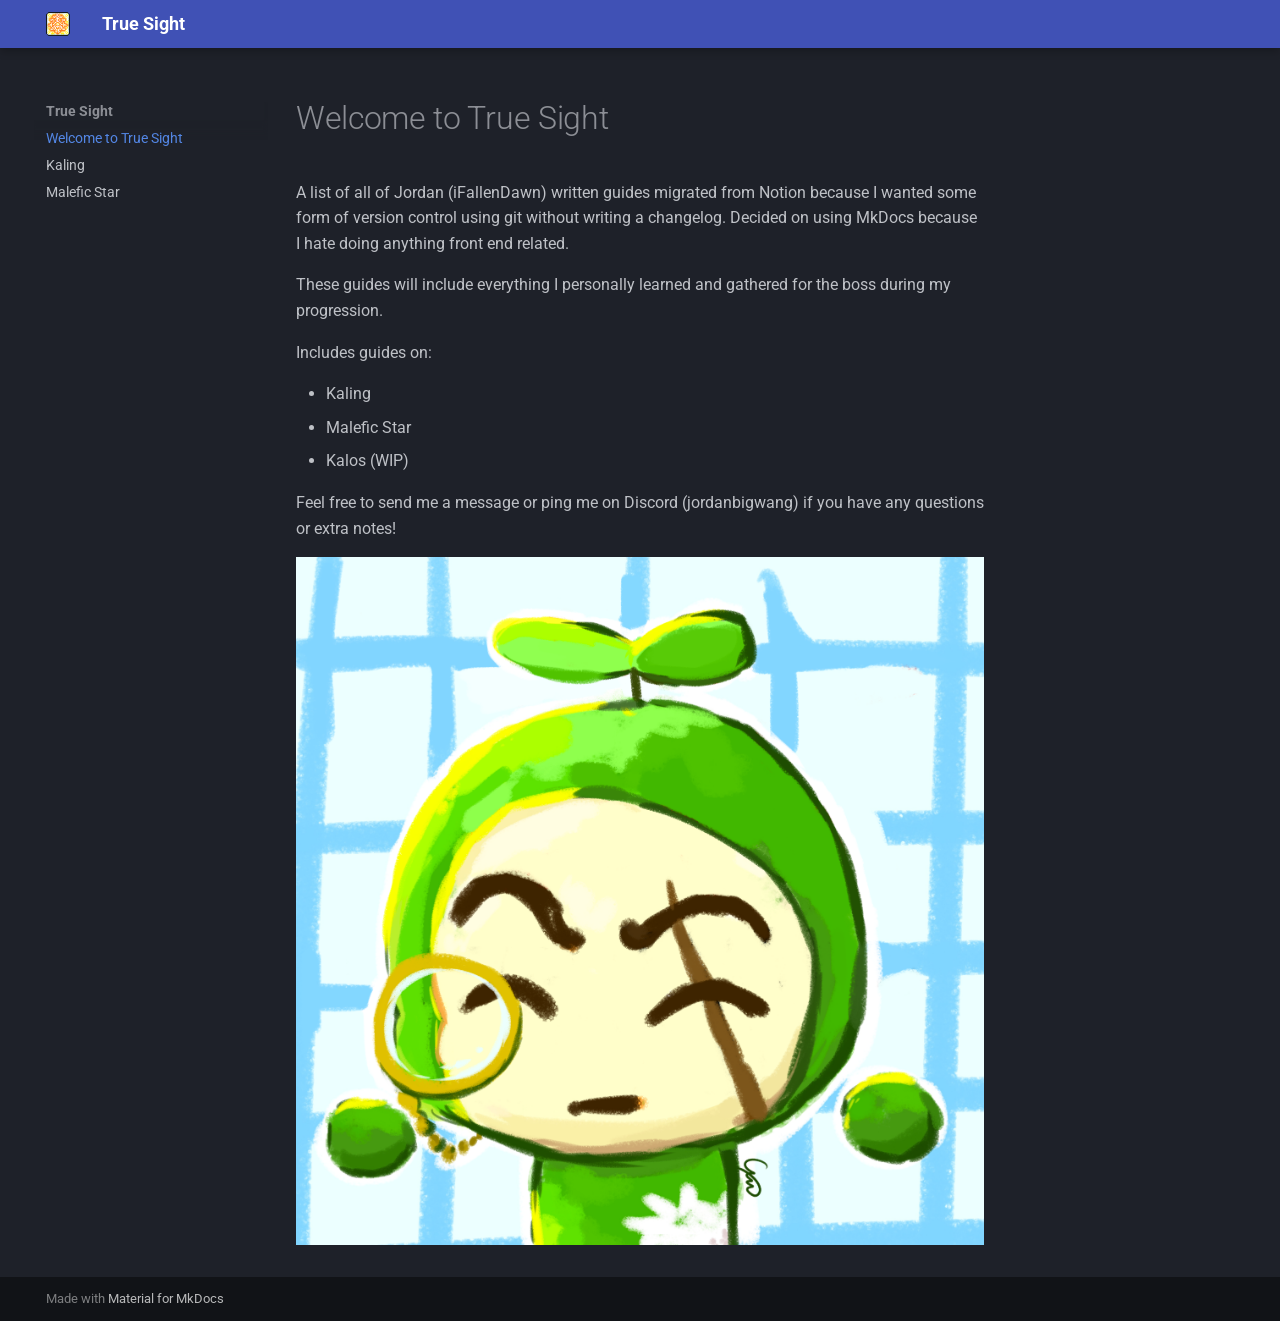
==== commit 5a538115: "Deployed 045c295 with MkDocs version: 1.6.1" ====
--- a/index.html
+++ b/index.html
@@ -119,46 +119,6 @@
     
     
     
-      
-      
-        <label class="md-header__button md-icon" for="__search">
-          
-          <svg xmlns="http://www.w3.org/2000/svg" viewBox="0 0 24 24"><path d="M9.5 3A6.5 6.5 0 0 1 16 9.5c0 1.61-.59 3.09-1.56 4.23l.27.27h.79l5 5-1.5 1.5-5-5v-.79l-.27-.27A6.52 6.52 0 0 1 9.5 16 6.5 6.5 0 0 1 3 9.5 6.5 6.5 0 0 1 9.5 3m0 2C7 5 5 7 5 9.5S7 14 9.5 14 14 12 14 9.5 12 5 9.5 5"/></svg>
-        </label>
-        <div class="md-search" data-md-component="search" role="dialog">
-  <label class="md-search__overlay" for="__search"></label>
-  <div class="md-search__inner" role="search">
-    <form class="md-search__form" name="search">
-      <input type="text" class="md-search__input" name="query" aria-label="Search" placeholder="Search" autocapitalize="off" autocorrect="off" autocomplete="off" spellcheck="false" data-md-component="search-query" required>
-      <label class="md-search__icon md-icon" for="__search">
-        
-        <svg xmlns="http://www.w3.org/2000/svg" viewBox="0 0 24 24"><path d="M9.5 3A6.5 6.5 0 0 1 16 9.5c0 1.61-.59 3.09-1.56 4.23l.27.27h.79l5 5-1.5 1.5-5-5v-.79l-.27-.27A6.52 6.52 0 0 1 9.5 16 6.5 6.5 0 0 1 3 9.5 6.5 6.5 0 0 1 9.5 3m0 2C7 5 5 7 5 9.5S7 14 9.5 14 14 12 14 9.5 12 5 9.5 5"/></svg>
-        
-        <svg xmlns="http://www.w3.org/2000/svg" viewBox="0 0 24 24"><path d="M20 11v2H8l5.5 5.5-1.42 1.42L4.16 12l7.92-7.92L13.5 5.5 8 11z"/></svg>
-      </label>
-      <nav class="md-search__options" aria-label="Search">
-        
-        <button type="reset" class="md-search__icon md-icon" title="Clear" aria-label="Clear" tabindex="-1">
-          
-          <svg xmlns="http://www.w3.org/2000/svg" viewBox="0 0 24 24"><path d="M19 6.41 17.59 5 12 10.59 6.41 5 5 6.41 10.59 12 5 17.59 6.41 19 12 13.41 17.59 19 19 17.59 13.41 12z"/></svg>
-        </button>
-      </nav>
-      
-    </form>
-    <div class="md-search__output">
-      <div class="md-search__scrollwrap" tabindex="0" data-md-scrollfix>
-        <div class="md-search-result" data-md-component="search-result">
-          <div class="md-search-result__meta">
-            Initializing search
-          </div>
-          <ol class="md-search-result__list" role="presentation"></ol>
-        </div>
-      </div>
-    </div>
-  </div>
-</div>
-      
-    
     
   </nav>
   
@@ -259,6 +219,33 @@
   
 
     
+      
+      
+  
+  
+  
+  
+    <li class="md-nav__item">
+      <a href="maleficstar/" class="md-nav__link">
+        
+  
+  
+  <span class="md-ellipsis">
+    
+  
+    Malefic Star
+  
+
+    
+  </span>
+  
+  
+
+      </a>
+    </li>
+  
+
+    
   </ul>
 </nav>
                   </div>
@@ -294,7 +281,7 @@
 
 
 
-<h1 id="welcome-to-true-sight">Welcome to True Sight</h1>
+<div><h1 id="welcome-to-true-sight">Welcome to True Sight</h1>
 <p>A list of all of Jordan (iFallenDawn) written guides migrated from Notion because I wanted some form of version control using git without writing a changelog. Decided on using MkDocs because I hate doing anything front end related.</p>
 <p>These guides will include everything I personally learned and gathered for the boss during my progression.</p>
 <p>Includes guides on:</p>
@@ -304,7 +291,7 @@
 <li>Kalos (WIP)</li>
 </ul>
 <p>Feel free to send me a message or ping me on Discord (jordanbigwang) if you have any questions or extra notes!</p>
-<p><img alt="image.png" src="images/Jordan.png" /></p>
+<p><img alt="image.png" src="images/Jordan.png"></p></div>
 
 
 
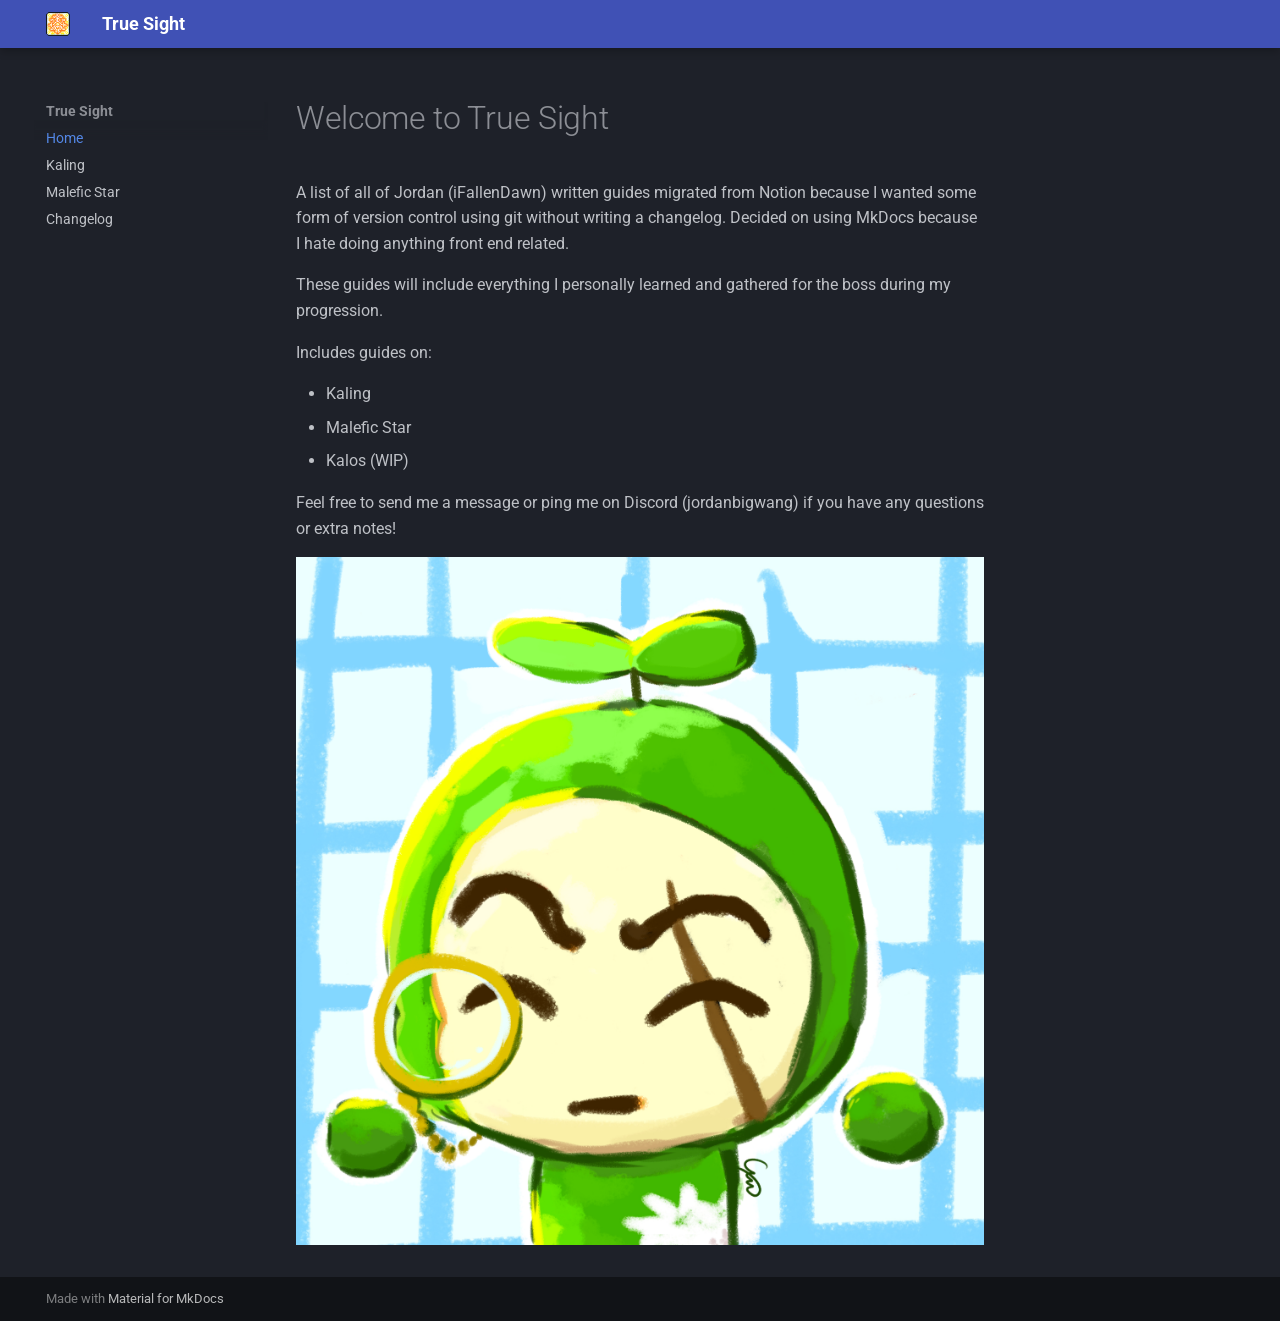
==== commit 562283c7: "Deployed 67d8c80 with MkDocs version: 1.6.1" ====
--- a/index.html
+++ b/index.html
@@ -107,7 +107,7 @@
         <div class="md-header__topic" data-md-component="header-topic">
           <span class="md-ellipsis">
             
-              Welcome to True Sight
+              Home
             
           </span>
         </div>
@@ -178,7 +178,7 @@
   <span class="md-ellipsis">
     
   
-    Welcome to True Sight
+    Home
   
 
     
@@ -234,6 +234,33 @@
     
   
     Malefic Star
+  
+
+    
+  </span>
+  
+  
+
+      </a>
+    </li>
+  
+
+    
+      
+      
+  
+  
+  
+  
+    <li class="md-nav__item">
+      <a href="changelog/" class="md-nav__link">
+        
+  
+  
+  <span class="md-ellipsis">
+    
+  
+    Changelog
   
 
     
